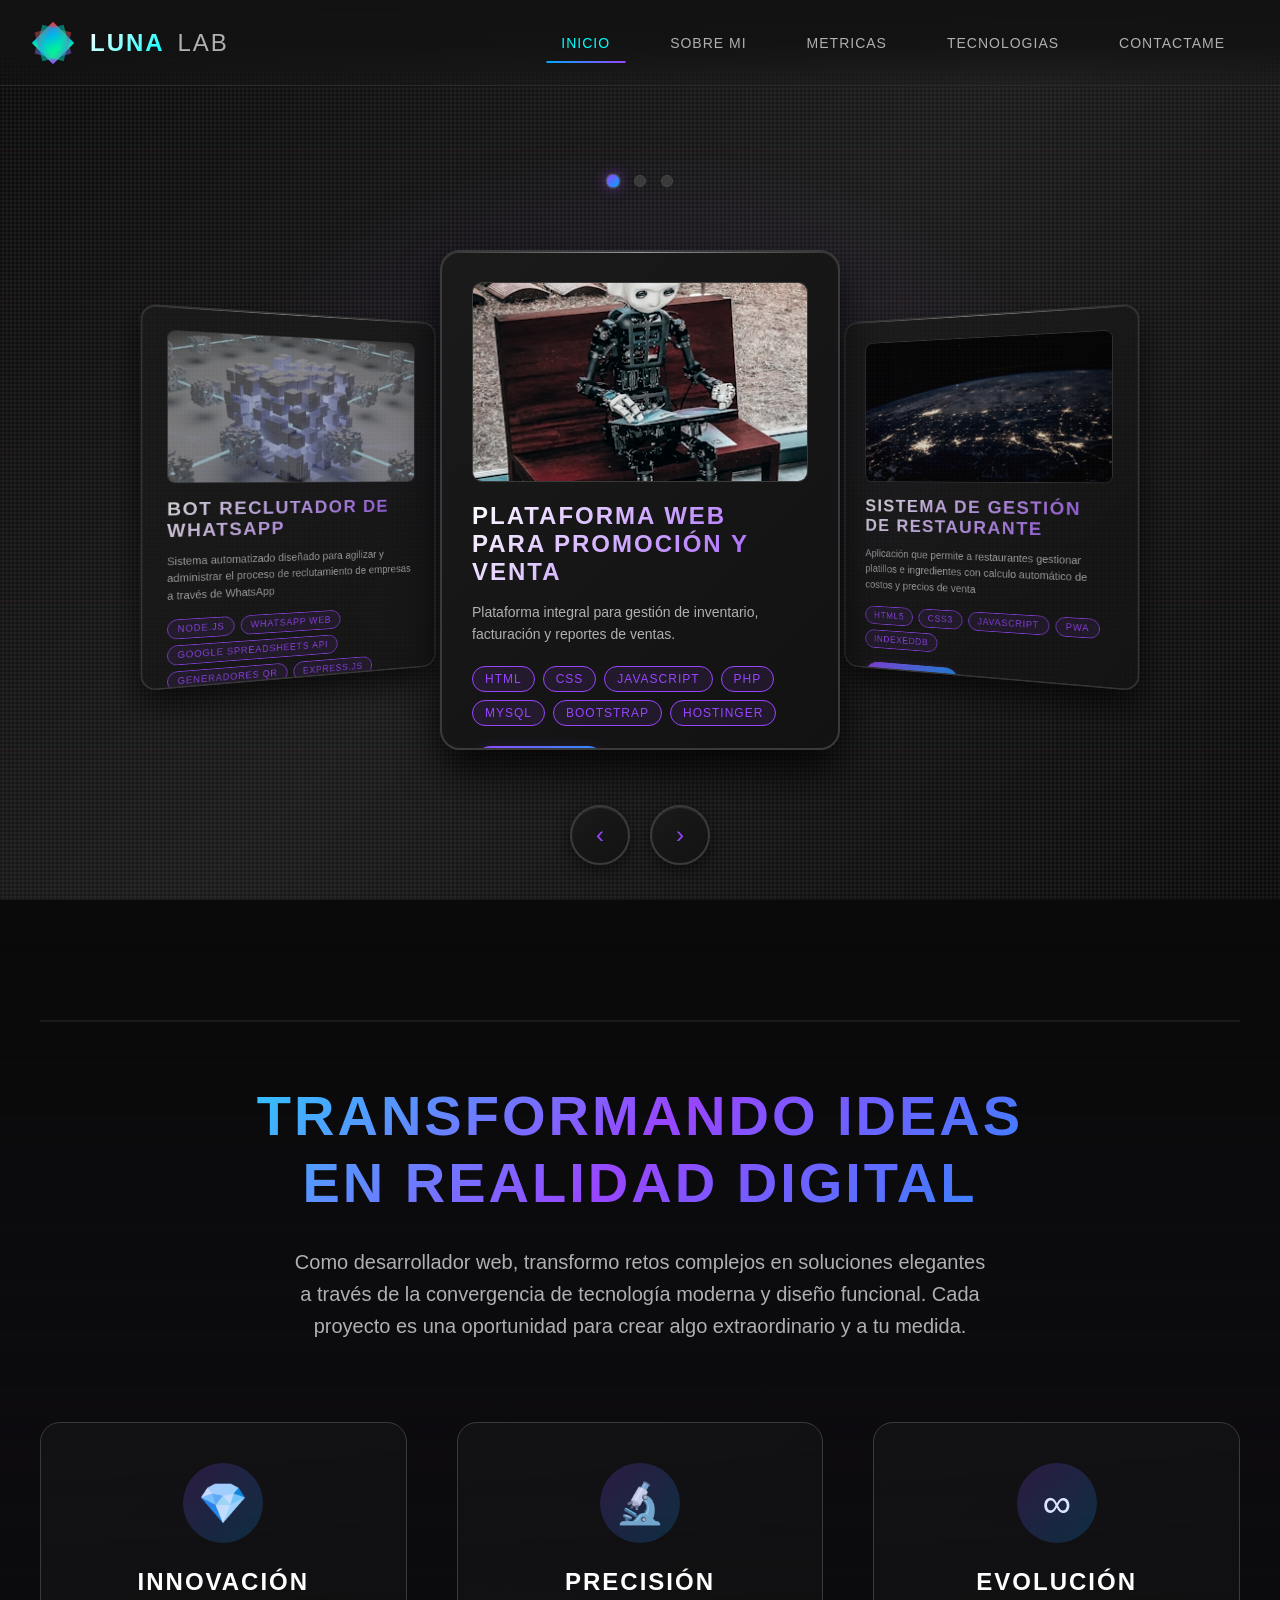
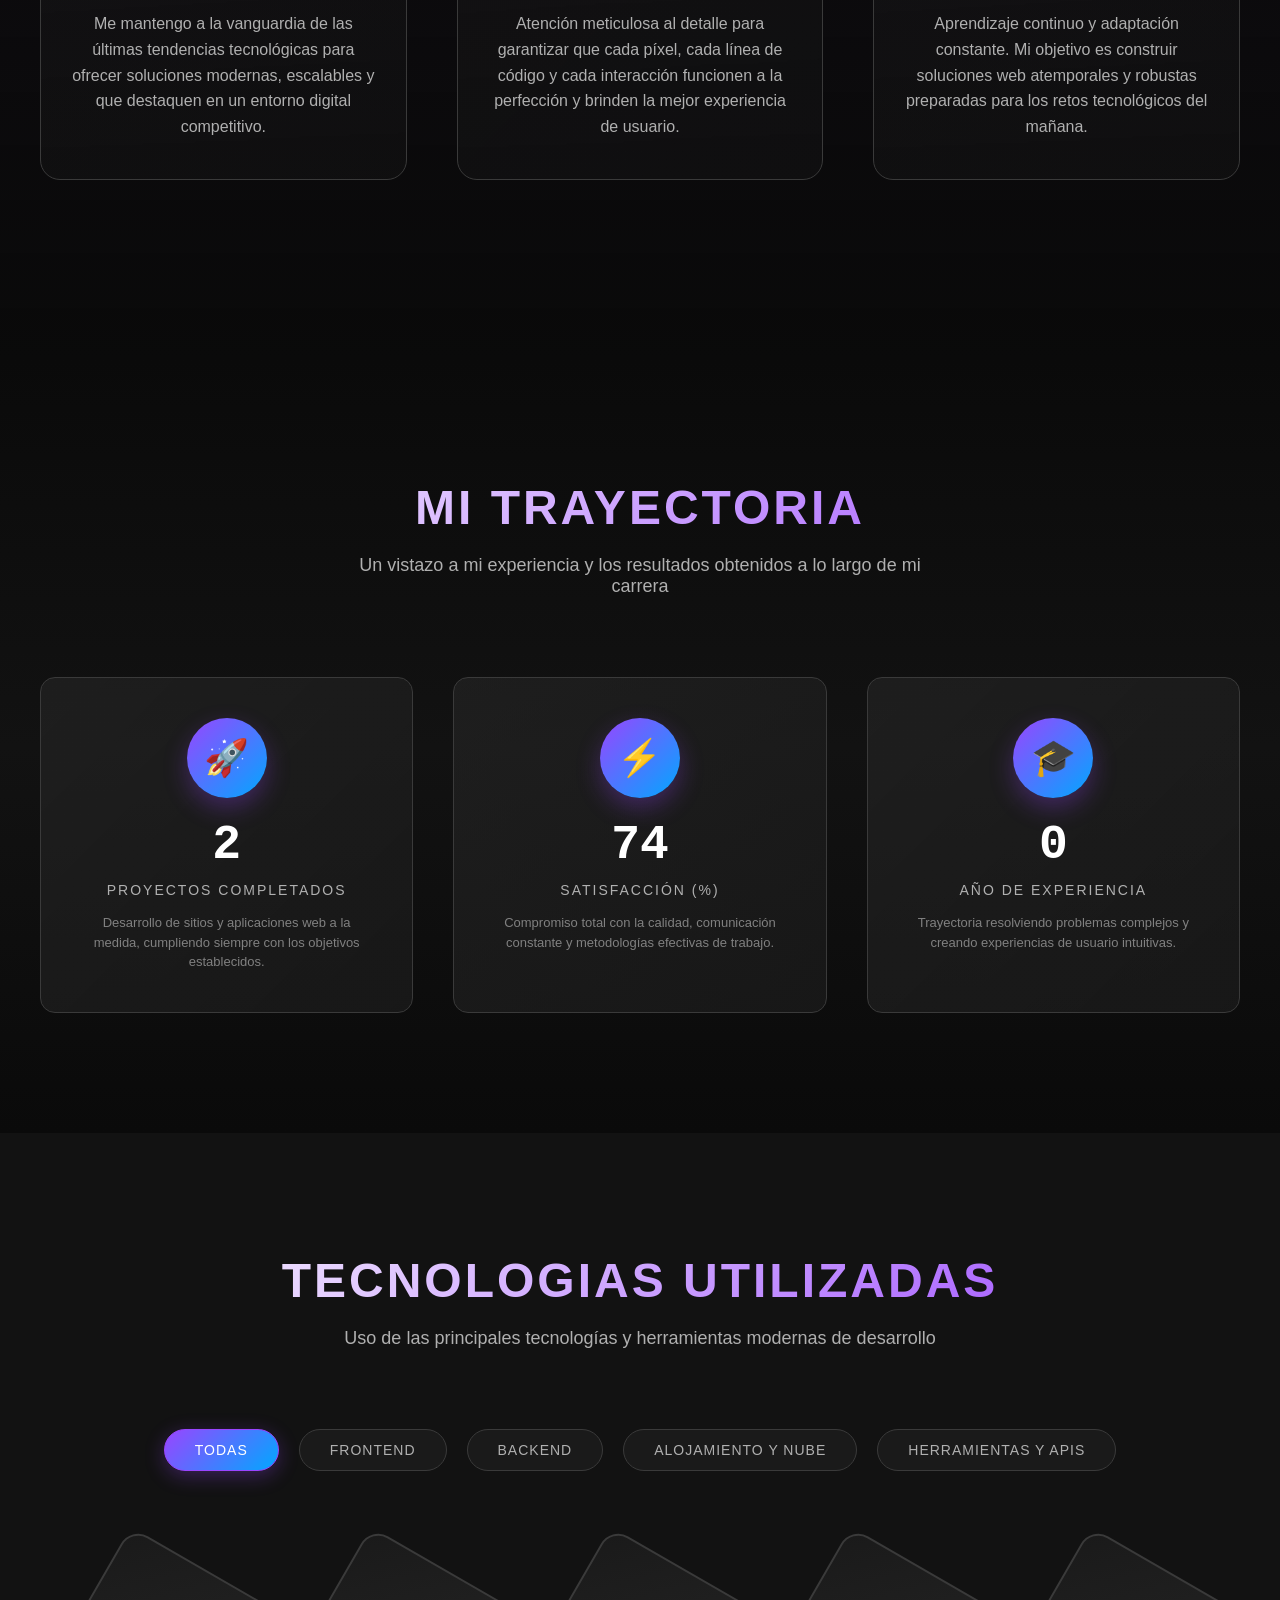
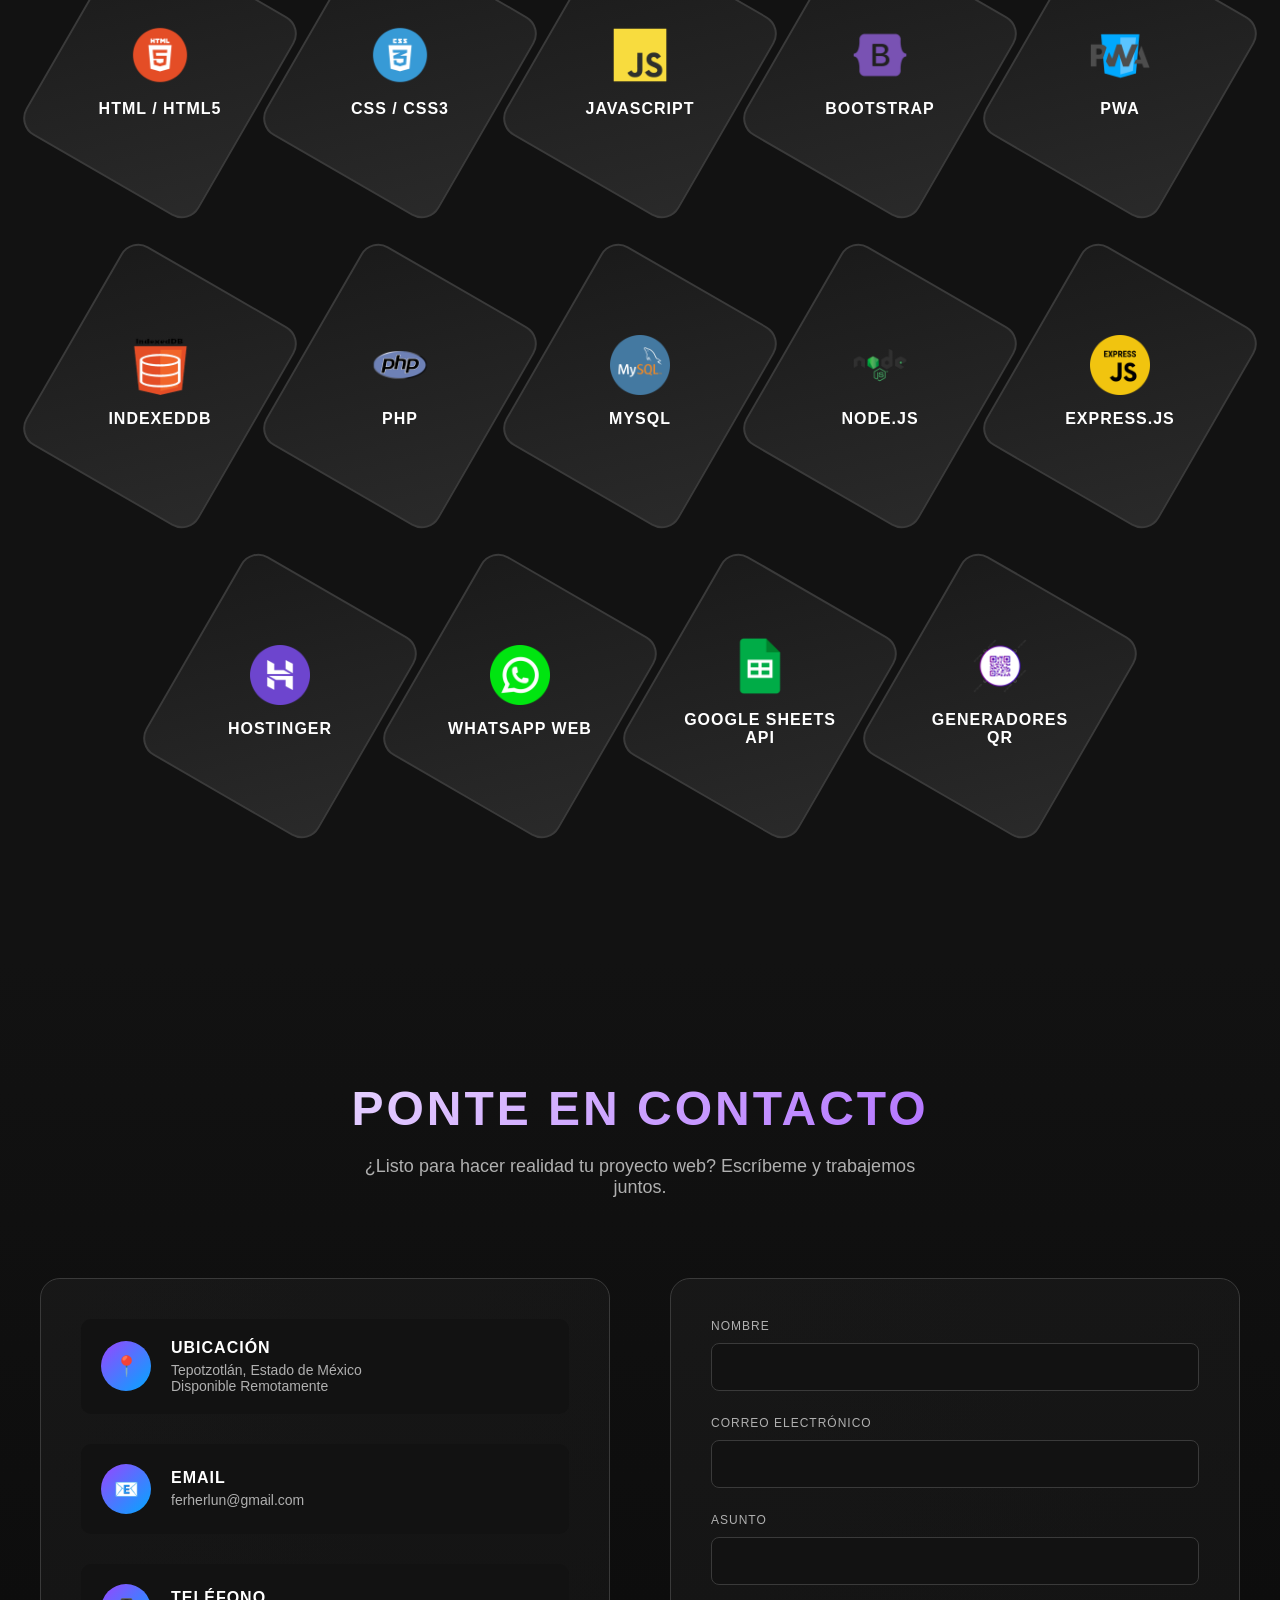
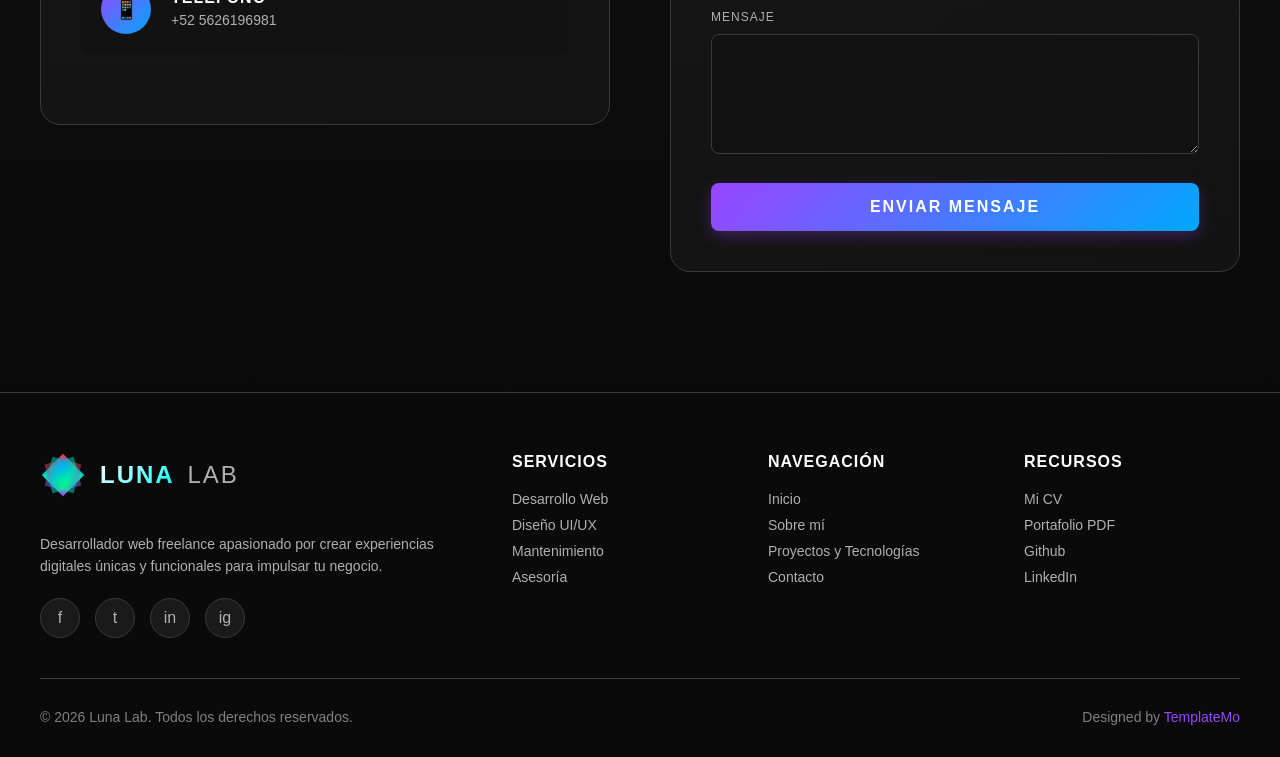
==== index.html @ 279f89ea "subida de iconos" ====
<!DOCTYPE html>
<html lang="en">

<head>
    <meta charset="UTF-8">
    <meta name="viewport" content="width=device-width, initial-scale=1.0">
    <title>Luna Lab - Desarrollo web</title>
    <link rel="stylesheet" href="templatemo-prism-flux.css?v=3">
    <!-- 

TemplateMo 600 Prism Flux

https://templatemo.com/tm-600-prism-flux

-->
</head>

<body>
    <!-- Loading Screen -->
    <div class="loader" id="loader">
        <div class="loader-content">
            <div class="loader-prism">
                <div class="prism-face"></div>
                <div class="prism-face"></div>
                <div class="prism-face"></div>
            </div>
            <div style="color: var(--accent-purple); font-size: 18px; text-transform: uppercase; letter-spacing: 3px;">
                Cargando para ti...</div>
        </div>
    </div>

    <!-- Navigation Header -->
    <header class="header" id="header">
        <nav class="nav-container">
            <a href="#home" class="logo">
                <div class="logo-icon">
                    <div class="logo-prism">
                        <div class="prism-shape"></div>
                    </div>
                </div>
                <span class="logo-text">
                    <span class="prism">LUNA</span>
                    <span class="flux">LAB</span>
                </span>
            </a>

            <ul class="nav-menu" id="navMenu">
                <li><a href="#home" class="nav-link active">Inicio</a></li>
                <li><a href="#about" class="nav-link">Sobre mi</a></li>
                <li><a href="#stats" class="nav-link">Metricas</a></li>
                <li><a href="#skills" class="nav-link">Tecnologias</a></li>
                <li><a href="#contact" class="nav-link">Contactame</a></li>
            </ul>

            <div class="menu-toggle" id="menuToggle">
                <span></span>
                <span></span>
                <span></span>
            </div>
        </nav>
    </header>

    <!-- Hero Section with 3D Carousel -->
    <section class="hero" id="home">
        <div class="carousel-container">
            <div class="carousel" id="carousel">
                <!-- Carousel items will be generated by JavaScript -->
            </div>

            <div class="carousel-controls">
                <button class="carousel-btn" id="prevBtn">‹</button>
                <button class="carousel-btn" id="nextBtn">›</button>
            </div>

            <div class="carousel-indicators" id="indicators">
                <!-- Indicators will be generated by JavaScript -->
            </div>
        </div>
    </section>

    <!-- NEW: Prism Philosophy Section (About) -->
    <section class="philosophy-section" id="about">
        <div class="philosophy-container">
            <div class="prism-line"></div>

            <h2 class="philosophy-headline">
                Transformando ideas<br>en realidad digital
            </h2>

            <p class="philosophy-subheading">
                Como desarrollador web, transformo retos complejos en soluciones elegantes a través de la convergencia
                de
                tecnología moderna y diseño funcional. Cada proyecto es una oportunidad para
                crear algo extraordinario y a tu medida.
            </p>

            <div class="philosophy-pillars">
                <div class="pillar">
                    <div class="pillar-icon">💎</div>
                    <h3 class="pillar-title">Innovación</h3>
                    <p class="pillar-description">
                        Me mantengo a la vanguardia de las últimas tendencias tecnológicas para ofrecer soluciones
                        modernas, escalables y que destaquen en un entorno digital competitivo.
                    </p>
                </div>

                <div class="pillar">
                    <div class="pillar-icon">🔬</div>
                    <h3 class="pillar-title">Precisión</h3>
                    <p class="pillar-description">
                        Atención meticulosa al detalle para garantizar que cada píxel, cada línea de código y cada
                        interacción funcionen a la perfección y brinden la mejor experiencia de usuario.
                    </p>
                </div>

                <div class="pillar">
                    <div class="pillar-icon">∞</div>
                    <h3 class="pillar-title">Evolución</h3>
                    <p class="pillar-description">
                        Aprendizaje continuo y adaptación constante. Mi objetivo es construir soluciones web atemporales
                        y robustas preparadas para los retos tecnológicos del mañana.
                    </p>
                </div>
            </div>

            <div class="philosophy-particles" id="particles">
                <!-- Particles will be generated by JavaScript -->
            </div>
        </div>
    </section>

    <!-- Stats Section with Content -->
    <section class="stats-section" id="stats">
        <div class="section-header">
            <h2 class="section-title">Mi Trayectoria</h2>
            <p class="section-subtitle">Un vistazo a mi experiencia y los resultados obtenidos a lo largo de mi carrera
            </p>
        </div>

        <div class="stats-grid">
            <div class="stat-card">
                <div class="stat-icon">🚀</div>
                <div class="stat-number" data-target="3">0</div>
                <div class="stat-label">Proyectos Completados</div>
                <p class="stat-description">Desarrollo de sitios y aplicaciones web a la medida, cumpliendo siempre con
                    los objetivos establecidos.</p>
            </div>

            <div class="stat-card">
                <div class="stat-icon">⚡</div>
                <div class="stat-number" data-target="100">0</div>
                <div class="stat-label">Satisfacción (%)</div>
                <p class="stat-description">Compromiso total con la calidad, comunicación constante y metodologías
                    efectivas de trabajo.</p>
            </div>

            <div class="stat-card">
                <div class="stat-icon">🎓</div>
                <div class="stat-number" data-target="1">1</div>
                <div class="stat-label">Año de Experiencia</div>
                <p class="stat-description">Trayectoria resolviendo problemas complejos y creando experiencias de
                    usuario intuitivas.</p>
            </div>
        </div>
    </section>

    <!-- Enhanced Skills Section - Technical Arsenal -->
    <section class="skills-section" id="skills">
        <div class="skills-container">
            <div class="section-header">
                <h2 class="section-title">Tecnologias utilizadas</h2>
                <p class="section-subtitle">Uso de las principales tecnologías y herramientas modernas de desarrollo
                </p>
            </div>

            <div class="skill-categories">
                <div class="category-tab active" data-category="all">Todas</div>
                <div class="category-tab" data-category="frontend">Frontend</div>
                <div class="category-tab" data-category="backend">Backend</div>
                <div class="category-tab" data-category="nube">Alojamiento y Nube</div>
                <div class="category-tab" data-category="herramientas">Herramientas y APIs</div>
            </div>

            <div class="skills-hexagon-grid" id="skillsGrid">
                <!-- Hexagonal skill items will be generated by JavaScript -->
            </div>
        </div>
    </section>

    <!-- Contact Section -->
    <section class="contact-section" id="contact">
        <div class="section-header">
            <h2 class="section-title">Ponte en Contacto</h2>
            <p class="section-subtitle">¿Listo para hacer realidad tu proyecto web? Escríbeme y trabajemos juntos.</p>
        </div>

        <div class="contact-container">
            <div class="contact-info">
                <a href="javascript:void(0)" class="info-item">
                    <div class="info-icon">📍</div>
                    <div class="info-text">
                        <h4>Ubicación</h4>
                        <p>Tepotzotlán, Estado de México</p>
                        <p>Disponible Remotamente</p>
                    </div>
                </a>

                <a href="mailto:ferherlun@gmail.com" class="info-item">
                    <div class="info-icon">📧</div>
                    <div class="info-text">
                        <h4>Email</h4>
                        <p>ferherlun@gmail.com</p>
                    </div>
                </a>

                <a href="tel:+521234567890" class="info-item">
                    <div class="info-icon">📱</div>
                    <div class="info-text">
                        <h4>Teléfono</h4>
                        <p>+52 5626196981</p>
                    </div>
                </a>
            </div>

            <form class="contact-form" id="contactForm">
                <div class="form-group">
                    <label for="name">Nombre</label>
                    <input type="text" id="name" name="name" required>
                </div>

                <div class="form-group">
                    <label for="email">Correo Electrónico</label>
                    <input type="email" id="email" name="email" required>
                </div>

                <div class="form-group">
                    <label for="subject">Asunto</label>
                    <input type="text" id="subject" name="subject" required>
                </div>

                <div class="form-group">
                    <label for="message">Mensaje</label>
                    <textarea id="message" name="message" required></textarea>
                </div>

                <button type="submit" class="submit-btn">Enviar Mensaje</button>
            </form>
        </div>
    </section>

    <!-- Footer -->
    <footer class="footer">
        <div class="footer-content">
            <div class="footer-brand">
                <div class="footer-logo">
                    <div class="logo-icon">
                        <div class="logo-prism">
                            <div class="prism-shape"></div>
                        </div>
                    </div>
                    <span class="logo-text">
                        <span class="prism">LUNA</span>
                        <span class="flux">LAB</span>
                    </span>
                </div>
                <p class="footer-description">
                    Desarrollador web freelance apasionado por crear experiencias digitales únicas y funcionales para
                    impulsar tu negocio.
                </p>
                <div class="footer-social">
                    <a href="#" class="social-icon">f</a>
                    <a href="#" class="social-icon">t</a>
                    <a href="#" class="social-icon">in</a>
                    <a href="#" class="social-icon">ig</a>
                </div>
            </div>

            <div class="footer-section">
                <h4>Servicios</h4>
                <div class="footer-links">
                    <a href="#">Desarrollo Web</a>
                    <a href="#">Diseño UI/UX</a>
                    <a href="#">Mantenimiento</a>
                    <a href="#">Asesoría</a>
                </div>
            </div>

            <div class="footer-section">
                <h4>Navegación</h4>
                <div class="footer-links">
                    <a href="#home">Inicio</a>
                    <a href="#about">Sobre mí</a>
                    <a href="#skills">Proyectos y Tecnologías</a>
                    <a href="#contact">Contacto</a>
                </div>
            </div>

            <div class="footer-section">
                <h4>Recursos</h4>
                <div class="footer-links">
                    <a href="#">Mi CV</a>
                    <a href="#">Portafolio PDF</a>
                    <a href="#">Github</a>
                    <a href="#">LinkedIn</a>
                </div>
            </div>
        </div>

        <div class="footer-bottom">
            <div class="copyright">
                © 2026 Luna Lab. Todos los derechos reservados.
            </div>
            <div class="footer-credits">
                Designed by <a href="https://templatemo.com" rel="nofollow" target="_blank">TemplateMo</a>
            </div>
        </div>
    </footer>
    <script src="templatemo-prism-scripts.js?v=3"></script>
</body>

</html>
---- templatemo-prism-flux.css ----
@charset "utf-8";
/* CSS Document */

/*

TemplateMo 600 Prism Flux

https://templatemo.com/tm-600-prism-flux

*/

* {
	margin: 0;
	padding: 0;
	box-sizing: border-box;
}

:root {
	--primary-black: #0a0a0a;
	--carbon-dark: #121212;
	--carbon-medium: #1a1a1a;
	--carbon-light: #2a2a2a;
	--metal-dark: #3a3a3a;
	--metal-light: #4a4a4a;
	--accent-red: #ff3333;
	--accent-blue: #00a8ff;
	--accent-green: #00ff88;
	--accent-purple: #9945ff;
	--accent-cyan: #00ffff;
	--text-primary: #ffffff;
	--text-secondary: #b0b0b0;
	--text-dim: #808080;
}

html {
	scroll-behavior: smooth;
	overflow-x: hidden;
	width: 100%;
}

body {
	font-family: 'Orbitron', 'Rajdhani', sans-serif;
	background: var(--primary-black);
	color: var(--text-primary);
	overflow-x: hidden;
	width: 100%;
	position: relative;
}

/* Carbon Fiber Background Pattern */
body::before {
	content: '';
	position: fixed;
	top: 0;
	left: 0;
	width: 100%;
	height: 100%;
	background:
		repeating-linear-gradient(0deg,
			transparent,
			transparent 2px,
			rgba(255, 255, 255, 0.03) 2px,
			rgba(255, 255, 255, 0.03) 4px),
		repeating-linear-gradient(90deg,
			transparent,
			transparent 2px,
			rgba(255, 255, 255, 0.03) 2px,
			rgba(255, 255, 255, 0.03) 4px),
		linear-gradient(135deg,
			var(--primary-black) 0%,
			var(--carbon-dark) 25%,
			var(--carbon-medium) 50%,
			var(--carbon-dark) 75%,
			var(--primary-black) 100%);
	z-index: -2;
}

/* Animated Grid Overlay */
body::after {
	content: '';
	position: fixed;
	top: 0;
	left: 0;
	width: 100%;
	height: 100%;
	background-image:
		linear-gradient(rgba(255, 51, 51, 0.05) 2px, transparent 2px),
		linear-gradient(90deg, rgba(255, 51, 51, 0.05) 2px, transparent 2px);
	background-size: 150px 150px;
	animation: gridMove 20s linear infinite;
	z-index: -1;
	opacity: 0.5;
}

@keyframes gridMove {
	0% {
		transform: translate(0, 0);
	}

	100% {
		transform: translate(150px, 150px);
	}
}

/* Loading Screen */
.loader {
	position: fixed;
	top: 0;
	left: 0;
	width: 100vw;
	height: 100vh;
	background: var(--primary-black);
	display: flex;
	justify-content: center;
	align-items: center;
	z-index: 10000;
	transition: opacity 0.5s, visibility 0.5s;
}

.loader.hidden {
	opacity: 0;
	visibility: hidden;
}

.loader-content {
	text-align: center;
}

.loader-prism {
	width: 100px;
	height: 100px;
	position: relative;
	margin: 0 auto 30px;
}

.prism-face {
	position: absolute;
	width: 100%;
	height: 100%;
	border: 2px solid transparent;
	transform-origin: center;
	animation: prismRotate 3s linear infinite;
}

.prism-face:nth-child(1) {
	border-image: linear-gradient(45deg, var(--accent-red), var(--accent-blue)) 1;
	animation-delay: 0s;
}

.prism-face:nth-child(2) {
	border-image: linear-gradient(45deg, var(--accent-blue), var(--accent-green)) 1;
	transform: rotate(60deg);
	animation-delay: 0.2s;
}

.prism-face:nth-child(3) {
	border-image: linear-gradient(45deg, var(--accent-green), var(--accent-purple)) 1;
	transform: rotate(120deg);
	animation-delay: 0.4s;
}

@keyframes prismRotate {
	0% {
		transform: rotate(0deg) scale(1);
	}

	50% {
		transform: rotate(180deg) scale(1.2);
	}

	100% {
		transform: rotate(360deg) scale(1);
	}
}

/* Navigation Header */
.header {
	position: fixed;
	top: 0;
	width: 100%;
	background: linear-gradient(180deg,
			rgba(18, 18, 18, 0.98) 0%,
			rgba(18, 18, 18, 0.9) 50%,
			rgba(18, 18, 18, 0) 100%);
	backdrop-filter: blur(20px);
	border-bottom: 1px solid rgba(255, 255, 255, 0.1);
	z-index: 1000;
	transition: all 0.3s ease;
}

.header.scrolled {
	background: rgba(18, 18, 18, 0.98);
	backdrop-filter: blur(30px);
	box-shadow: 0 10px 30px rgba(0, 0, 0, 0.8);
}

.nav-container {
	max-width: 1400px;
	margin: 0 auto;
	display: flex;
	justify-content: space-between;
	align-items: center;
	padding: 20px 30px;
}

.logo {
	display: flex;
	align-items: center;
	text-decoration: none;
	position: relative;
}

.logo-icon {
	width: 45px;
	height: 45px;
	margin-right: 15px;
	position: relative;
}

/* Prism-inspired logo */
.logo-prism {
	width: 100%;
	height: 100%;
	position: relative;
	display: flex;
	align-items: center;
	justify-content: center;
}

.prism-shape {
	width: 30px;
	height: 30px;
	position: relative;
	transform: rotate(45deg);
	background: linear-gradient(135deg,
			var(--accent-red) 0%,
			var(--accent-blue) 33%,
			var(--accent-green) 66%,
			var(--accent-purple) 100%);
	animation: prismShine 3s ease-in-out infinite;
}

@keyframes prismShine {

	0%,
	100% {
		filter: brightness(1) hue-rotate(0deg);
		transform: rotate(45deg) scale(1);
	}

	50% {
		filter: brightness(1.5) hue-rotate(10deg);
		transform: rotate(45deg) scale(1.1);
	}
}

.prism-shape::before,
.prism-shape::after {
	content: '';
	position: absolute;
	width: 100%;
	height: 100%;
	background: inherit;
	opacity: 0.5;
}

.prism-shape::before {
	transform: rotate(60deg);
}

.prism-shape::after {
	transform: rotate(-60deg);
}

.logo-text {
	font-size: 24px;
	font-weight: 900;
	letter-spacing: 2px;
	text-transform: uppercase;
}

.logo-text .prism {
	background: linear-gradient(135deg, var(--text-primary), var(--accent-cyan));
	-webkit-background-clip: text;
	-webkit-text-fill-color: transparent;
	background-clip: text;
}

.logo-text .flux {
	color: var(--text-secondary);
	font-weight: 300;
	margin-left: 5px;
}

.nav-menu {
	display: flex;
	list-style: none;
	gap: 10px;
	align-items: center;
}

.nav-menu a {
	color: var(--text-secondary);
	text-decoration: none;
	padding: 12px 25px;
	transition: all 0.3s ease;
	position: relative;
	text-transform: uppercase;
	font-weight: 500;
	letter-spacing: 1px;
	font-size: 14px;
}

.nav-menu a::before {
	content: '';
	position: absolute;
	bottom: 0;
	left: 50%;
	transform: translateX(-50%);
	width: 0;
	height: 2px;
	background: linear-gradient(90deg, var(--accent-blue), var(--accent-purple));
	transition: width 0.3s ease;
}

.nav-menu a:hover {
	color: var(--text-primary);
}

.nav-menu a:hover::before,
.nav-menu a.active::before {
	width: 80%;
}

.nav-menu a.active {
	color: var(--accent-cyan);
}

.menu-toggle {
	display: none;
	flex-direction: column;
	cursor: pointer;
	padding: 5px;
}

.menu-toggle span {
	width: 30px;
	height: 3px;
	background: linear-gradient(90deg, var(--accent-blue), var(--accent-purple));
	margin: 3px 0;
	transition: 0.3s;
	border-radius: 2px;
}

.menu-toggle.active span:nth-child(1) {
	transform: rotate(-45deg) translate(-5px, 6px);
}

.menu-toggle.active span:nth-child(2) {
	opacity: 0;
}

.menu-toggle.active span:nth-child(3) {
	transform: rotate(45deg) translate(-5px, -6px);
}

/* Hero Section with 3D Carousel */
.hero {
	min-height: 100vh;
	display: flex;
	align-items: center;
	justify-content: center;
	position: relative;
	padding: 120px 20px 80px;
	background: radial-gradient(ellipse at center,
			rgba(153, 69, 255, 0.1) 0%,
			transparent 50%);
	overflow: hidden;
}

.carousel-container {
	width: 100%;
	max-width: 1600px;
	height: 650px;
	perspective: 1200px;
	position: relative;
	padding-top: 60px;
}

.carousel {
	width: 100%;
	height: 100%;
	position: relative;
	transform-style: preserve-3d;
}

.carousel-item {
	position: absolute;
	width: 400px;
	height: 500px;
	left: 50%;
	top: 50%;
	transform-style: preserve-3d;
	transition: all 0.8s cubic-bezier(0.4, 0.0, 0.2, 1);
	cursor: pointer;
	transform-origin: center center;
}

.carousel-item .card {
	width: 100%;
	height: 100%;
	background: linear-gradient(135deg, var(--carbon-medium), var(--carbon-dark));
	border: 2px solid var(--metal-dark);
	border-radius: 20px;
	padding: 30px;
	position: relative;
	overflow: hidden;
	box-shadow:
		0 20px 40px rgba(0, 0, 0, 0.8),
		inset 0 1px 0 rgba(255, 255, 255, 0.1);
}

.carousel-item .card::before {
	content: '';
	position: absolute;
	top: 0;
	left: 0;
	right: 0;
	height: 1px;
	background: linear-gradient(90deg,
			transparent,
			rgba(255, 255, 255, 0.5),
			transparent);
	animation: scanline 3s linear infinite;
}

@keyframes scanline {
	0% {
		transform: translateY(0);
	}

	100% {
		transform: translateY(500px);
	}
}

.card-number {
	position: absolute;
	top: 20px;
	right: 30px;
	font-size: 72px;
	font-weight: 900;
	color: rgba(153, 69, 255, 0.1);
	font-family: 'Orbitron', monospace;
}

.card-image {
	width: 100%;
	height: 200px;
	background: var(--carbon-dark);
	border-radius: 10px;
	margin-bottom: 20px;
	overflow: hidden;
	position: relative;
	border: 1px solid var(--metal-dark);
}

.card-image img {
	width: 100%;
	height: 100%;
	object-fit: cover;
	filter: grayscale(50%) contrast(1.2);
	transition: all 0.5s ease;
}

.carousel-item:hover .card-image img {
	filter: grayscale(0%) contrast(1.3);
	transform: scale(1.1);
}

.card-title {
	font-size: 24px;
	font-weight: 700;
	margin-bottom: 15px;
	text-transform: uppercase;
	letter-spacing: 2px;
	background: linear-gradient(135deg, var(--text-primary), var(--accent-purple));
	-webkit-background-clip: text;
	-webkit-text-fill-color: transparent;
	background-clip: text;
}

.card-description {
	color: var(--text-secondary);
	line-height: 1.6;
	margin-bottom: 20px;
	font-size: 14px;
}

.card-tech {
	display: flex;
	flex-wrap: wrap;
	gap: 8px;
	margin-bottom: 20px;
}

.tech-badge {
	padding: 5px 12px;
	background: rgba(153, 69, 255, 0.1);
	border: 1px solid var(--accent-purple);
	border-radius: 20px;
	font-size: 12px;
	color: var(--accent-purple);
	text-transform: uppercase;
	letter-spacing: 1px;
}

.card-cta {
	padding: 12px 30px;
	background: linear-gradient(135deg, var(--accent-purple), var(--accent-blue));
	border: none;
	border-radius: 30px;
	color: var(--text-primary);
	font-weight: 700;
	text-transform: uppercase;
	letter-spacing: 2px;
	cursor: pointer;
	transition: all 0.3s ease;
	box-shadow: 0 5px 15px rgba(153, 69, 255, 0.3);
}

.card-cta:hover {
	transform: translateY(-2px);
	box-shadow: 0 8px 25px rgba(153, 69, 255, 0.5);
}

/* Carousel Controls */
.carousel-controls {
	position: absolute;
	bottom: -70px;
	left: 50%;
	transform: translateX(-50%);
	display: flex;
	gap: 20px;
	z-index: 100;
}

.carousel-btn {
	width: 60px;
	height: 60px;
	background: linear-gradient(135deg, var(--carbon-medium), var(--carbon-dark));
	border: 2px solid var(--metal-dark);
	border-radius: 50%;
	color: var(--accent-purple);
	font-size: 24px;
	cursor: pointer;
	transition: all 0.3s ease;
	display: flex;
	align-items: center;
	justify-content: center;
	box-shadow:
		0 5px 15px rgba(0, 0, 0, 0.5),
		inset 0 1px 0 rgba(255, 255, 255, 0.1);
}

.carousel-btn:hover {
	border-color: var(--accent-purple);
	box-shadow:
		0 8px 25px rgba(153, 69, 255, 0.3),
		inset 0 1px 0 rgba(255, 255, 255, 0.2);
	transform: scale(1.1);
}

.carousel-indicators {
	position: absolute;
	top: 30px;
	left: 50%;
	transform: translateX(-50%);
	display: flex;
	gap: 15px;
	z-index: 100;
}

.indicator {
	width: 12px;
	height: 12px;
	background: var(--metal-dark);
	border: 1px solid var(--metal-light);
	border-radius: 50%;
	cursor: pointer;
	transition: all 0.3s ease;
}

.indicator.active {
	background: linear-gradient(135deg, var(--accent-purple), var(--accent-blue));
	box-shadow: 0 0 10px rgba(153, 69, 255, 0.5);
	transform: scale(1.3);
}

/* NEW: Prism Philosophy Section */
.philosophy-section {
	padding: 120px 30px;
	background: linear-gradient(180deg,
			var(--primary-black) 0%,
			rgba(153, 69, 255, 0.02) 50%,
			var(--primary-black) 100%);
	position: relative;
	overflow: hidden;
}

.philosophy-container {
	max-width: 1200px;
	margin: 0 auto;
	text-align: center;
}

/* Animated Prism Line */
.prism-line {
	width: 100%;
	height: 2px;
	margin: 0 auto 60px;
	position: relative;
	overflow: hidden;
	background: var(--carbon-medium);
}

.prism-line::before {
	content: '';
	position: absolute;
	top: 0;
	left: -100%;
	width: 100%;
	height: 100%;
	background: linear-gradient(90deg,
			transparent,
			var(--accent-red) 20%,
			var(--accent-blue) 40%,
			var(--accent-green) 60%,
			var(--accent-purple) 80%,
			transparent);

	animation: prismSweep 4s ease-in-out infinite;
}

@keyframes prismSweep {
	0% {
		left: -100%;
	}

	100% {
		left: 100%;
	}
}

.philosophy-headline {
	font-size: 56px;
	font-weight: 900;
	text-transform: uppercase;
	letter-spacing: 3px;
	margin-bottom: 30px;
	line-height: 1.2;
	background: linear-gradient(135deg,
			var(--accent-cyan) 0%,
			var(--accent-purple) 25%,
			var(--accent-blue) 50%,
			var(--accent-green) 75%,
			var(--accent-cyan) 100%);
	-webkit-background-clip: text;
	-webkit-text-fill-color: transparent;
	background-clip: text;
	background-size: 200% 200%;
	animation: gradientFlow 5s ease infinite;
}

@keyframes gradientFlow {
	0% {
		background-position: 0% 50%;
	}

	50% {
		background-position: 100% 50%;
	}

	100% {
		background-position: 0% 50%;
	}
}

.philosophy-subheading {
	font-size: 20px;
	color: var(--text-secondary);
	max-width: 700px;
	margin: 0 auto 80px;
	line-height: 1.6;
	font-weight: 300;
}

.philosophy-pillars {
	display: grid;
	grid-template-columns: repeat(auto-fit, minmax(300px, 1fr));
	gap: 50px;
	margin-bottom: 60px;
}

.pillar {
	position: relative;
	padding: 40px 30px;
	background: linear-gradient(135deg,
			rgba(42, 42, 42, 0.2),
			rgba(26, 26, 26, 0.3));
	border: 1px solid var(--metal-dark);
	border-radius: 20px;
	transition: all 0.4s ease;
	overflow: hidden;
}

.pillar::before {
	content: '';
	position: absolute;
	top: 0;
	left: 0;
	width: 100%;
	height: 2px;
	background: linear-gradient(90deg,
			var(--accent-purple),
			var(--accent-blue),
			var(--accent-green));
	transform: scaleX(0);
	transition: transform 0.4s ease;
}

.pillar:hover::before {
	transform: scaleX(1);
}

.pillar:hover {
	transform: translateY(-10px);
	border-color: var(--accent-purple);
	box-shadow: 0 20px 40px rgba(153, 69, 255, 0.2);
	background: linear-gradient(135deg,
			rgba(153, 69, 255, 0.05),
			rgba(26, 26, 26, 0.3));
}

.pillar-icon {
	width: 80px;
	height: 80px;
	margin: 0 auto 25px;
	display: flex;
	align-items: center;
	justify-content: center;
	font-size: 40px;
	position: relative;
}

.pillar-icon::before {
	content: '';
	position: absolute;
	width: 100%;
	height: 100%;
	background: linear-gradient(135deg, var(--accent-purple), var(--accent-blue));
	border-radius: 50%;
	opacity: 0.2;
	animation: pulse 3s ease-in-out infinite;
}

@keyframes pulse {

	0%,
	100% {
		transform: scale(1);
		opacity: 0.2;
	}

	50% {
		transform: scale(1.2);
		opacity: 0.1;
	}
}

.pillar-title {
	font-size: 24px;
	font-weight: 700;
	text-transform: uppercase;
	letter-spacing: 2px;
	margin-bottom: 15px;
	color: var(--text-primary);
}

.pillar-description {
	font-size: 16px;
	color: var(--text-secondary);
	line-height: 1.6;
}

.pillar-description a {
	color: var(--accent-cyan);
	text-decoration: none;
	transition: all 0.3s ease;
	position: relative;
}

.pillar-description a::after {
	content: '';
	position: absolute;
	bottom: -2px;
	left: 0;
	width: 0;
	height: 1px;
	background: var(--accent-cyan);
	transition: width 0.3s ease;
}

.pillar-description a:hover {
	color: var(--accent-purple);
}

.pillar-description a:hover::after {
	width: 100%;
}

/* Particle Effect Background */
.philosophy-particles {
	position: absolute;
	width: 100%;
	height: 100%;
	top: 0;
	left: 0;
	overflow: hidden;
	pointer-events: none;
}

.particle {
	position: absolute;
	width: 4px;
	height: 4px;
	background: linear-gradient(135deg, var(--accent-cyan), var(--accent-purple));
	border-radius: 50%;
	opacity: 0;
	animation: float-particle 20s infinite linear;
}

@keyframes float-particle {
	0% {
		transform: translateY(0) rotate(0deg);
		opacity: 0;
	}

	5% {
		opacity: 1;
	}

	95% {
		opacity: 1;
	}

	100% {
		transform: translateY(-100vh) rotate(720deg);
		opacity: 0;
	}
}

/* Stats Section with Content */
.stats-section {
	padding: 120px 30px;
	background: linear-gradient(180deg,
			var(--primary-black) 0%,
			var(--carbon-dark) 50%,
			var(--primary-black) 100%);
	position: relative;
}

.stats-grid {
	max-width: 1200px;
	margin: 0 auto;
	display: grid;
	grid-template-columns: repeat(auto-fit, minmax(250px, 1fr));
	gap: 40px;
}

.stat-card {
	background: linear-gradient(135deg,
			rgba(42, 42, 42, 0.5),
			rgba(26, 26, 26, 0.8));
	border: 1px solid var(--metal-dark);
	border-radius: 15px;
	padding: 40px 30px;
	text-align: center;
	position: relative;
	overflow: hidden;
	transition: all 0.3s ease;
}

.stat-card::before {
	content: '';
	position: absolute;
	top: 0;
	left: -100%;
	width: 100%;
	height: 2px;
	background: linear-gradient(90deg,
			transparent,
			var(--accent-purple),
			transparent);
	animation: none;
}

.stat-card:hover::before {
	animation: slideRight 0.5s ease forwards;
}

@keyframes slideRight {
	0% {
		left: -100%;
	}

	100% {
		left: 100%;
	}
}

.stat-card:hover {
	transform: translateY(-5px);
	border-color: var(--accent-purple);
	box-shadow: 0 15px 35px rgba(153, 69, 255, 0.2);
}

.stat-icon {
	width: 80px;
	height: 80px;
	background: linear-gradient(135deg, var(--accent-purple), var(--accent-blue));
	border-radius: 50%;
	display: flex;
	align-items: center;
	justify-content: center;
	margin: 0 auto 20px;
	font-size: 36px;
	color: var(--text-primary);
	box-shadow: 0 10px 25px rgba(153, 69, 255, 0.3);
}

.stat-number {
	font-size: 48px;
	font-weight: 900;
	color: var(--text-primary);
	margin-bottom: 10px;
	font-family: 'Orbitron', monospace;
}

.stat-label {
	font-size: 14px;
	color: var(--text-secondary);
	text-transform: uppercase;
	letter-spacing: 2px;
	margin-bottom: 15px;
}

.stat-description {
	font-size: 13px;
	color: var(--text-dim);
	line-height: 1.5;
	padding: 0 10px;
}

/* Enhanced Skills Section - Technical Arsenal */
.skills-section {
	padding: 120px 30px;
	background: var(--carbon-dark);
	position: relative;
	overflow: hidden;
}

.skills-container {
	max-width: 1200px;
	margin: 0 auto;
}

.section-header {
	text-align: center;
	margin-bottom: 80px;
}

.section-title {
	font-size: 48px;
	font-weight: 900;
	text-transform: uppercase;
	letter-spacing: 3px;
	margin-bottom: 20px;
	background: linear-gradient(135deg, var(--text-primary), var(--accent-purple));
	-webkit-background-clip: text;
	-webkit-text-fill-color: transparent;
	background-clip: text;
}

.section-subtitle {
	color: var(--text-secondary);
	font-size: 18px;
	max-width: 600px;
	margin: 0 auto;
}

/* Hexagonal Skills Grid */
.skills-hexagon-grid {
	display: flex;
	flex-wrap: wrap;
	justify-content: center;
	gap: 20px;
	margin-top: 60px;
}

.skill-hexagon {
	width: 200px;
	height: 230px;
	position: relative;
	margin: 30px 10px;
	cursor: pointer;
	transition: all 0.3s ease;
}

.skill-hexagon:hover {
	transform: translateY(-10px);
}

.hexagon-inner {
	width: 100%;
	height: 100%;
	position: relative;
	transform: rotate(30deg);
	overflow: hidden;
	border-radius: 20px;
	background: linear-gradient(135deg, var(--carbon-medium), var(--carbon-light));
	border: 2px solid var(--metal-dark);
}

.skill-hexagon:hover .hexagon-inner {
	border-color: var(--accent-purple);
	box-shadow: 0 0 30px rgba(153, 69, 255, 0.5);
}

.hexagon-content {
	position: absolute;
	width: 100%;
	height: 100%;
	top: 0;
	left: 0;
	transform: rotate(-30deg);
	display: flex;
	flex-direction: column;
	align-items: center;
	justify-content: center;
	padding: 20px;
}

.skill-icon-hex {
	font-size: 48px;
	margin-bottom: 15px;
	color: var(--accent-purple);
	animation: float 3s ease-in-out infinite;
	display: flex;
	justify-content: center;
	align-items: center;
}

.skill-icon-hex img {
	width: 60px;
	height: 60px;
	object-fit: contain;
}

@keyframes float {

	0%,
	100% {
		transform: translateY(0);
	}

	50% {
		transform: translateY(-10px);
	}
}

.skill-name-hex {
	font-size: 16px;
	font-weight: 700;
	text-transform: uppercase;
	letter-spacing: 1px;
	color: var(--text-primary);
	margin-bottom: 10px;
	text-align: center;
}

.skill-level {
	width: 100%;
	height: 4px;
	background: var(--carbon-dark);
	border-radius: 2px;
	overflow: hidden;
	position: relative;
}

.skill-level-fill {
	height: 100%;
	background: linear-gradient(90deg, var(--accent-blue), var(--accent-purple));
	border-radius: 2px;
	position: relative;
	animation: fillLevel 2s ease-out;
}

@keyframes fillLevel {
	0% {
		width: 0;
	}
}

.skill-percentage-hex {
	font-size: 14px;
	color: var(--text-secondary);
	margin-top: 8px;
	font-weight: 600;
}

/* Skill Categories Tabs */
.skill-categories {
	display: flex;
	justify-content: center;
	gap: 20px;
	margin-bottom: 40px;
	flex-wrap: wrap;
}

.category-tab {
	padding: 12px 30px;
	background: var(--carbon-medium);
	border: 1px solid var(--metal-dark);
	border-radius: 30px;
	color: var(--text-secondary);
	cursor: pointer;
	transition: all 0.3s ease;
	text-transform: uppercase;
	font-size: 14px;
	letter-spacing: 1px;
}

.category-tab:hover {
	background: rgba(153, 69, 255, 0.1);
	border-color: var(--accent-purple);
	color: var(--text-primary);
}

.category-tab.active {
	background: linear-gradient(135deg, var(--accent-purple), var(--accent-blue));
	border-color: var(--accent-purple);
	color: var(--text-primary);
	box-shadow: 0 5px 20px rgba(153, 69, 255, 0.3);
}

/* Contact Section */
.contact-section {
	padding: 120px 30px;
	background: linear-gradient(180deg,
			var(--carbon-dark) 0%,
			var(--primary-black) 100%);
	position: relative;
}

.contact-container {
	max-width: 1200px;
	margin: 0 auto;
	display: grid;
	grid-template-columns: 1fr 1fr;
	gap: 60px;
	align-items: start;
}

.contact-info {
	padding: 40px;
	background: linear-gradient(135deg,
			rgba(42, 42, 42, 0.3),
			rgba(26, 26, 26, 0.5));
	border: 1px solid var(--metal-dark);
	border-radius: 20px;
}

.info-item {
	display: flex;
	align-items: center;
	margin-bottom: 30px;
	padding: 20px;
	background: var(--carbon-dark);
	border-radius: 10px;
	transition: all 0.3s ease;
	text-decoration: none;
	cursor: pointer;
	position: relative;
	overflow: hidden;
}

.info-item::before {
	content: '';
	position: absolute;
	top: 0;
	left: -100%;
	width: 100%;
	height: 100%;
	background: linear-gradient(90deg,
			transparent,
			rgba(153, 69, 255, 0.1),
			transparent);
	transition: left 0.5s ease;
}

.info-item:hover::before {
	left: 100%;
}

.info-item:hover {
	transform: translateX(10px);
	background: rgba(153, 69, 255, 0.1);
	box-shadow: 0 5px 20px rgba(153, 69, 255, 0.2);
}

a.info-item {
	color: inherit;
	text-decoration: none;
}

.info-icon {
	width: 50px;
	height: 50px;
	background: linear-gradient(135deg, var(--accent-purple), var(--accent-blue));
	border-radius: 50%;
	display: flex;
	align-items: center;
	justify-content: center;
	margin-right: 20px;
	color: var(--text-primary);
	font-size: 20px;
	flex-shrink: 0;
	transition: all 0.3s ease;
}

.info-item:hover .info-icon {
	transform: scale(1.1) rotate(10deg);
	box-shadow: 0 8px 25px rgba(153, 69, 255, 0.4);
}

.info-text h4 {
	color: var(--text-primary);
	margin-bottom: 5px;
	font-size: 16px;
	text-transform: uppercase;
	letter-spacing: 1px;
	transition: all 0.3s ease;
}

.info-item:hover .info-text h4 {
	color: var(--accent-cyan);
}

.info-text p {
	color: var(--text-secondary);
	font-size: 14px;
	transition: all 0.3s ease;
}

.info-item:hover .info-text p {
	color: var(--text-primary);
}

/* Add external link indicator for clickable items */
.info-item[target="_blank"] .info-text p::after {
	content: ' ↗';
	font-size: 12px;
	opacity: 0;
	transition: opacity 0.3s ease;
}

.info-item[target="_blank"]:hover .info-text p::after {
	opacity: 1;
}

.contact-form {
	padding: 40px;
	background: linear-gradient(135deg,
			rgba(42, 42, 42, 0.3),
			rgba(26, 26, 26, 0.5));
	border: 1px solid var(--metal-dark);
	border-radius: 20px;
}

.form-group {
	margin-bottom: 25px;
}

.form-group label {
	display: block;
	color: var(--text-secondary);
	margin-bottom: 10px;
	text-transform: uppercase;
	font-size: 12px;
	letter-spacing: 1px;
}

.form-group input,
.form-group textarea {
	width: 100%;
	padding: 15px;
	background: var(--carbon-dark);
	border: 1px solid var(--metal-dark);
	border-radius: 8px;
	color: var(--text-primary);
	font-size: 14px;
	transition: all 0.3s ease;
}

.form-group input:focus,
.form-group textarea:focus {
	outline: none;
	border-color: var(--accent-purple);
	box-shadow: 0 0 10px rgba(153, 69, 255, 0.2);
}

.form-group textarea {
	resize: vertical;
	min-height: 120px;
}

.submit-btn {
	width: 100%;
	padding: 15px;
	background: linear-gradient(135deg, var(--accent-purple), var(--accent-blue));
	border: none;
	border-radius: 8px;
	color: var(--text-primary);
	font-size: 16px;
	font-weight: 700;
	text-transform: uppercase;
	letter-spacing: 2px;
	cursor: pointer;
	transition: all 0.3s ease;
	box-shadow: 0 5px 15px rgba(153, 69, 255, 0.3);
}

.submit-btn:hover {
	transform: translateY(-3px);
	box-shadow: 0 8px 25px rgba(153, 69, 255, 0.5);
}

/* Footer */
.footer {
	padding: 60px 30px 30px;
	background: var(--primary-black);
	border-top: 1px solid var(--metal-dark);
	position: relative;
}

.footer-content {
	max-width: 1200px;
	margin: 0 auto;
	display: grid;
	grid-template-columns: 2fr 1fr 1fr 1fr;
	gap: 40px;
	margin-bottom: 40px;
}

.footer-brand {
	display: flex;
	flex-direction: column;
	gap: 20px;
}

.footer-logo {
	display: flex;
	align-items: center;
	margin-bottom: 15px;
}

.footer-description {
	color: var(--text-secondary);
	line-height: 1.6;
	font-size: 14px;
}

.footer-social {
	display: flex;
	gap: 15px;
}

.social-icon {
	width: 40px;
	height: 40px;
	background: var(--carbon-medium);
	border: 1px solid var(--metal-dark);
	border-radius: 50%;
	display: flex;
	align-items: center;
	justify-content: center;
	color: var(--text-secondary);
	text-decoration: none;
	transition: all 0.3s ease;
}

.social-icon:hover {
	background: linear-gradient(135deg, var(--accent-purple), var(--accent-blue));
	border-color: var(--accent-purple);
	color: var(--text-primary);
	transform: translateY(-3px);
	box-shadow: 0 5px 15px rgba(153, 69, 255, 0.3);
}

.footer-section h4 {
	color: var(--text-primary);
	margin-bottom: 20px;
	text-transform: uppercase;
	letter-spacing: 1px;
	font-size: 16px;
}

.footer-links {
	display: flex;
	flex-direction: column;
	gap: 10px;
}

.footer-links a {
	color: var(--text-secondary);
	text-decoration: none;
	transition: all 0.3s ease;
	font-size: 14px;
}

.footer-links a:hover {
	color: var(--accent-purple);
	padding-left: 10px;
}

.footer-bottom {
	padding-top: 30px;
	border-top: 1px solid var(--metal-dark);
	display: flex;
	justify-content: space-between;
	align-items: center;
	max-width: 1200px;
	margin: 0 auto;
}

.copyright {
	color: var(--text-dim);
	font-size: 14px;
}

.footer-credits {
	color: var(--text-dim);
	font-size: 14px;
}

.footer-credits a {
	color: var(--accent-purple);
	text-decoration: none;
}

.footer-credits a:hover {
	text-decoration: underline;
}

/* Responsive Design */
@media (max-width: 1024px) {
	.carousel-item {
		width: 350px;
		height: 480px;
	}

	.carousel-controls {
		bottom: -60px;
	}

	.card-image {
		height: 170px;
	}

	.card-title {
		font-size: 22px;
	}

	.card-description {
		font-size: 13px;
	}

	.philosophy-pillars {
		grid-template-columns: 1fr;
	}

	.contact-container {
		grid-template-columns: 1fr;
	}

	.footer-content {
		grid-template-columns: repeat(2, 1fr);
	}
}

@media (max-width: 768px) {
	.menu-toggle {
		display: flex;
	}

	.nav-menu {
		position: fixed;
		left: -100%;
		top: 85px;
		flex-direction: column;
		background: rgba(18, 18, 18, 0.98);
		width: 100%;
		text-align: center;
		transition: 0.3s;
		padding: 40px 0;
		border-bottom: 1px solid var(--metal-dark);
		gap: 0;
	}

	.nav-menu li {
		margin: 15px 0;
	}

	.nav-menu a {
		display: block;
		padding: 15px 30px;
		font-size: 16px;
	}

	.nav-menu.active {
		left: 0;
	}

	.carousel-item {
		width: 300px;
		height: 460px;
	}

	.carousel-item .card {
		padding: 20px;
	}

	.card-image {
		height: 150px;
		margin-bottom: 15px;
	}

	.card-title {
		font-size: 20px;
		margin-bottom: 12px;
	}

	.card-description {
		font-size: 13px;
		margin-bottom: 15px;
	}

	.card-tech {
		margin-bottom: 15px;
		gap: 6px;
	}

	.tech-badge {
		padding: 4px 10px;
		font-size: 11px;
	}

	.card-number {
		font-size: 50px;
		top: 15px;
		right: 20px;
	}

	.card-cta {
		padding: 10px 25px;
		font-size: 14px;
	}

	.carousel-controls {
		bottom: -60px;
		gap: 15px;
	}

	.carousel-btn {
		width: 50px;
		height: 50px;
		font-size: 20px;
	}

	.carousel-indicators {
		top: 20px;
		gap: 12px;
	}

	.indicator {
		width: 10px;
		height: 10px;
	}

	.philosophy-headline {
		font-size: 36px;
	}

	.section-title {
		font-size: 32px;
	}

	.stats-grid {
		grid-template-columns: 1fr;
	}

	.skill-hexagon {
		width: 150px;
		height: 170px;
		margin: 20px 5px;
	}

	.skill-icon-hex {
		font-size: 36px;
	}

	.skill-name-hex {
		font-size: 14px;
	}

	.footer-content {
		grid-template-columns: 1fr;
		text-align: center;
	}

	.footer-bottom {
		flex-direction: column;
		gap: 20px;
		text-align: center;
	}

	.philosophy-section,
	.stats-section,
	.skills-section,
	.contact-section {
		padding: 80px 20px;
	}
}

@media (max-width: 480px) {
	.nav-container {
		padding: 10px 15px;
	}

	.logo-text {
		font-size: 20px;
	}

	.hero {
		padding: 100px 15px 60px;
		min-height: auto;
	}

	.carousel-container {
		height: 550px;
	}

	.carousel-item {
		width: 260px;
		height: 420px;
	}

	.carousel-item .card {
		padding: 15px;
	}

	.card-image {
		height: 130px;
	}

	.card-title {
		font-size: 18px;
		margin-bottom: 8px;
	}

	.card-description {
		font-size: 12px;
		margin-bottom: 15px;
	}

	.card-number {
		font-size: 40px;
		top: 10px;
		right: 15px;
	}

	.philosophy-section,
	.stats-section,
	.skills-section,
	.contact-section {
		padding: 50px 15px;
	}

	.philosophy-headline {
		font-size: 28px;
		margin-bottom: 20px;
	}

	.section-title {
		font-size: 26px;
	}

	.pillar {
		padding: 30px 20px;
	}

	.stat-card {
		padding: 30px 20px;
	}

	.skill-categories {
		gap: 10px;
	}

	.category-tab {
		padding: 10px 15px;
		font-size: 12px;
	}

	.skill-hexagon {
		width: 130px;
		height: 150px;
		margin: 10px 5px;
	}

	.skill-icon-hex {
		font-size: 28px;
	}

	.contact-info,
	.contact-form {
		padding: 25px 15px;
	}

	.footer {
		padding: 40px 20px 20px;
	}
}
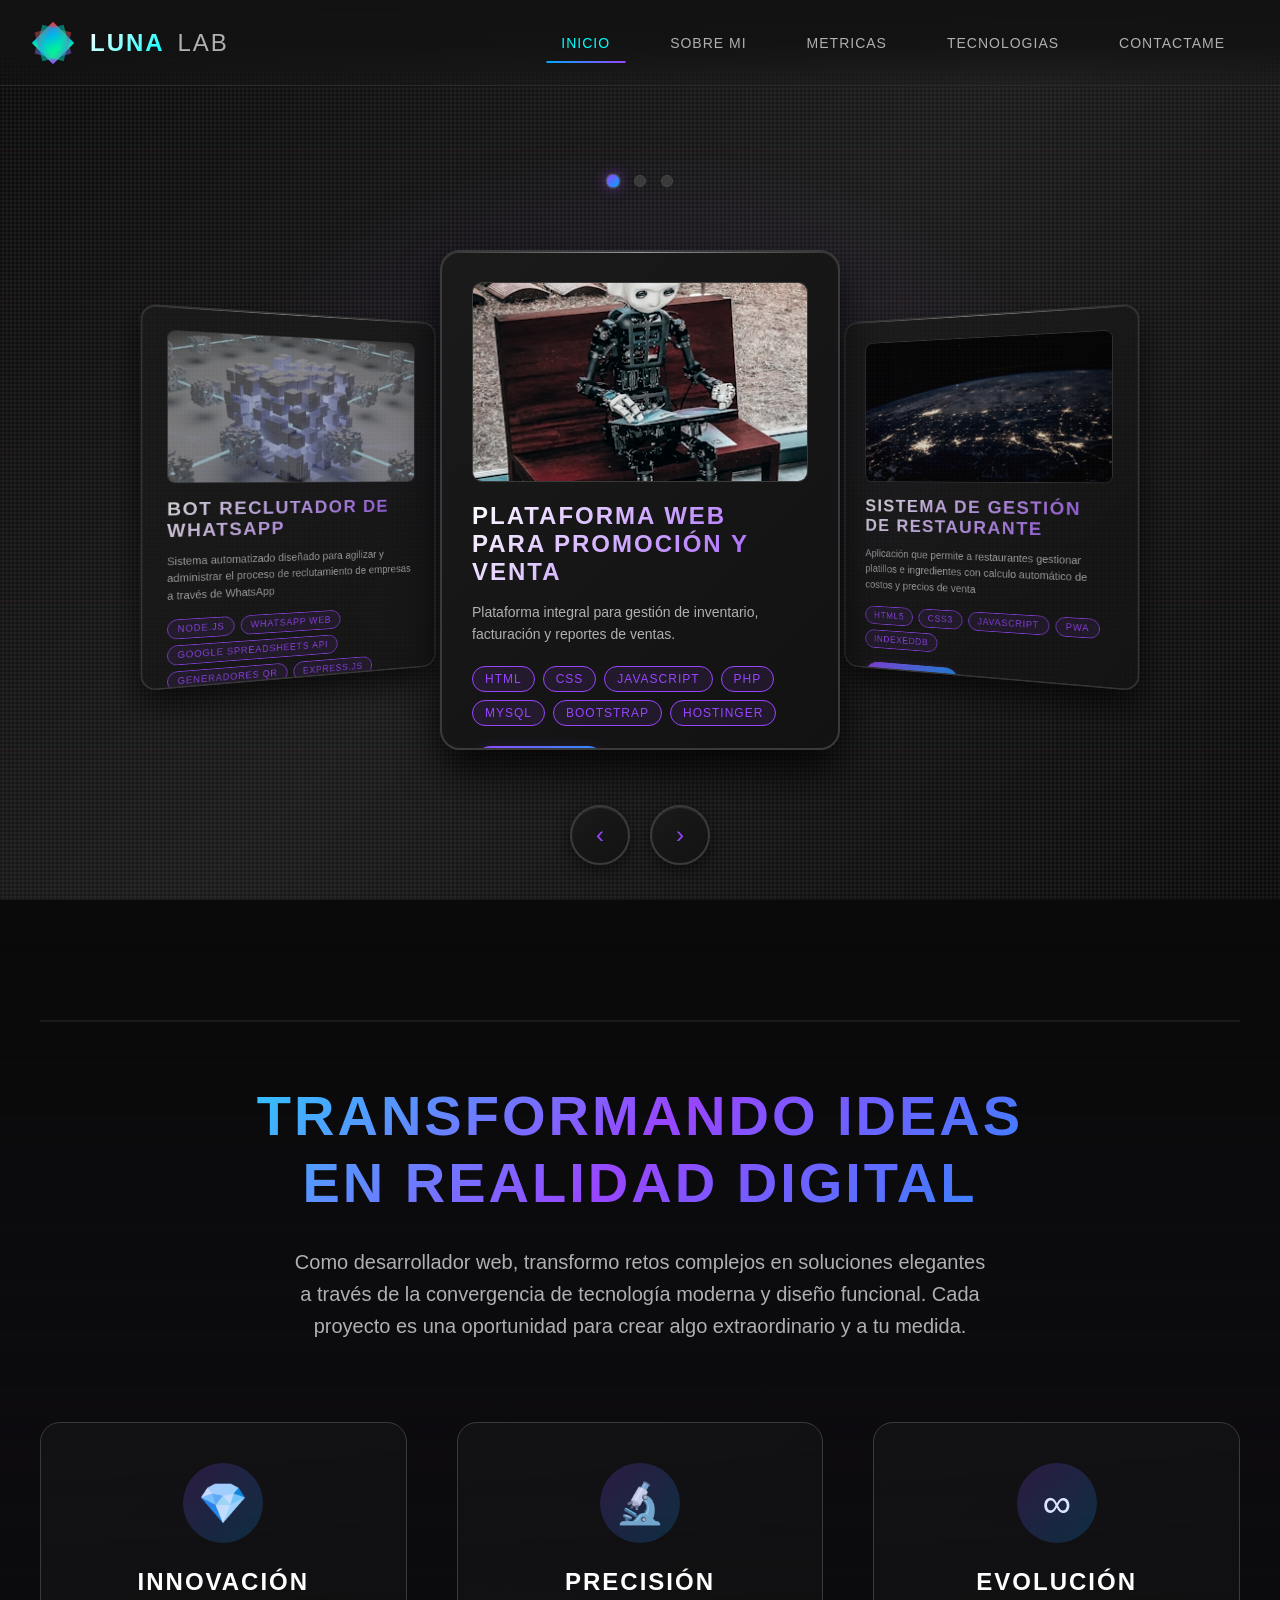
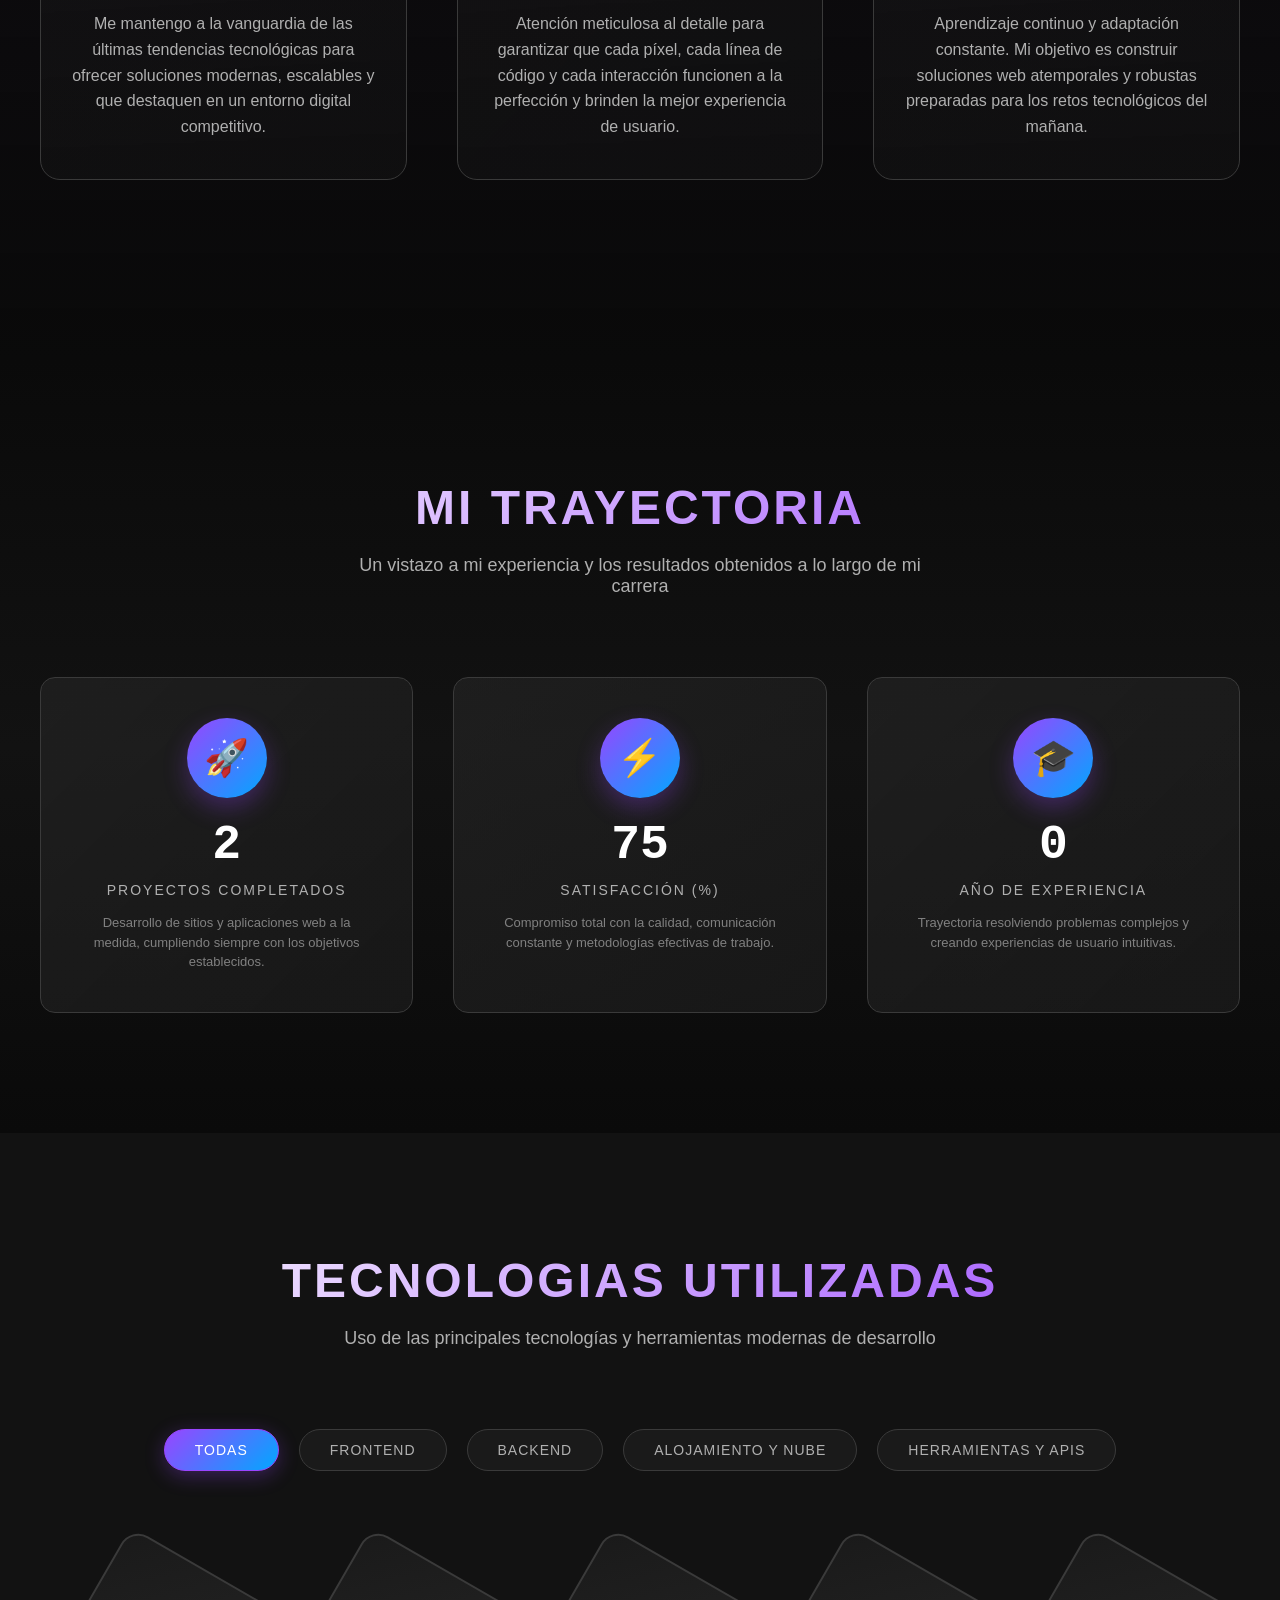
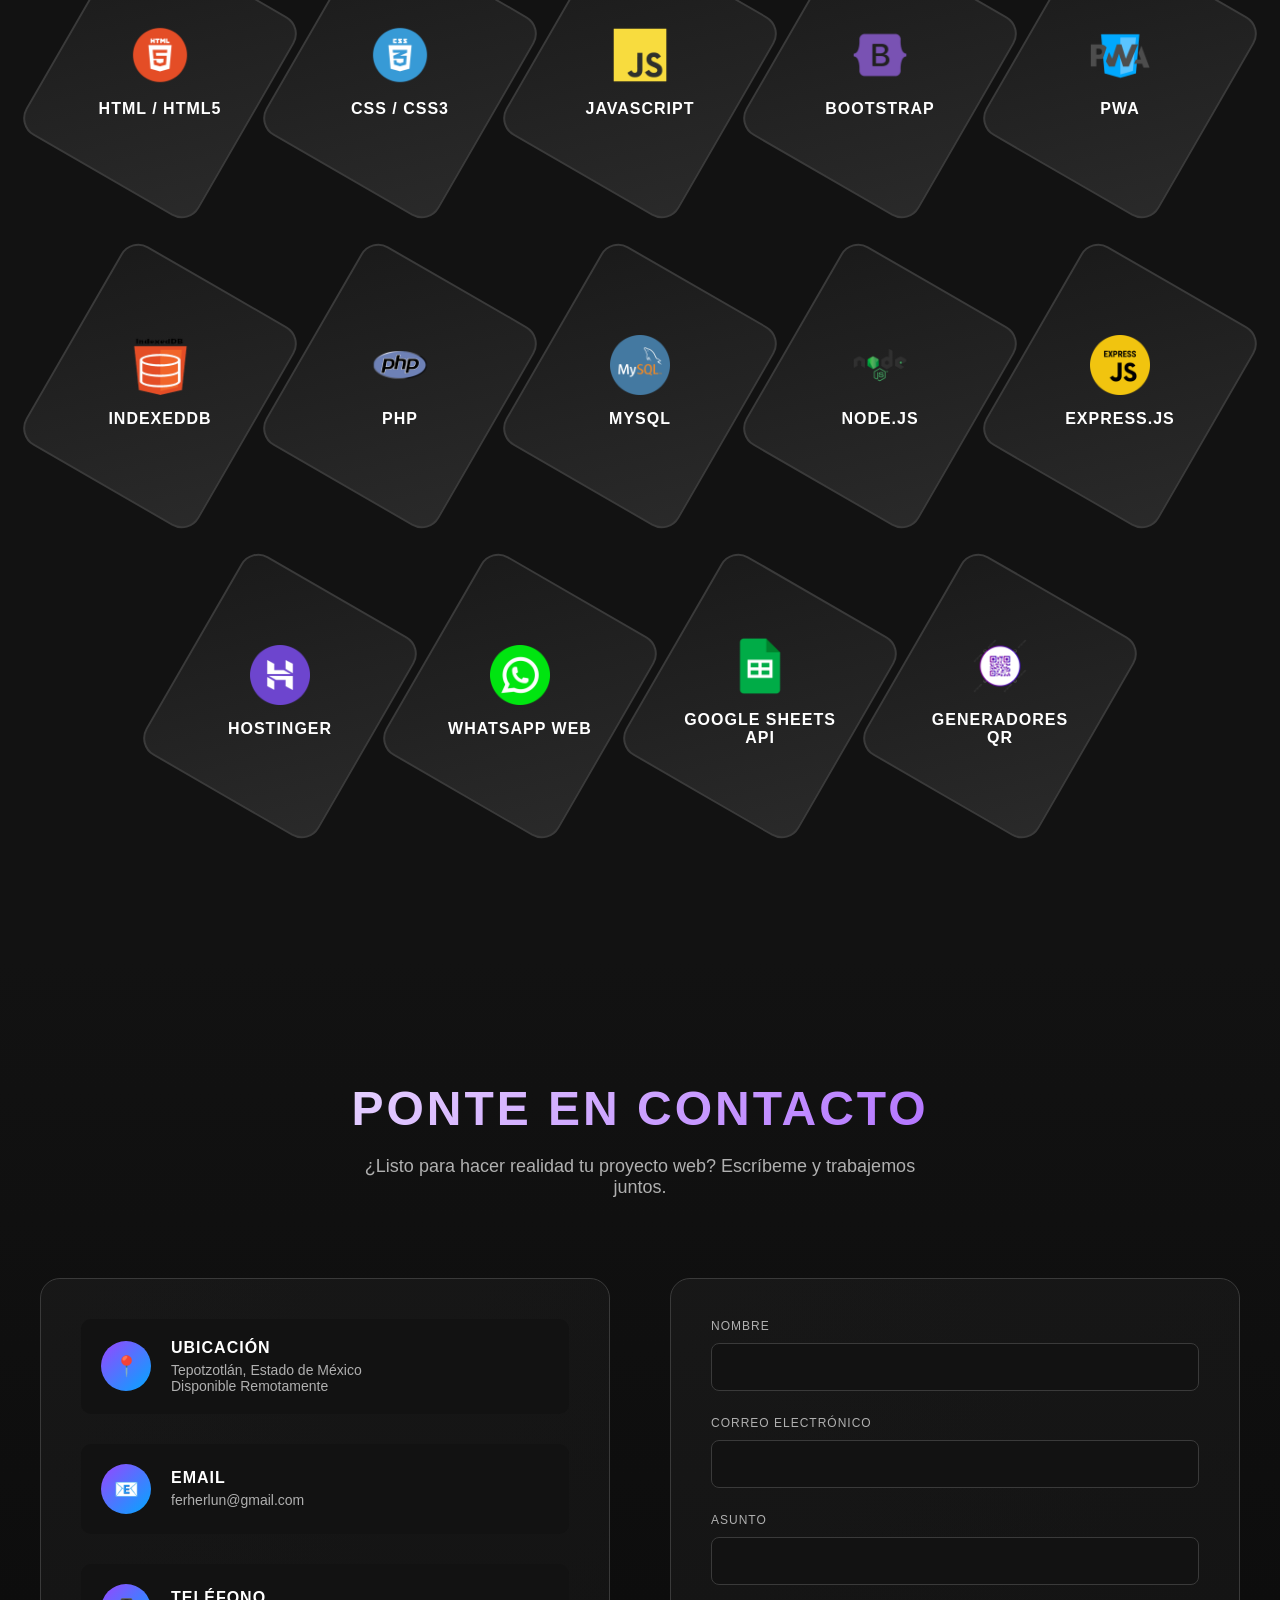
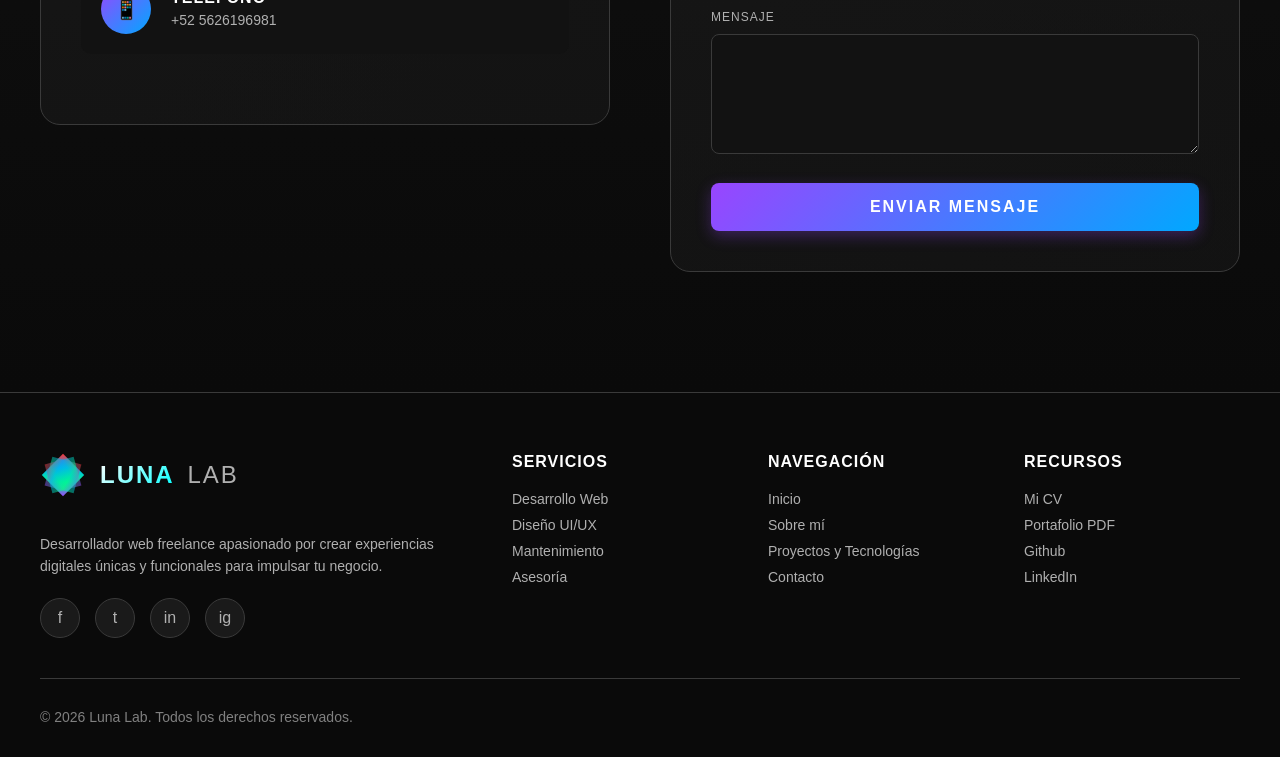
==== commit d26d2fc2: "formulario de correos" ====
--- a/index.html
+++ b/index.html
@@ -310,9 +310,6 @@
             <div class="copyright">
                 © 2026 Luna Lab. Todos los derechos reservados.
             </div>
-            <div class="footer-credits">
-                Designed by <a href="https://templatemo.com" rel="nofollow" target="_blank">TemplateMo</a>
-            </div>
         </div>
     </footer>
     <script src="templatemo-prism-scripts.js?v=3"></script>
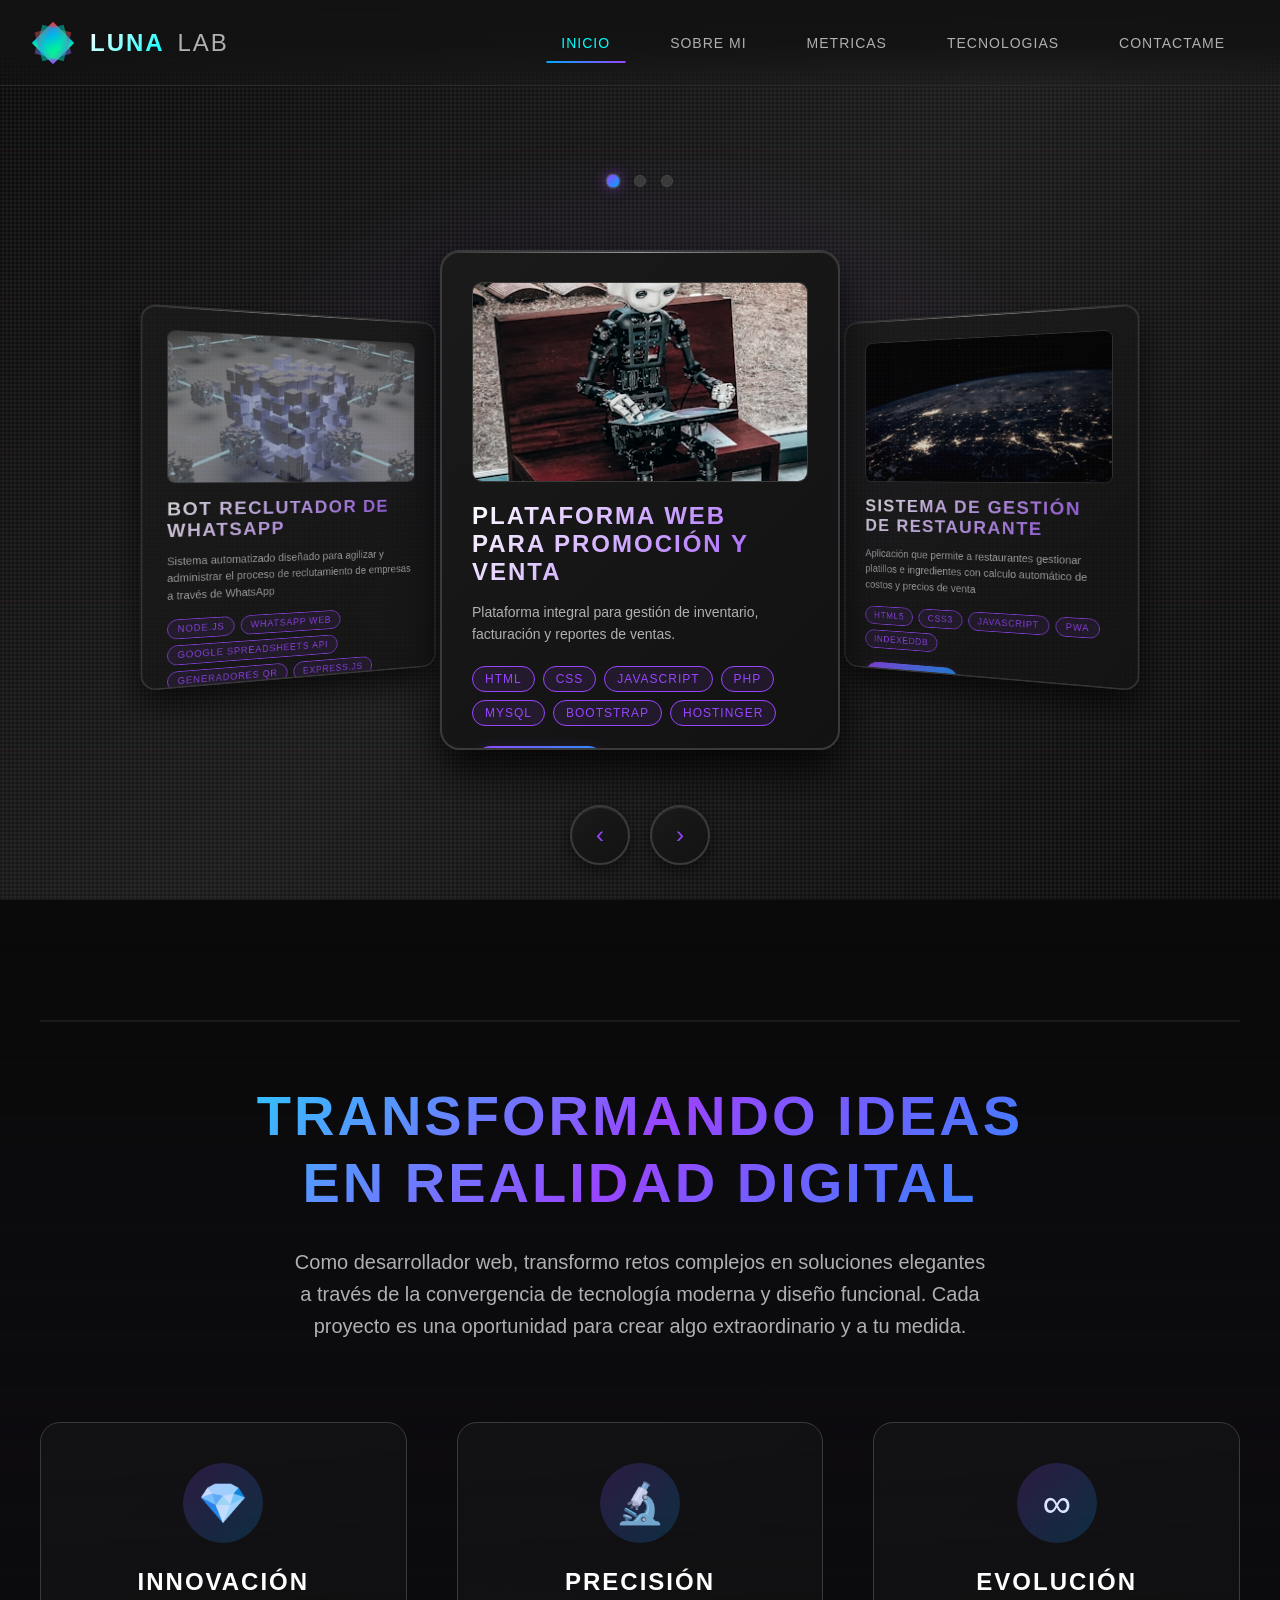
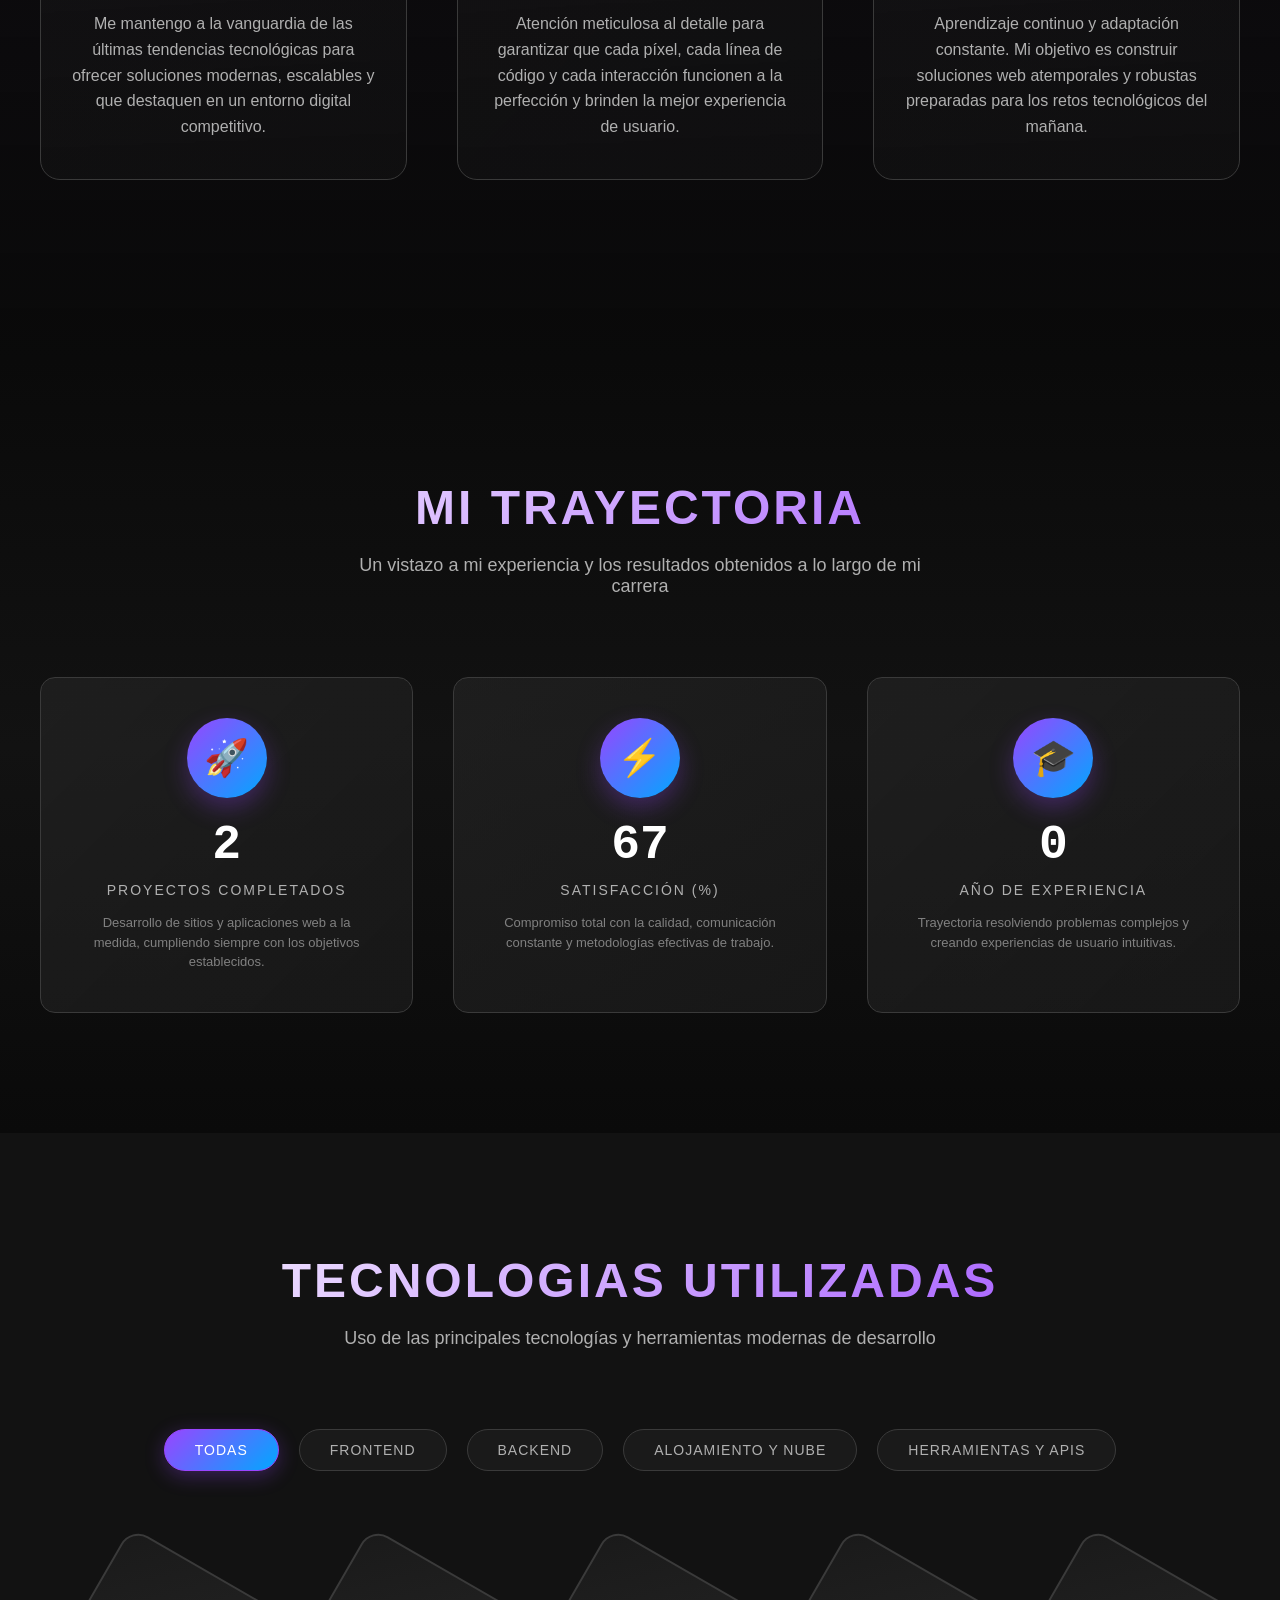
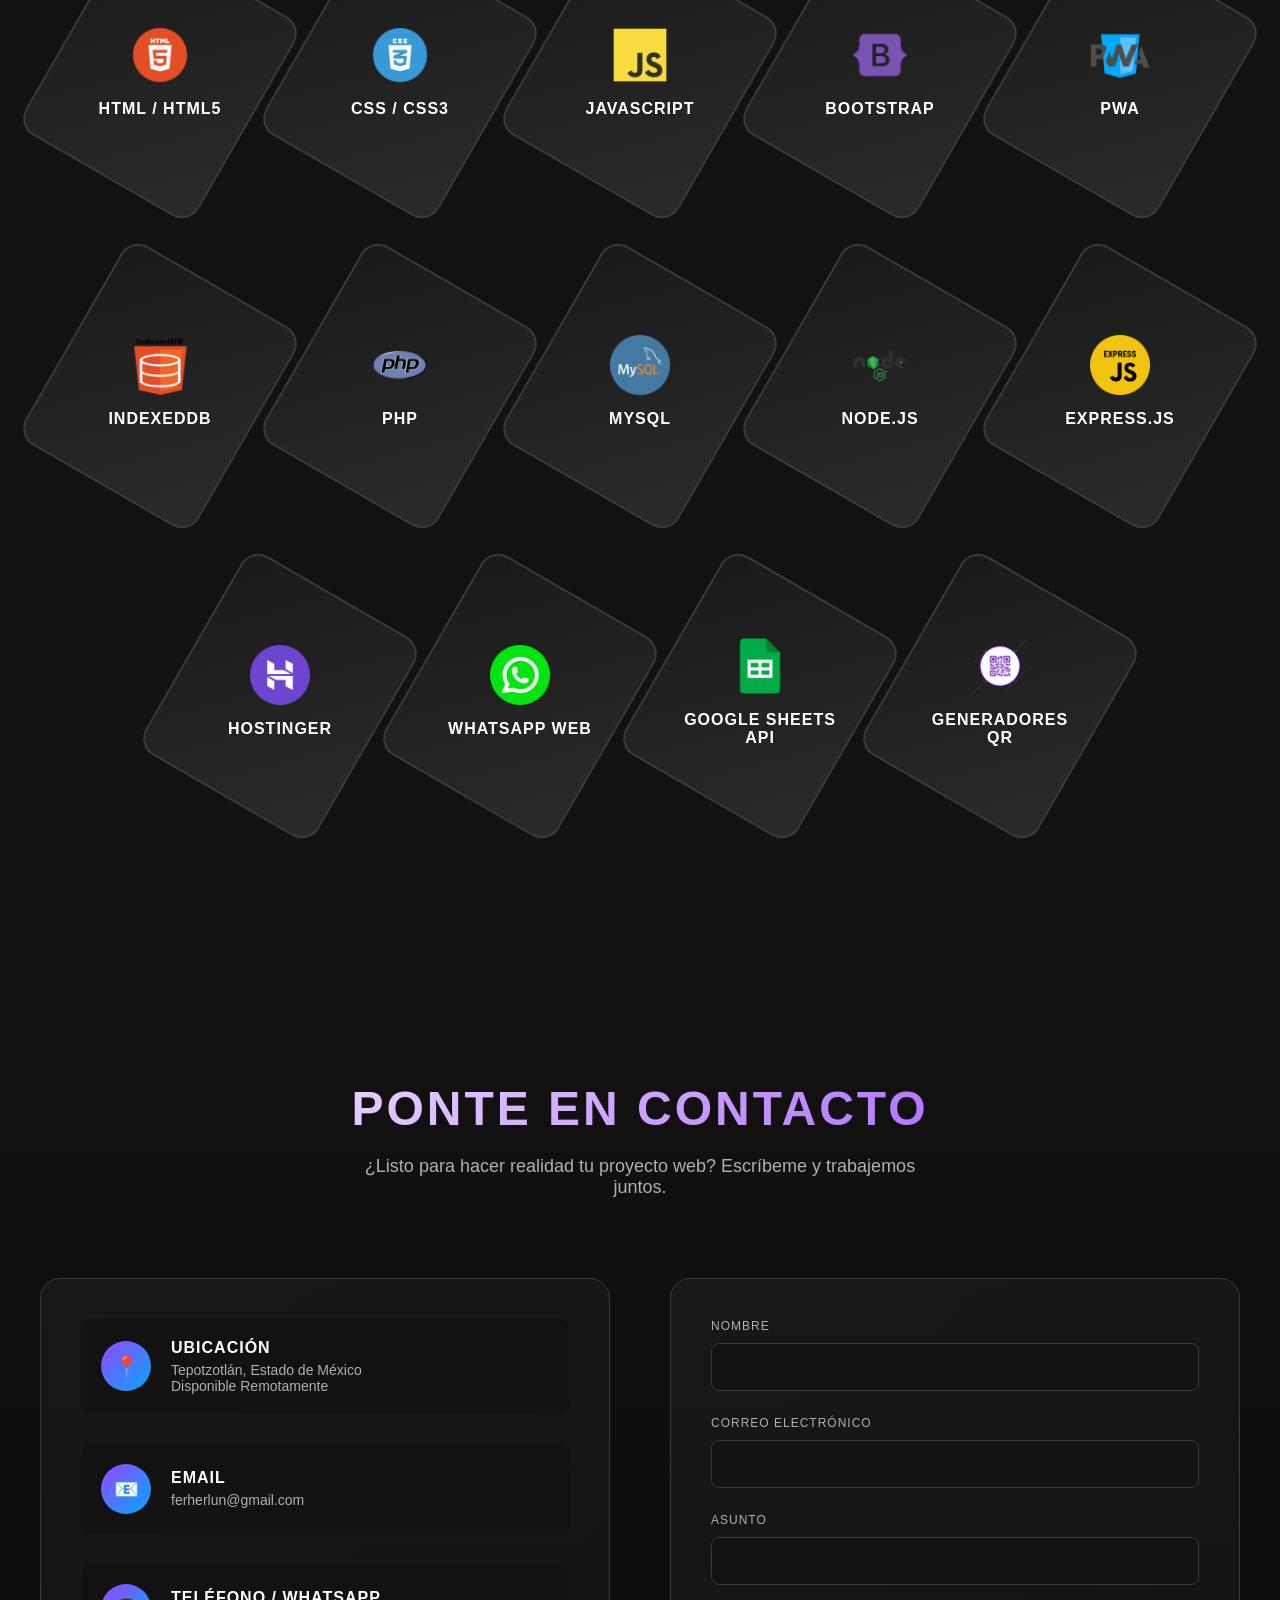
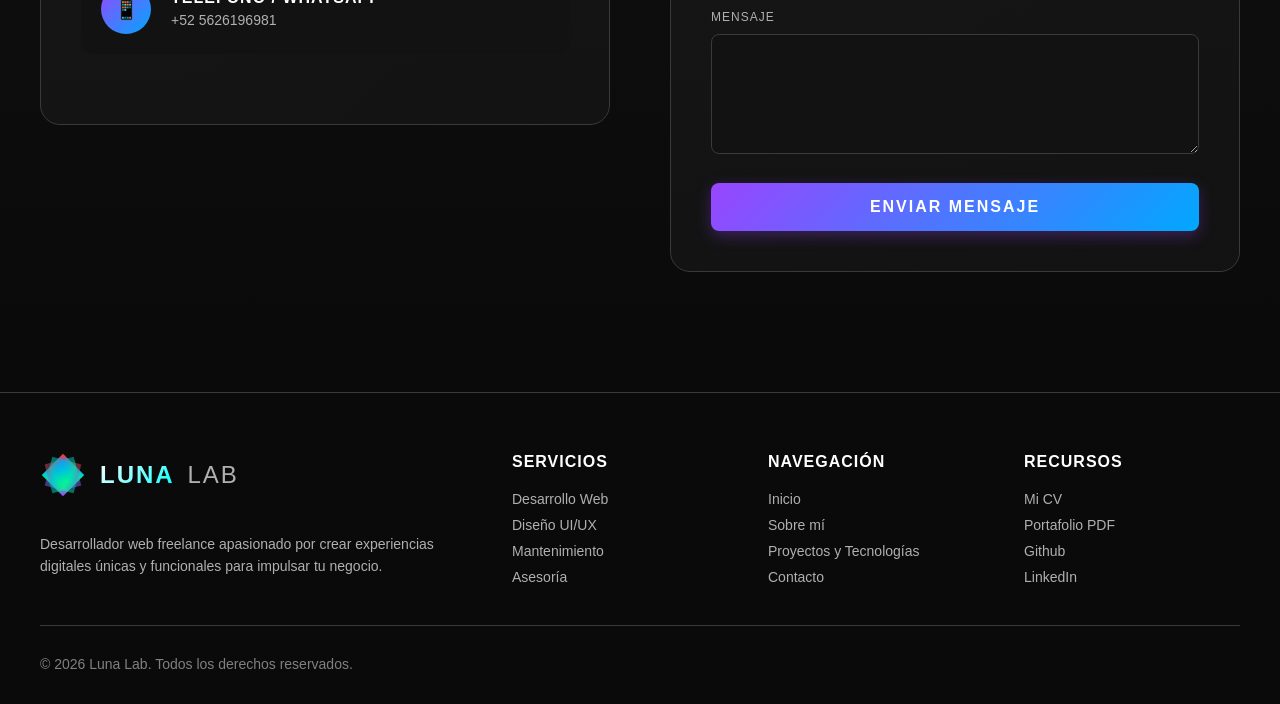
==== commit 1dc108f3: "whatsapp" ====
--- a/index.html
+++ b/index.html
@@ -213,10 +213,10 @@
                     </div>
                 </a>
 
-                <a href="tel:+521234567890" class="info-item">
+                <a href="https://wa.me/525626196981" target="_blank" rel="noopener noreferrer" class="info-item">
                     <div class="info-icon">📱</div>
                     <div class="info-text">
-                        <h4>Teléfono</h4>
+                        <h4>Teléfono / WhatsApp</h4>
                         <p>+52 5626196981</p>
                     </div>
                 </a>
@@ -267,12 +267,6 @@
                     Desarrollador web freelance apasionado por crear experiencias digitales únicas y funcionales para
                     impulsar tu negocio.
                 </p>
-                <div class="footer-social">
-                    <a href="#" class="social-icon">f</a>
-                    <a href="#" class="social-icon">t</a>
-                    <a href="#" class="social-icon">in</a>
-                    <a href="#" class="social-icon">ig</a>
-                </div>
             </div>
 
             <div class="footer-section">
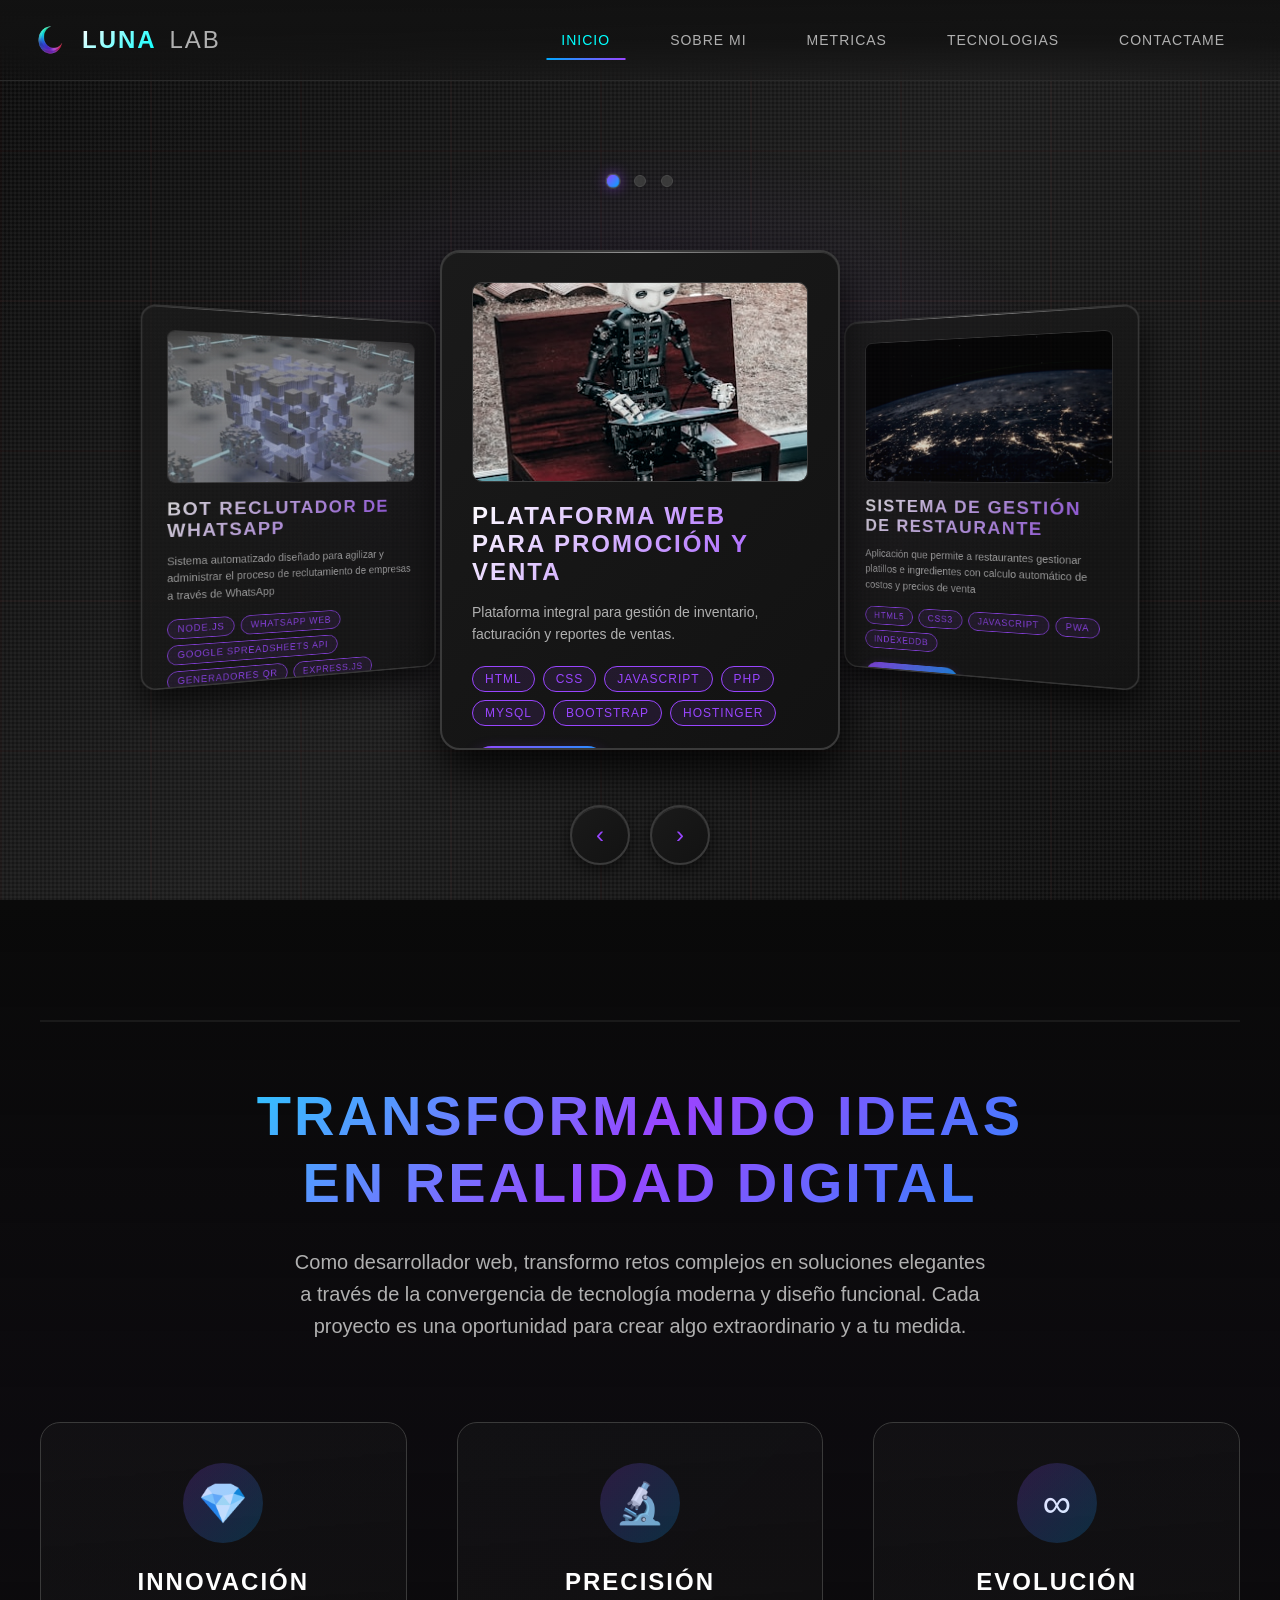
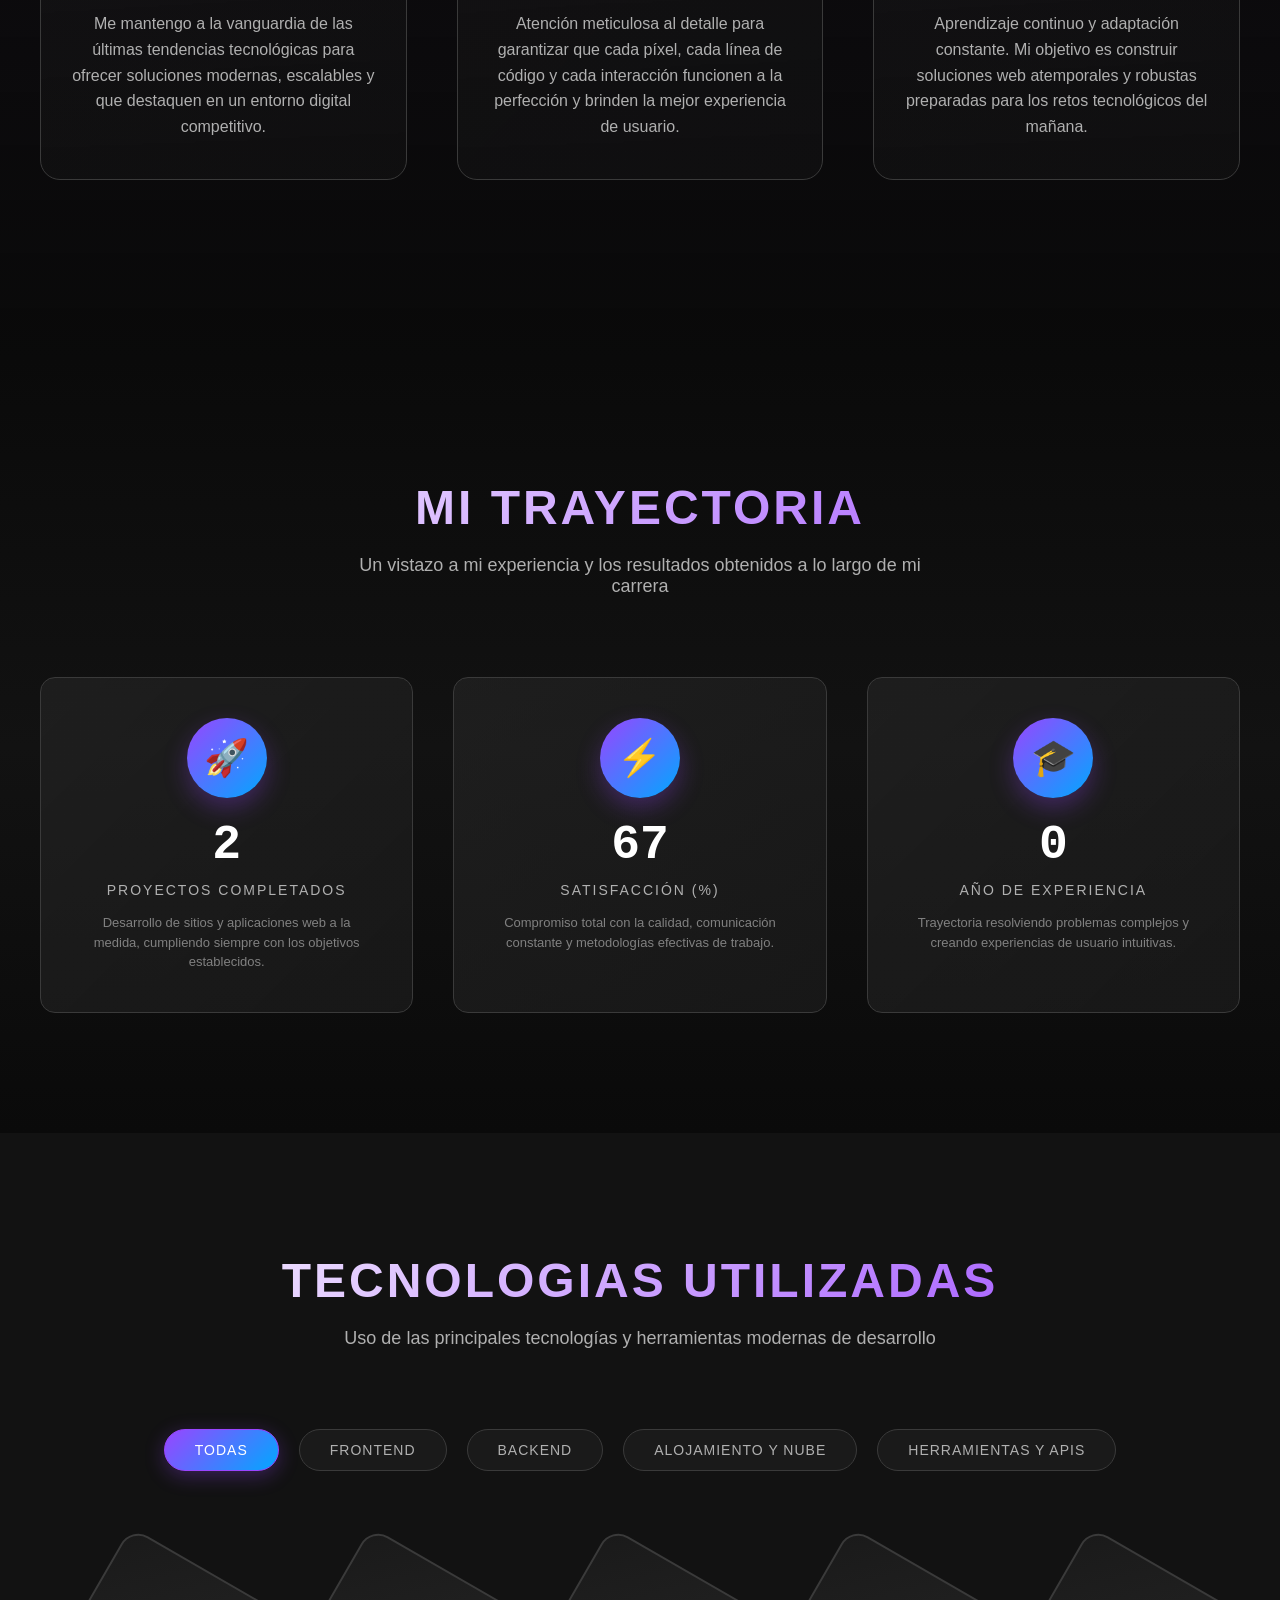
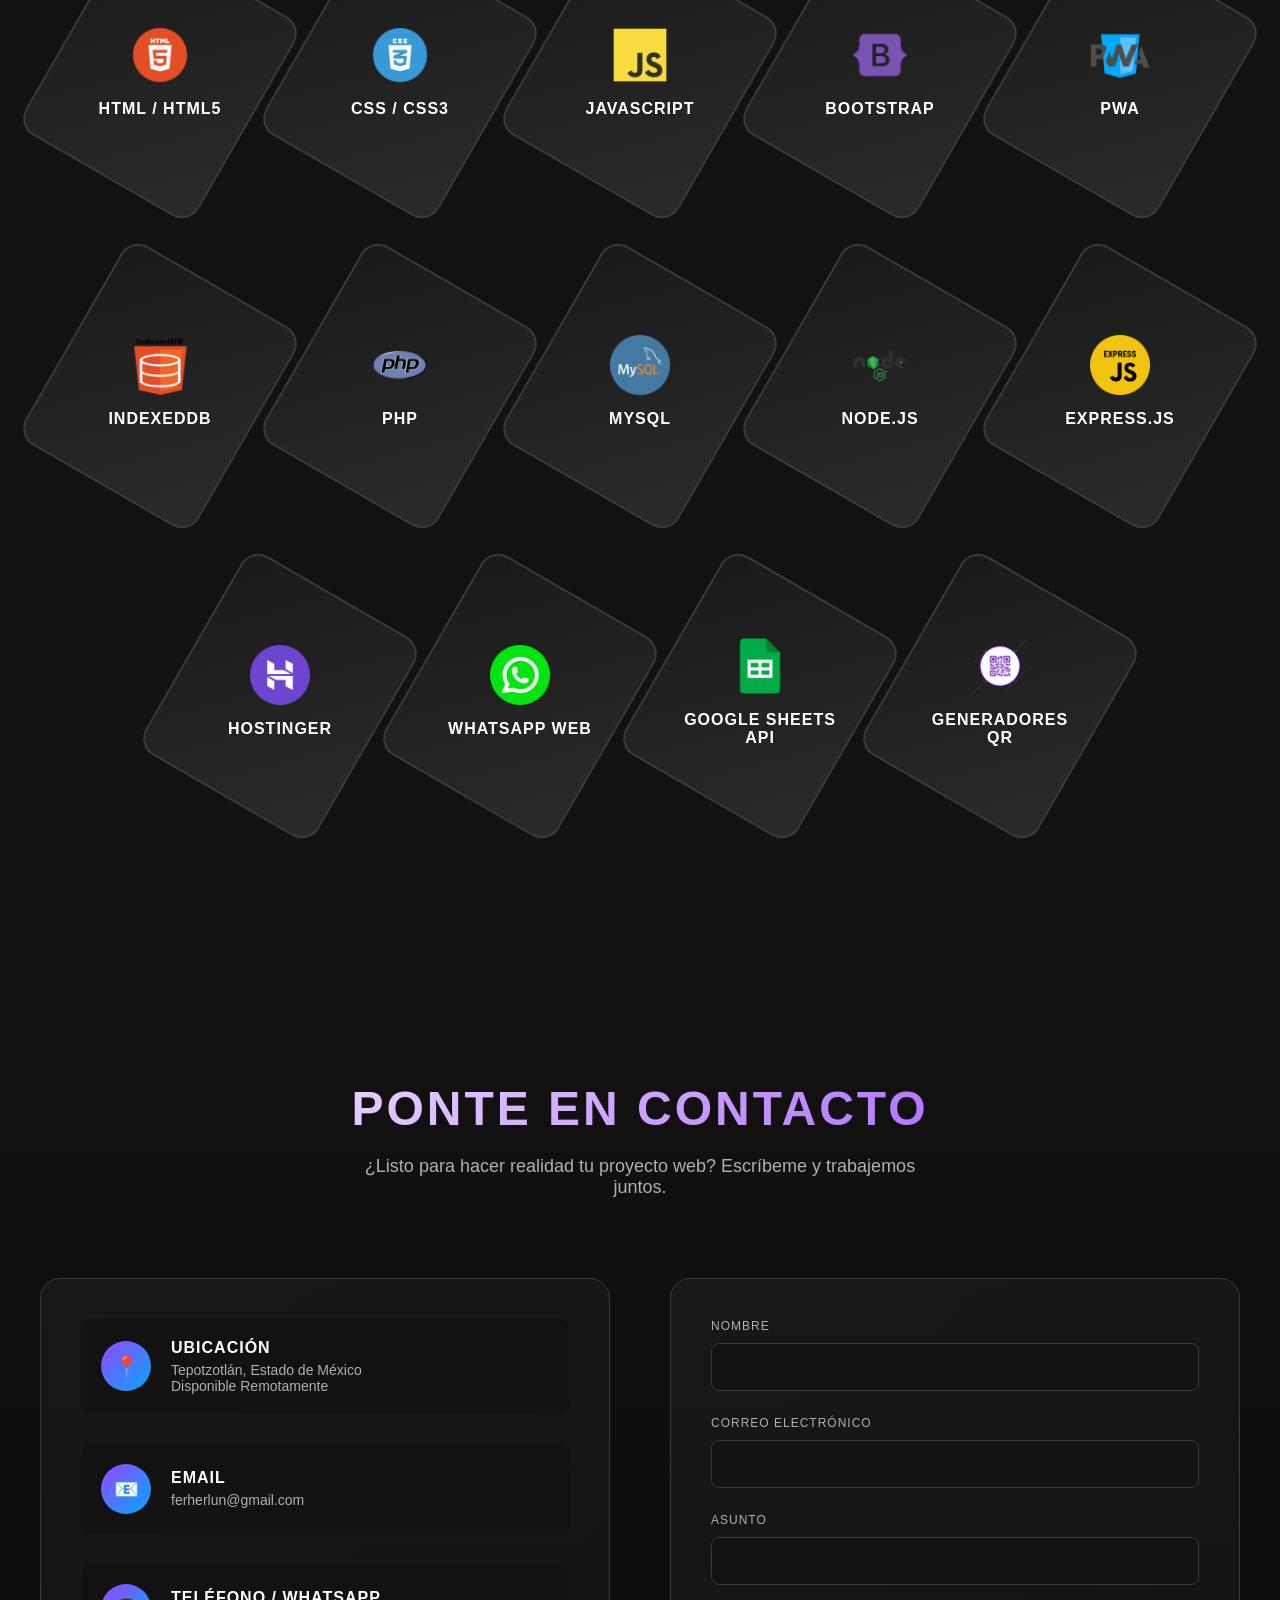
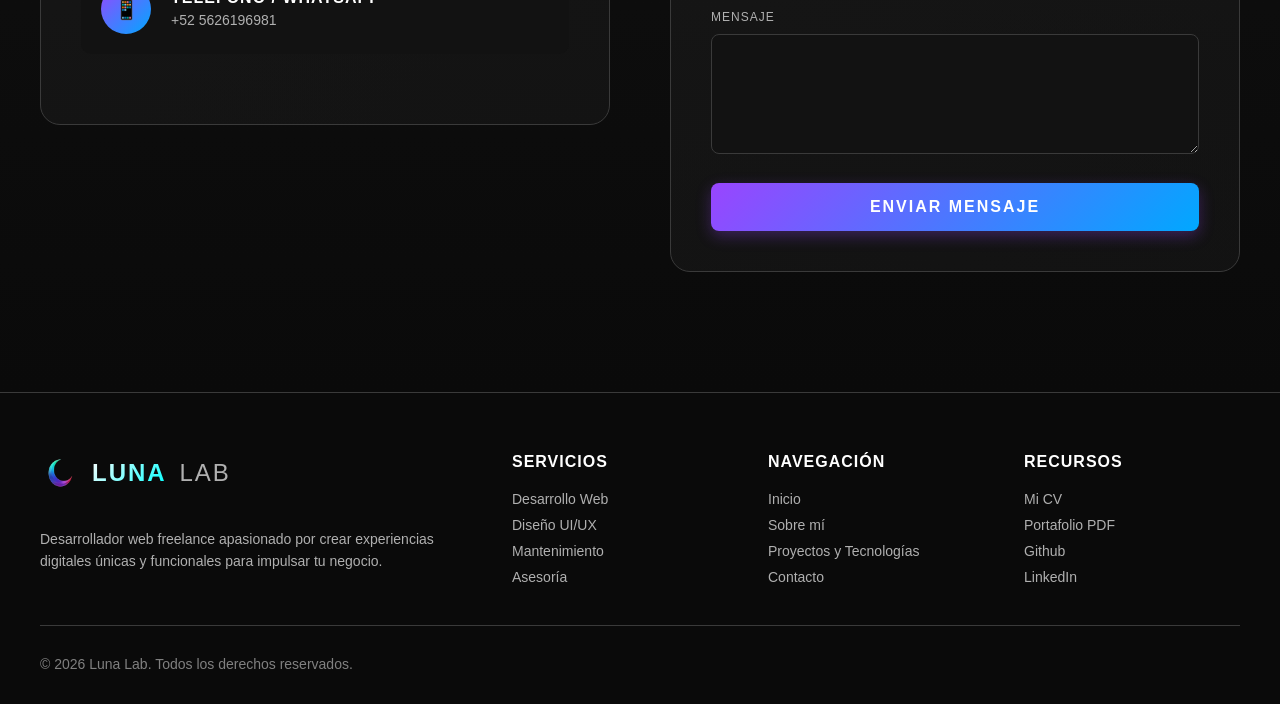
==== commit fd24a14a: "logo" ====
--- a/index.html
+++ b/index.html
@@ -5,6 +5,7 @@
     <meta charset="UTF-8">
     <meta name="viewport" content="width=device-width, initial-scale=1.0">
     <title>Luna Lab - Desarrollo web</title>
+    <link rel="icon" href="imagenes/logo.ico" type="image/x-icon">
     <link rel="stylesheet" href="templatemo-prism-flux.css?v=3">
     <!-- 
 
@@ -32,12 +33,8 @@
     <!-- Navigation Header -->
     <header class="header" id="header">
         <nav class="nav-container">
-            <a href="#home" class="logo">
-                <div class="logo-icon">
-                    <div class="logo-prism">
-                        <div class="prism-shape"></div>
-                    </div>
-                </div>
+            <a href="#" onclick="window.scrollTo({top: 0, behavior: 'smooth'}); return false;" class="logo" title="Volver al inicio">
+                <img src="imagenes/logo.ico" alt="Luna Lab Logo" style="height: 40px; margin-right: 12px; border-radius: 4px;">
                 <span class="logo-text">
                     <span class="prism">LUNA</span>
                     <span class="flux">LAB</span>
@@ -252,17 +249,13 @@
     <footer class="footer">
         <div class="footer-content">
             <div class="footer-brand">
-                <div class="footer-logo">
-                    <div class="logo-icon">
-                        <div class="logo-prism">
-                            <div class="prism-shape"></div>
-                        </div>
-                    </div>
+                <a href="#" onclick="window.scrollTo({top: 0, behavior: 'smooth'}); return false;" class="footer-logo" style="text-decoration: none; display: flex; align-items: center;" title="Volver al inicio">
+                    <img src="imagenes/logo.ico" alt="Luna Lab Logo" style="height: 40px; margin-right: 12px; border-radius: 4px;">
                     <span class="logo-text">
                         <span class="prism">LUNA</span>
                         <span class="flux">LAB</span>
                     </span>
-                </div>
+                </a>
                 <p class="footer-description">
                     Desarrollador web freelance apasionado por crear experiencias digitales únicas y funcionales para
                     impulsar tu negocio.
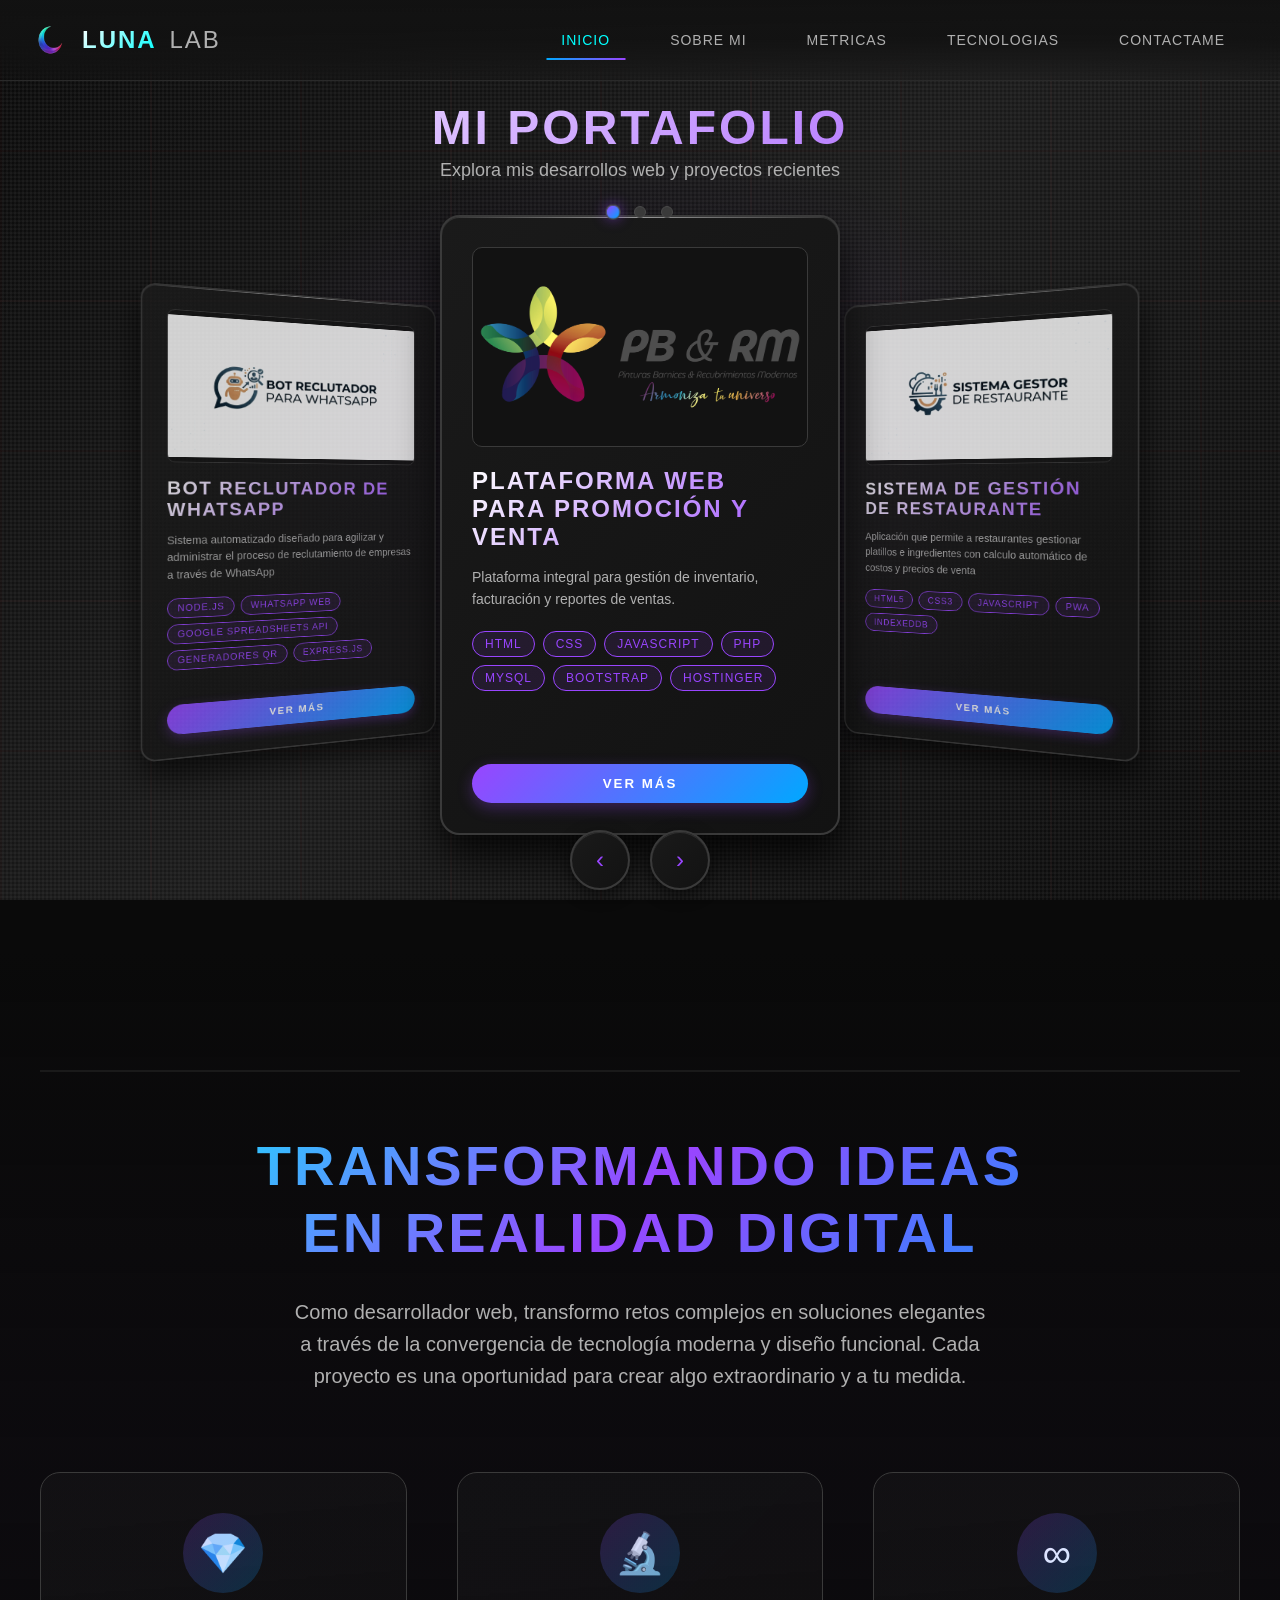
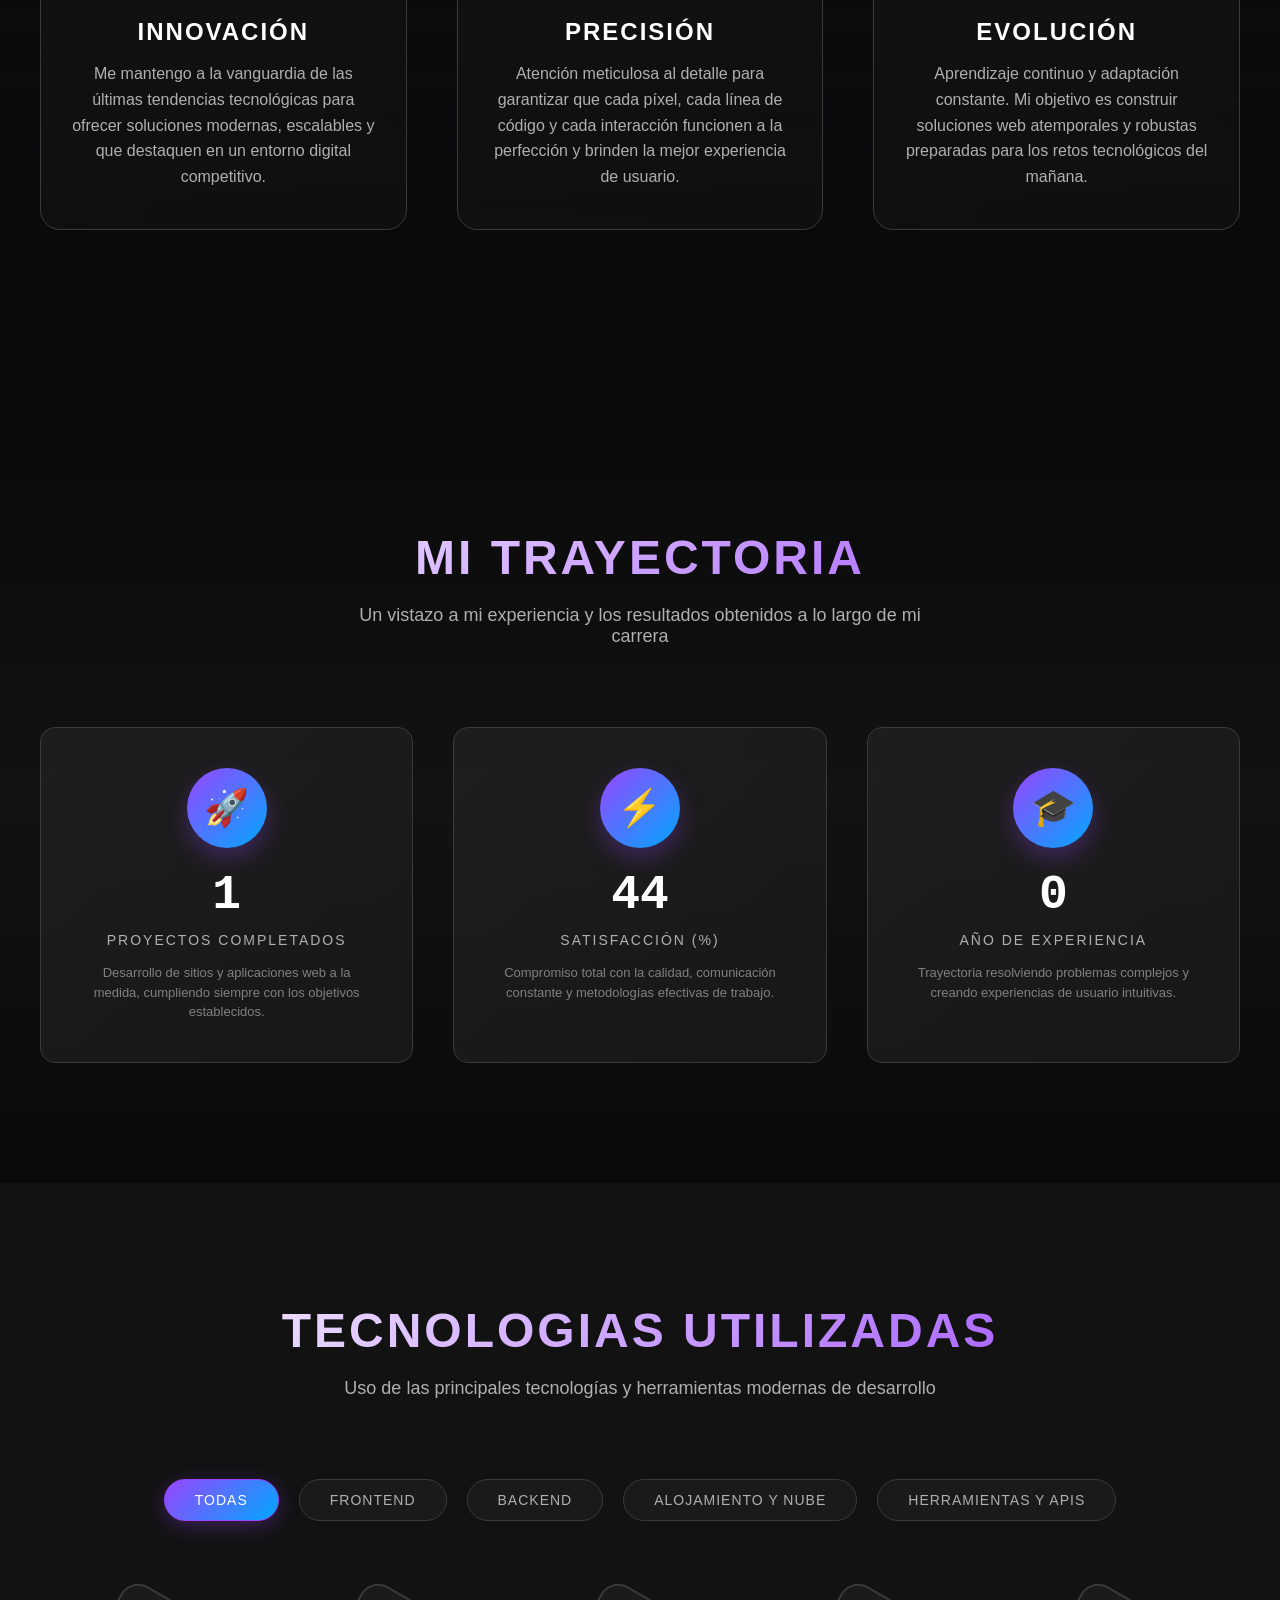
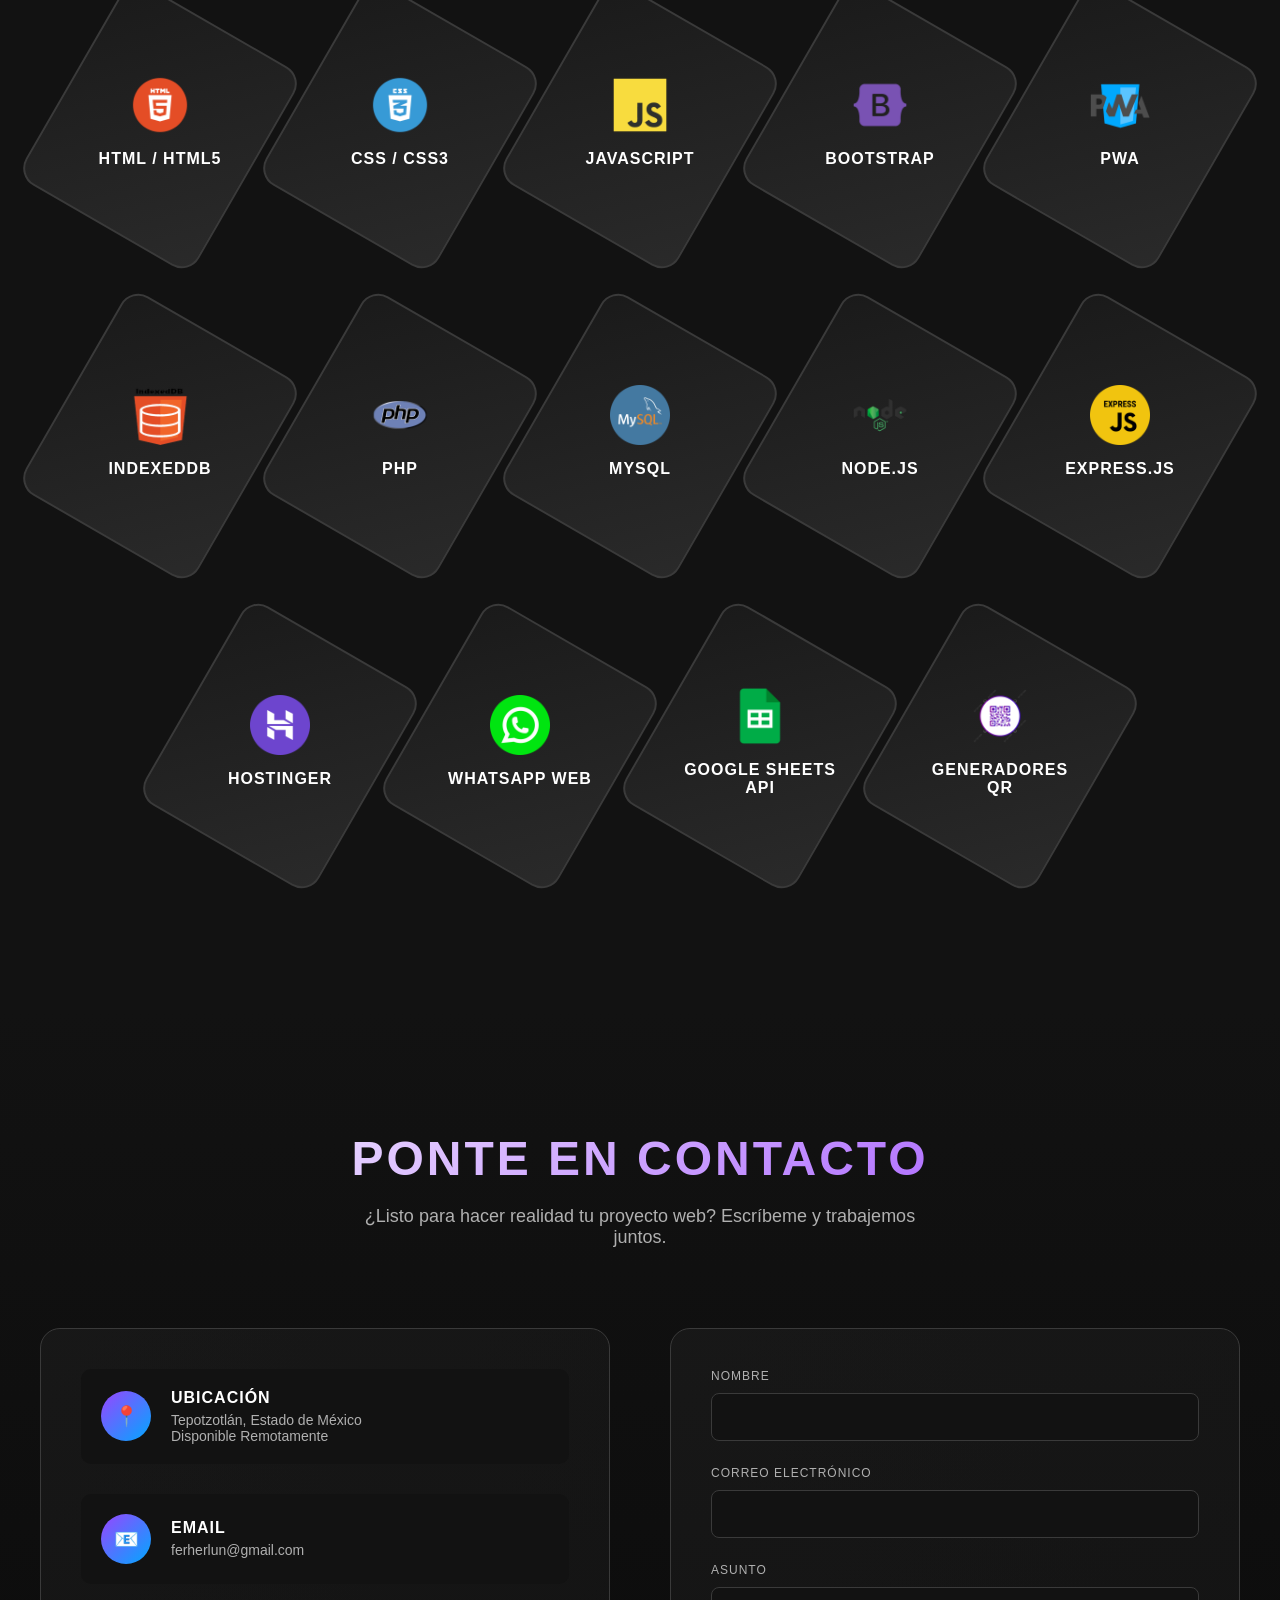
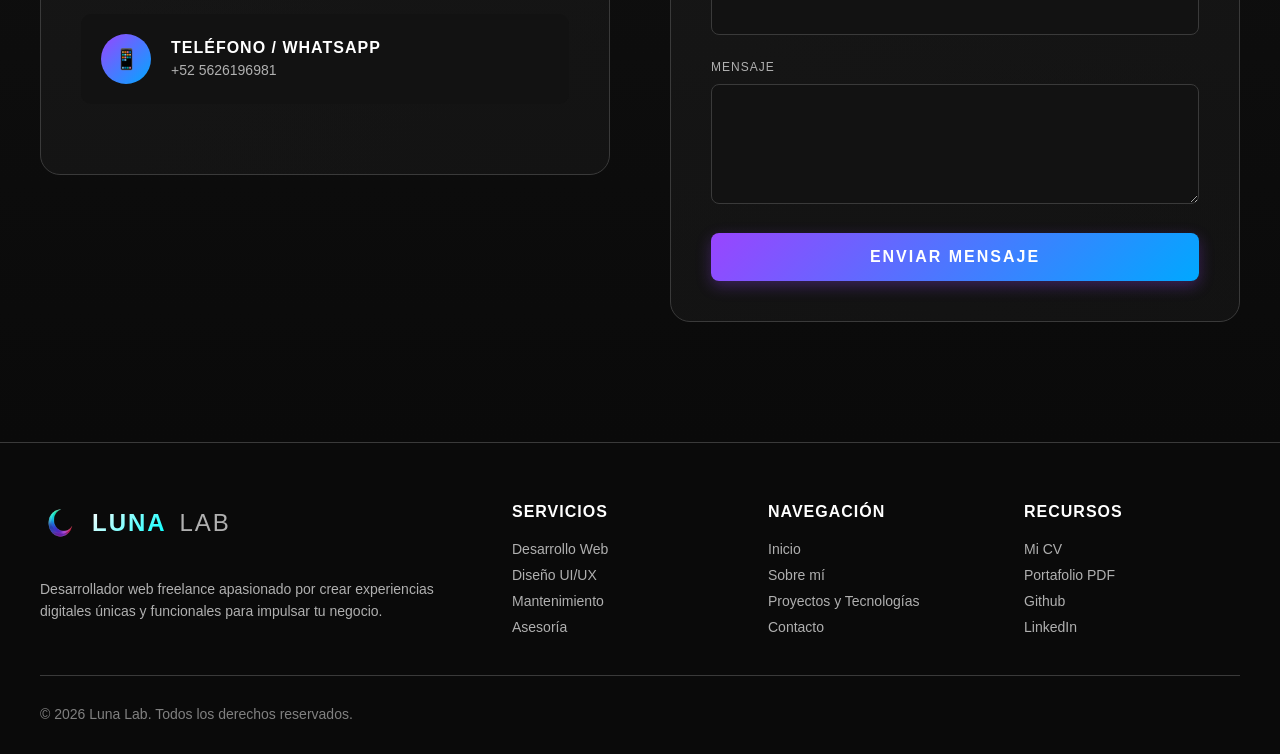
==== commit 31110f4d: "inclusion de secciones" ====
--- a/index.html
+++ b/index.html
@@ -6,7 +6,7 @@
     <meta name="viewport" content="width=device-width, initial-scale=1.0">
     <title>Luna Lab - Desarrollo web</title>
     <link rel="icon" href="imagenes/logo.ico" type="image/x-icon">
-    <link rel="stylesheet" href="templatemo-prism-flux.css?v=3">
+    <link rel="stylesheet" href="templatemo-prism-flux.css?v=9">
     <!-- 
 
 TemplateMo 600 Prism Flux
@@ -33,8 +33,10 @@
     <!-- Navigation Header -->
     <header class="header" id="header">
         <nav class="nav-container">
-            <a href="#" onclick="window.scrollTo({top: 0, behavior: 'smooth'}); return false;" class="logo" title="Volver al inicio">
-                <img src="imagenes/logo.ico" alt="Luna Lab Logo" style="height: 40px; margin-right: 12px; border-radius: 4px;">
+            <a href="#" onclick="window.scrollTo({top: 0, behavior: 'smooth'}); return false;" class="logo"
+                title="Volver al inicio">
+                <img src="imagenes/logo.ico" alt="Luna Lab Logo"
+                    style="height: 40px; margin-right: 12px; border-radius: 4px;">
                 <span class="logo-text">
                     <span class="prism">LUNA</span>
                     <span class="flux">LAB</span>
@@ -59,18 +61,22 @@
 
     <!-- Hero Section with 3D Carousel -->
     <section class="hero" id="home">
+        <div class="section-header" style="position: absolute; top: 100px; left: 0; width: 100%; z-index: 20;">
+            <h1 class="section-title" style="font-size: 3rem; margin-bottom: 5px;">Mi Portafolio</h1>
+            <p class="section-subtitle">Explora mis desarrollos web y proyectos recientes</p>
+            <div class="carousel-indicators" id="indicators"
+                style="position: relative; top: auto; left: auto; transform: none; justify-content: center; margin-top: 25px;">
+                <!-- Indicators will be generated by JavaScript -->
+            </div>
+        </div>
         <div class="carousel-container">
             <div class="carousel" id="carousel">
                 <!-- Carousel items will be generated by JavaScript -->
             </div>
 
-            <div class="carousel-controls">
+            <div class="carousel-controls" style="bottom: -20px;">
                 <button class="carousel-btn" id="prevBtn">‹</button>
                 <button class="carousel-btn" id="nextBtn">›</button>
-            </div>
-
-            <div class="carousel-indicators" id="indicators">
-                <!-- Indicators will be generated by JavaScript -->
             </div>
         </div>
     </section>
@@ -249,8 +255,10 @@
     <footer class="footer">
         <div class="footer-content">
             <div class="footer-brand">
-                <a href="#" onclick="window.scrollTo({top: 0, behavior: 'smooth'}); return false;" class="footer-logo" style="text-decoration: none; display: flex; align-items: center;" title="Volver al inicio">
-                    <img src="imagenes/logo.ico" alt="Luna Lab Logo" style="height: 40px; margin-right: 12px; border-radius: 4px;">
+                <a href="#" onclick="window.scrollTo({top: 0, behavior: 'smooth'}); return false;" class="footer-logo"
+                    style="text-decoration: none; display: flex; align-items: center;" title="Volver al inicio">
+                    <img src="imagenes/logo.ico" alt="Luna Lab Logo"
+                        style="height: 40px; margin-right: 12px; border-radius: 4px;">
                     <span class="logo-text">
                         <span class="prism">LUNA</span>
                         <span class="flux">LAB</span>
@@ -299,7 +307,7 @@
             </div>
         </div>
     </footer>
-    <script src="templatemo-prism-scripts.js?v=3"></script>
+    <script src="templatemo-prism-scripts.js?v=9"></script>
 </body>
 
 </html>
--- a/templatemo-prism-flux.css
+++ b/templatemo-prism-flux.css
@@ -381,7 +381,7 @@
 .carousel-container {
 	width: 100%;
 	max-width: 1600px;
-	height: 650px;
+	height: 750px;
 	perspective: 1200px;
 	position: relative;
 	padding-top: 60px;
@@ -397,7 +397,7 @@
 .carousel-item {
 	position: absolute;
 	width: 400px;
-	height: 500px;
+	height: 620px;
 	left: 50%;
 	top: 50%;
 	transform-style: preserve-3d;
@@ -415,6 +415,8 @@
 	padding: 30px;
 	position: relative;
 	overflow: hidden;
+	display: flex;
+	flex-direction: column;
 	box-shadow:
 		0 20px 40px rgba(0, 0, 0, 0.8),
 		inset 0 1px 0 rgba(255, 255, 255, 0.1);
@@ -468,7 +470,7 @@
 .card-image img {
 	width: 100%;
 	height: 100%;
-	object-fit: cover;
+	object-fit: contain;
 	filter: grayscale(50%) contrast(1.2);
 	transition: all 0.5s ease;
 }
@@ -527,6 +529,7 @@
 	cursor: pointer;
 	transition: all 0.3s ease;
 	box-shadow: 0 5px 15px rgba(153, 69, 255, 0.3);
+	margin-top: auto;
 }
 
 .card-cta:hover {
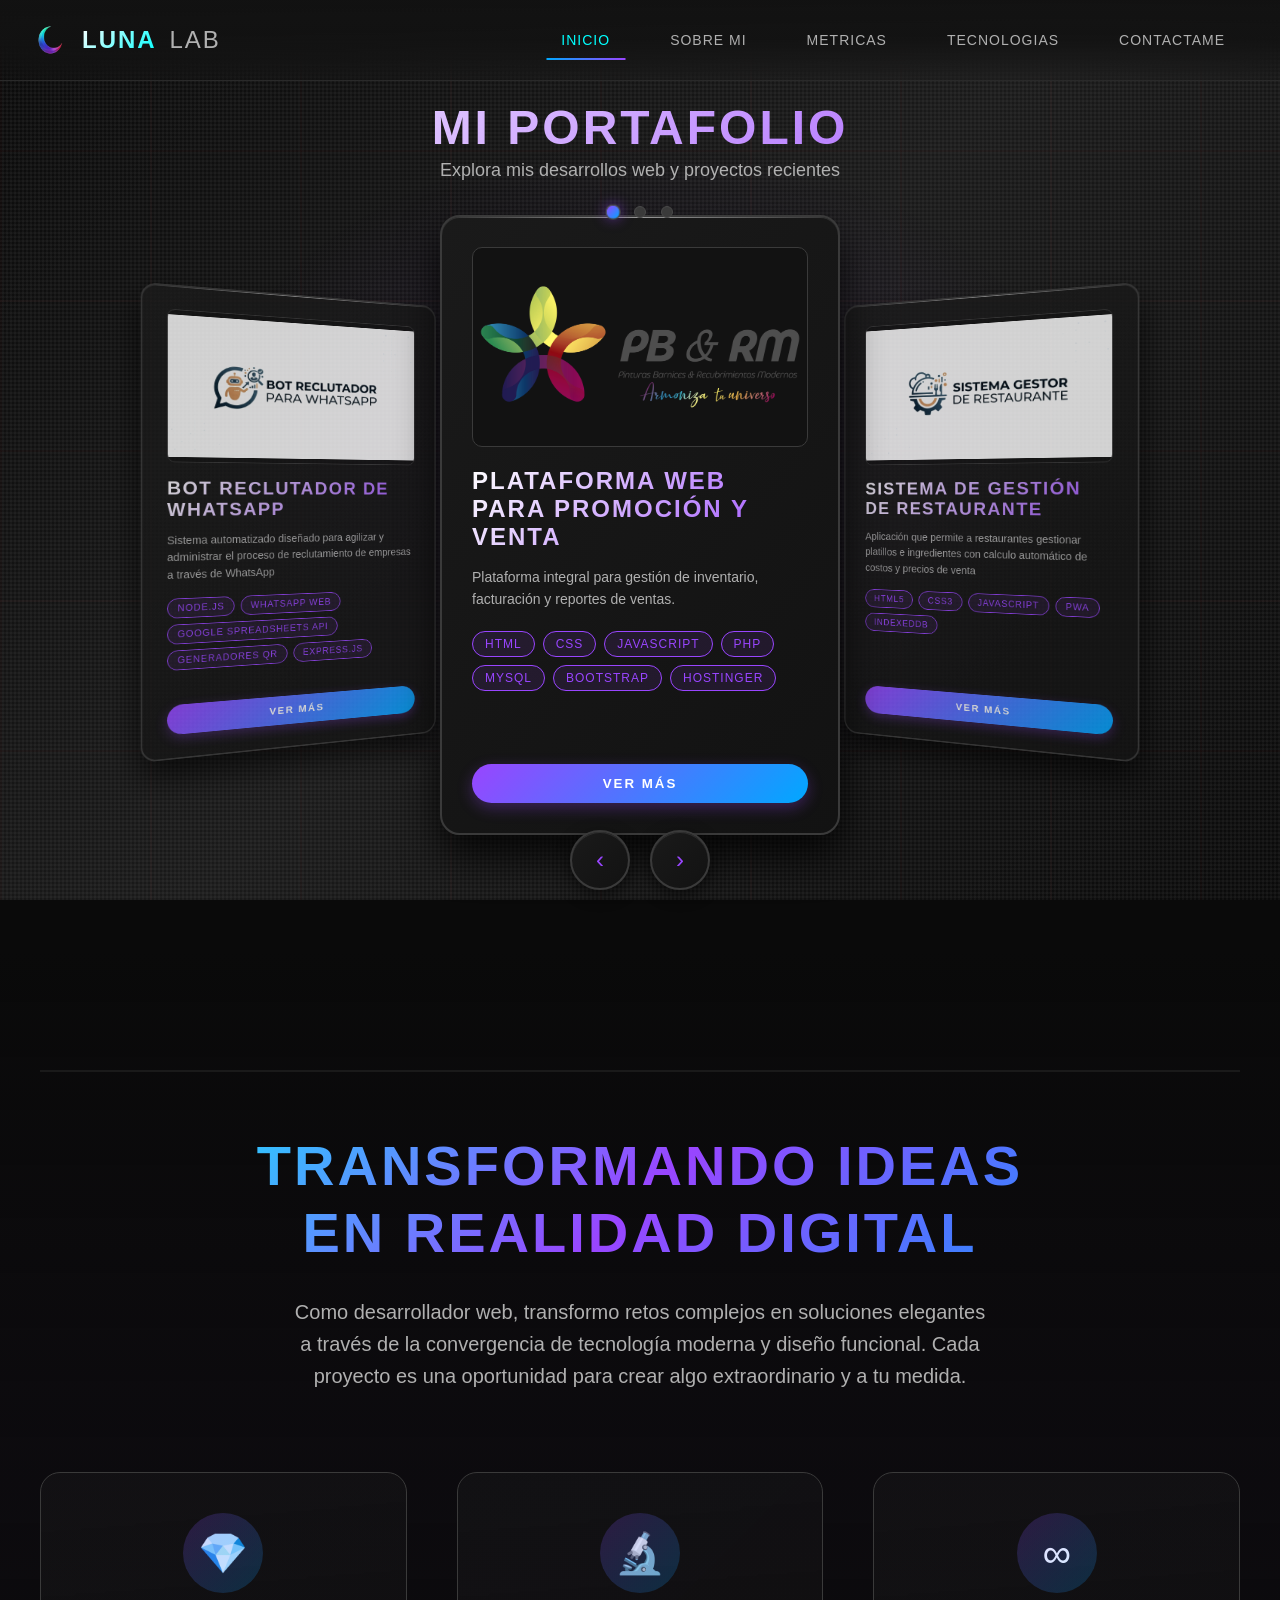
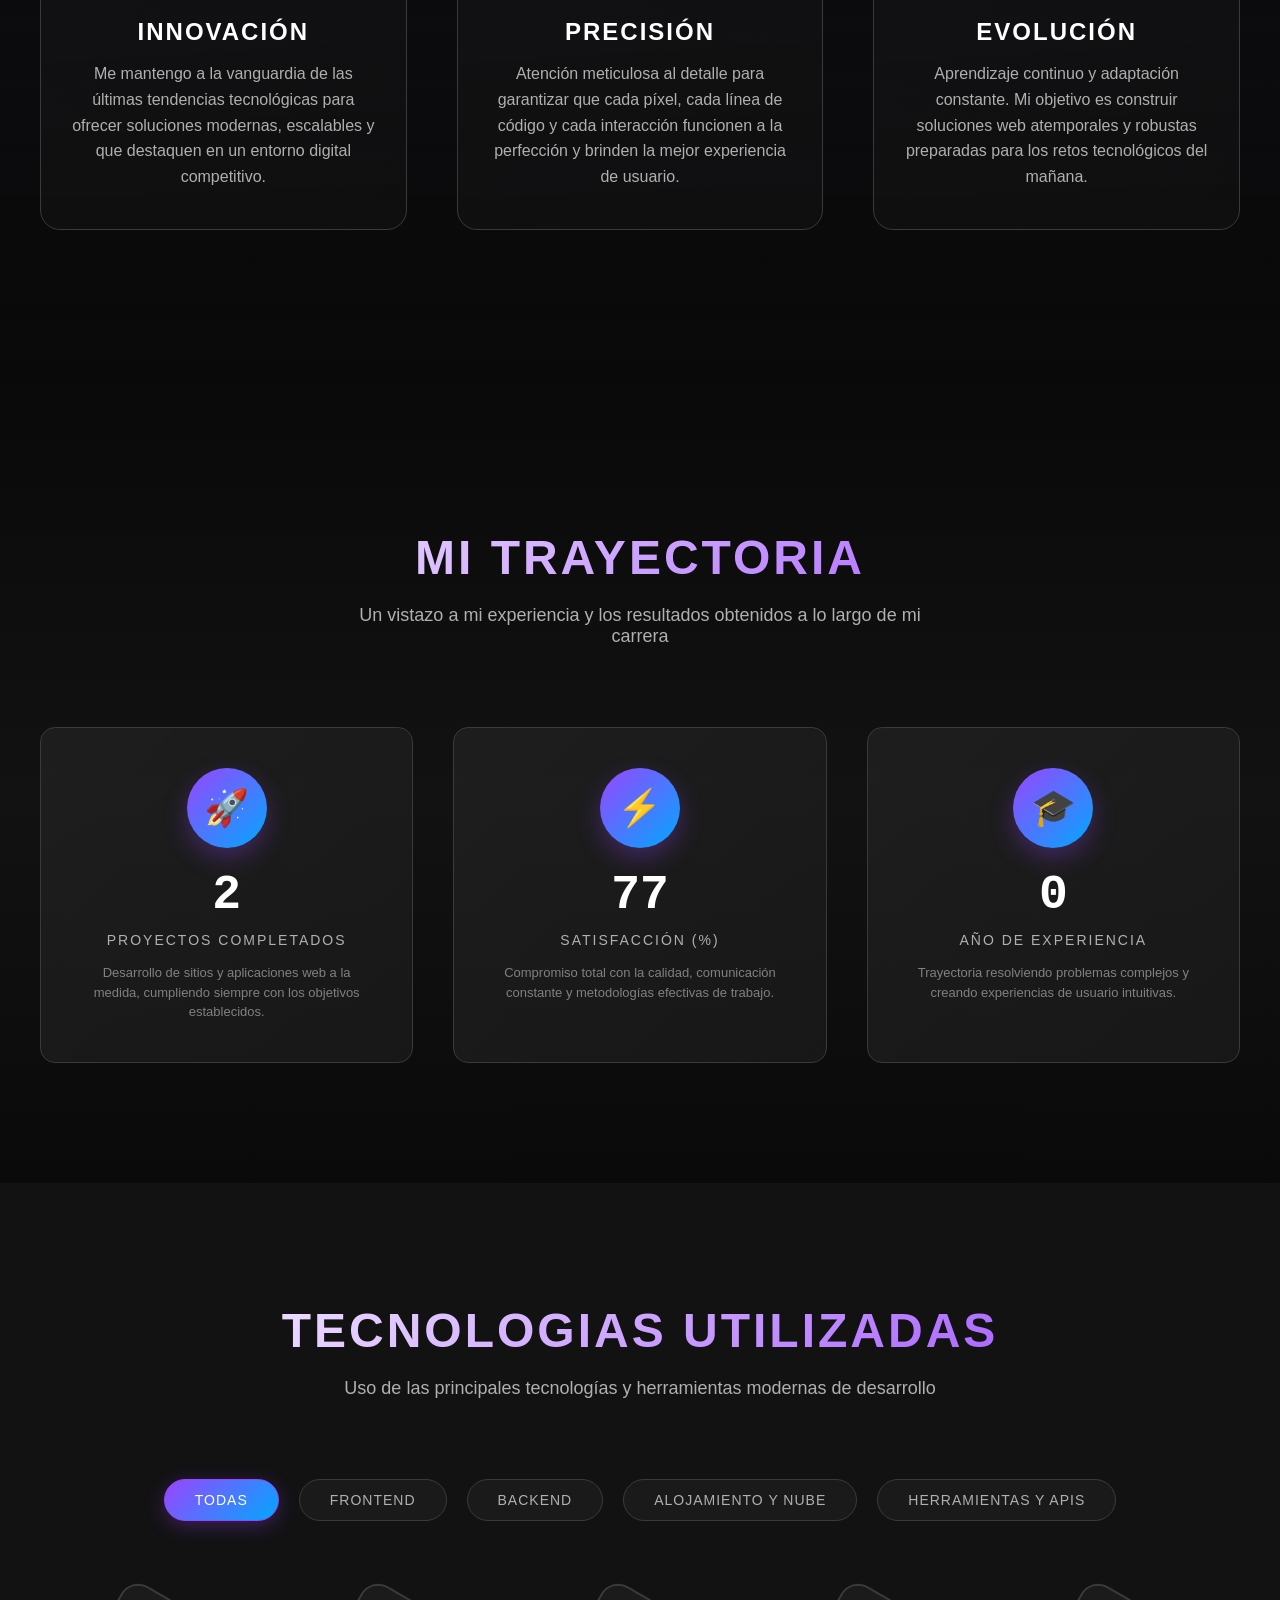
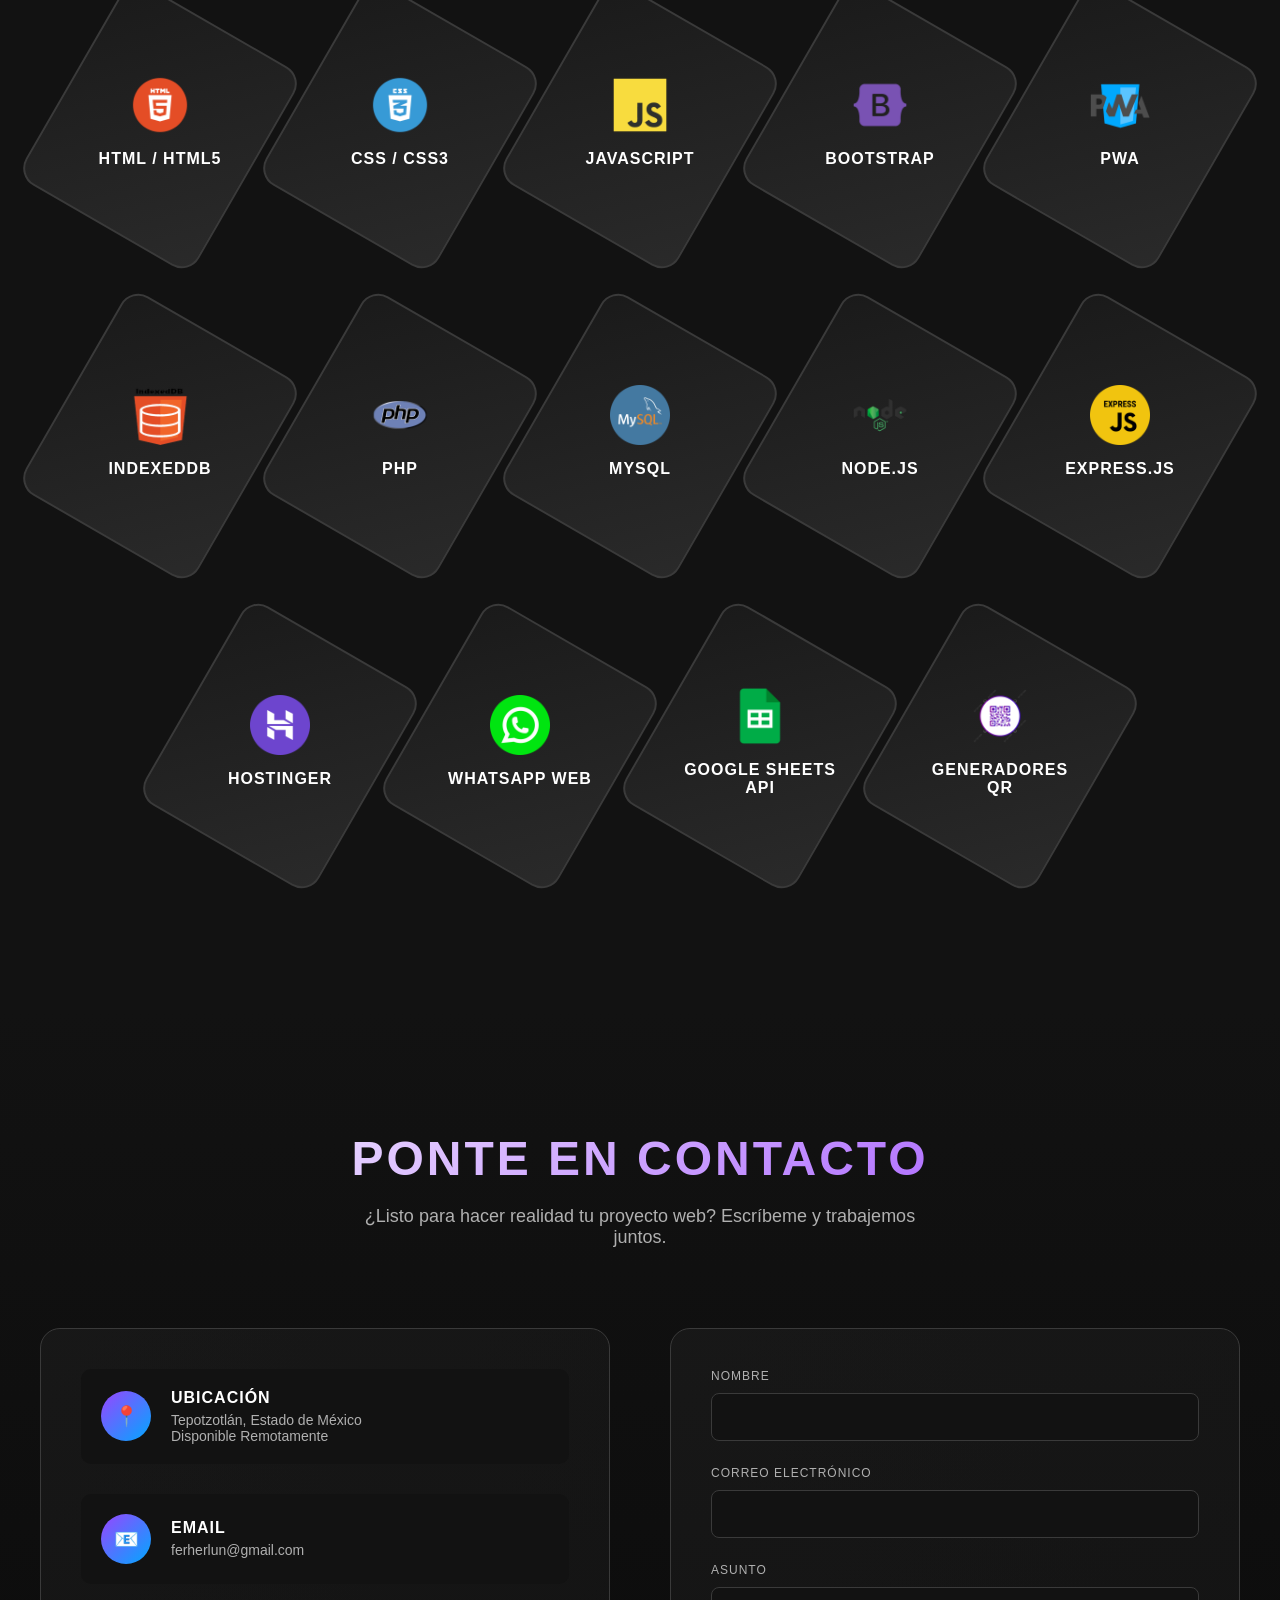
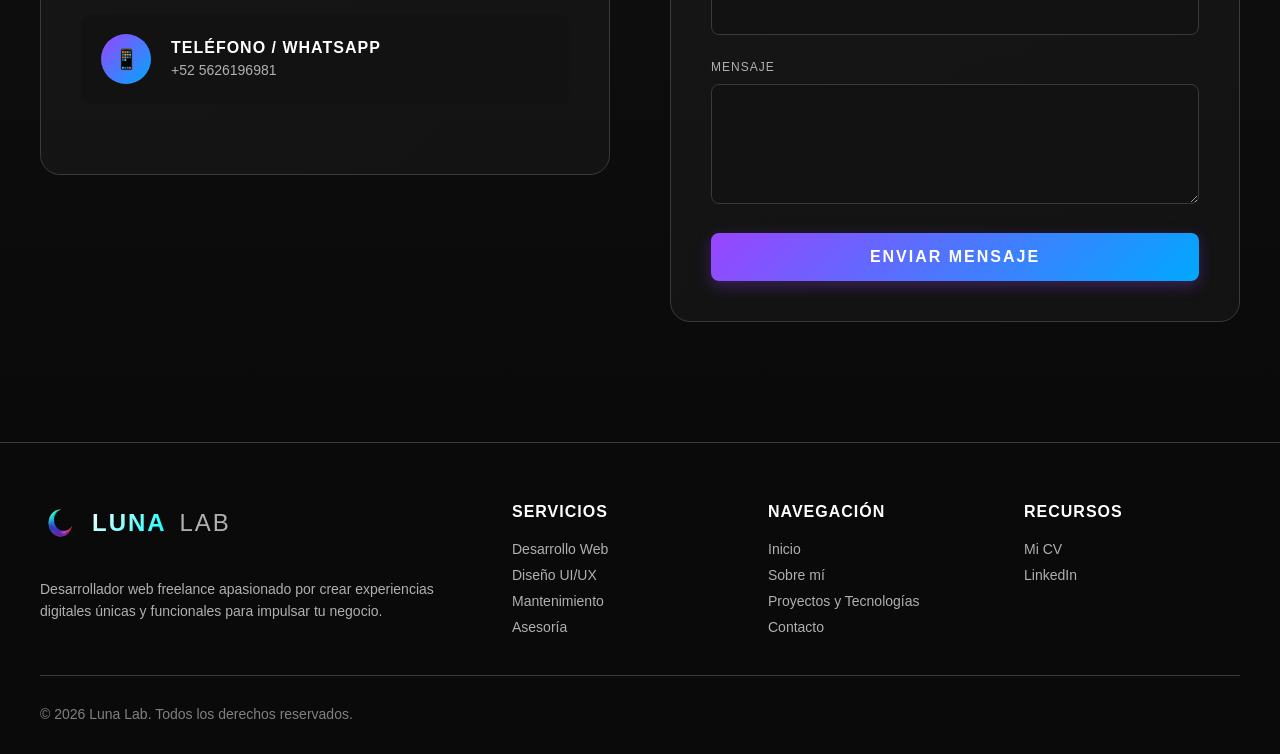
==== commit fd0ade66: "recursos footer" ====
--- a/index.html
+++ b/index.html
@@ -293,10 +293,8 @@
             <div class="footer-section">
                 <h4>Recursos</h4>
                 <div class="footer-links">
-                    <a href="#">Mi CV</a>
-                    <a href="#">Portafolio PDF</a>
-                    <a href="#">Github</a>
-                    <a href="#">LinkedIn</a>
+                    <a href="PDF/CV%20Hernandez%20Luna%20Fernando.pdf" target="_blank">Mi CV</a>
+                    <a href="https://www.linkedin.com/in/fernando-luna-4a950b345" target="_blank">LinkedIn</a>
                 </div>
             </div>
         </div>
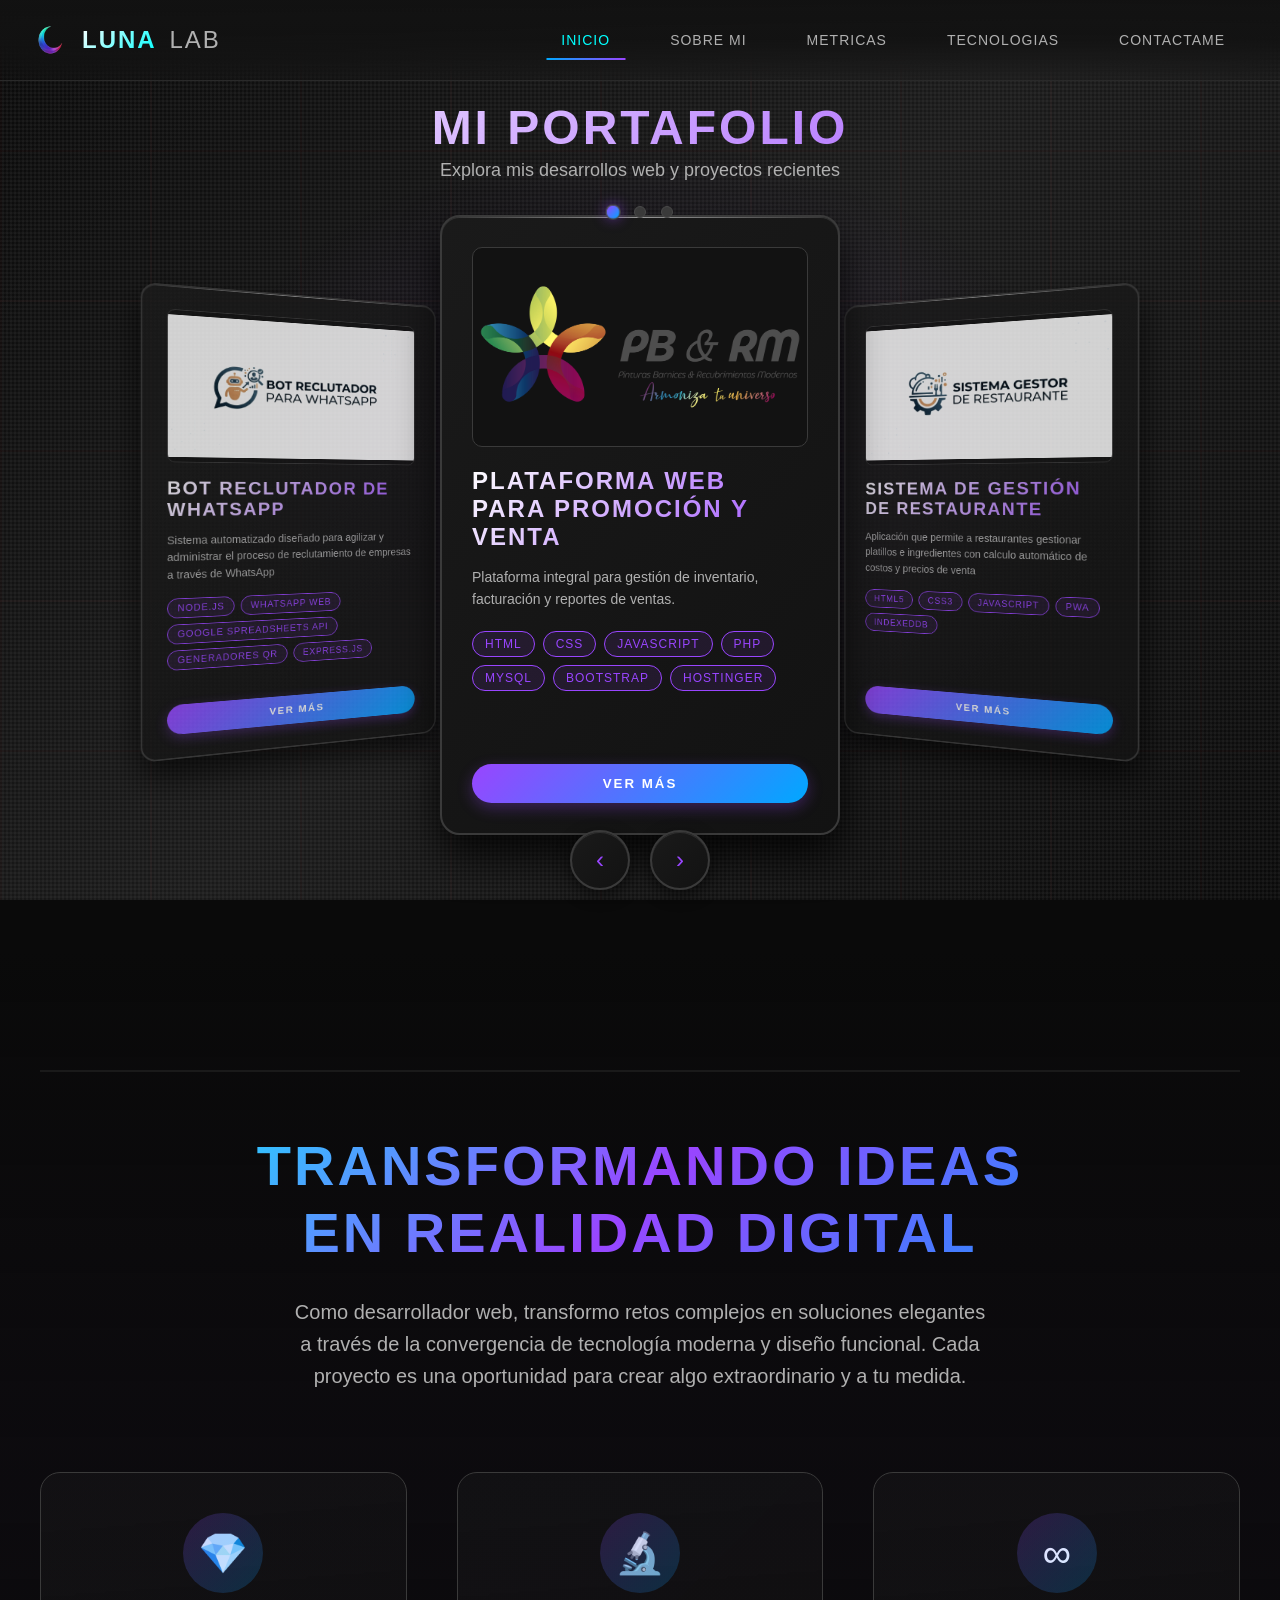
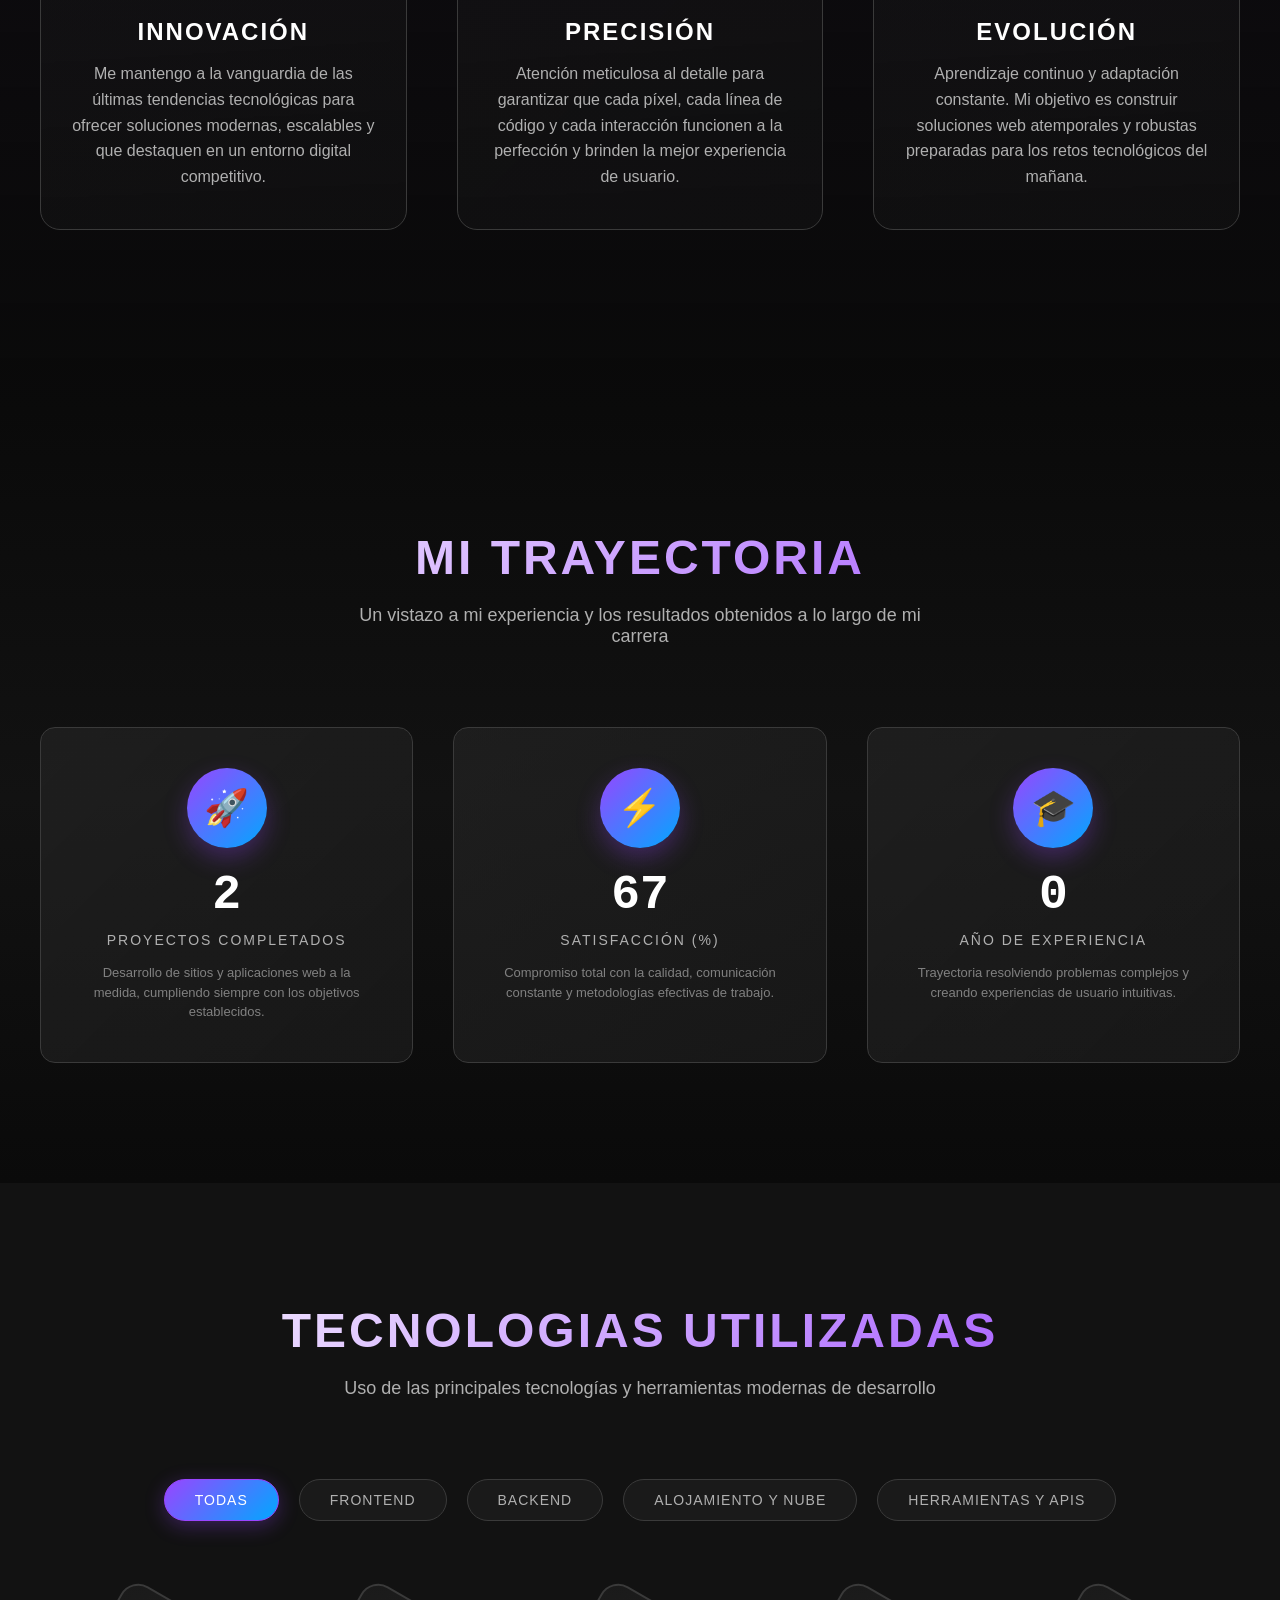
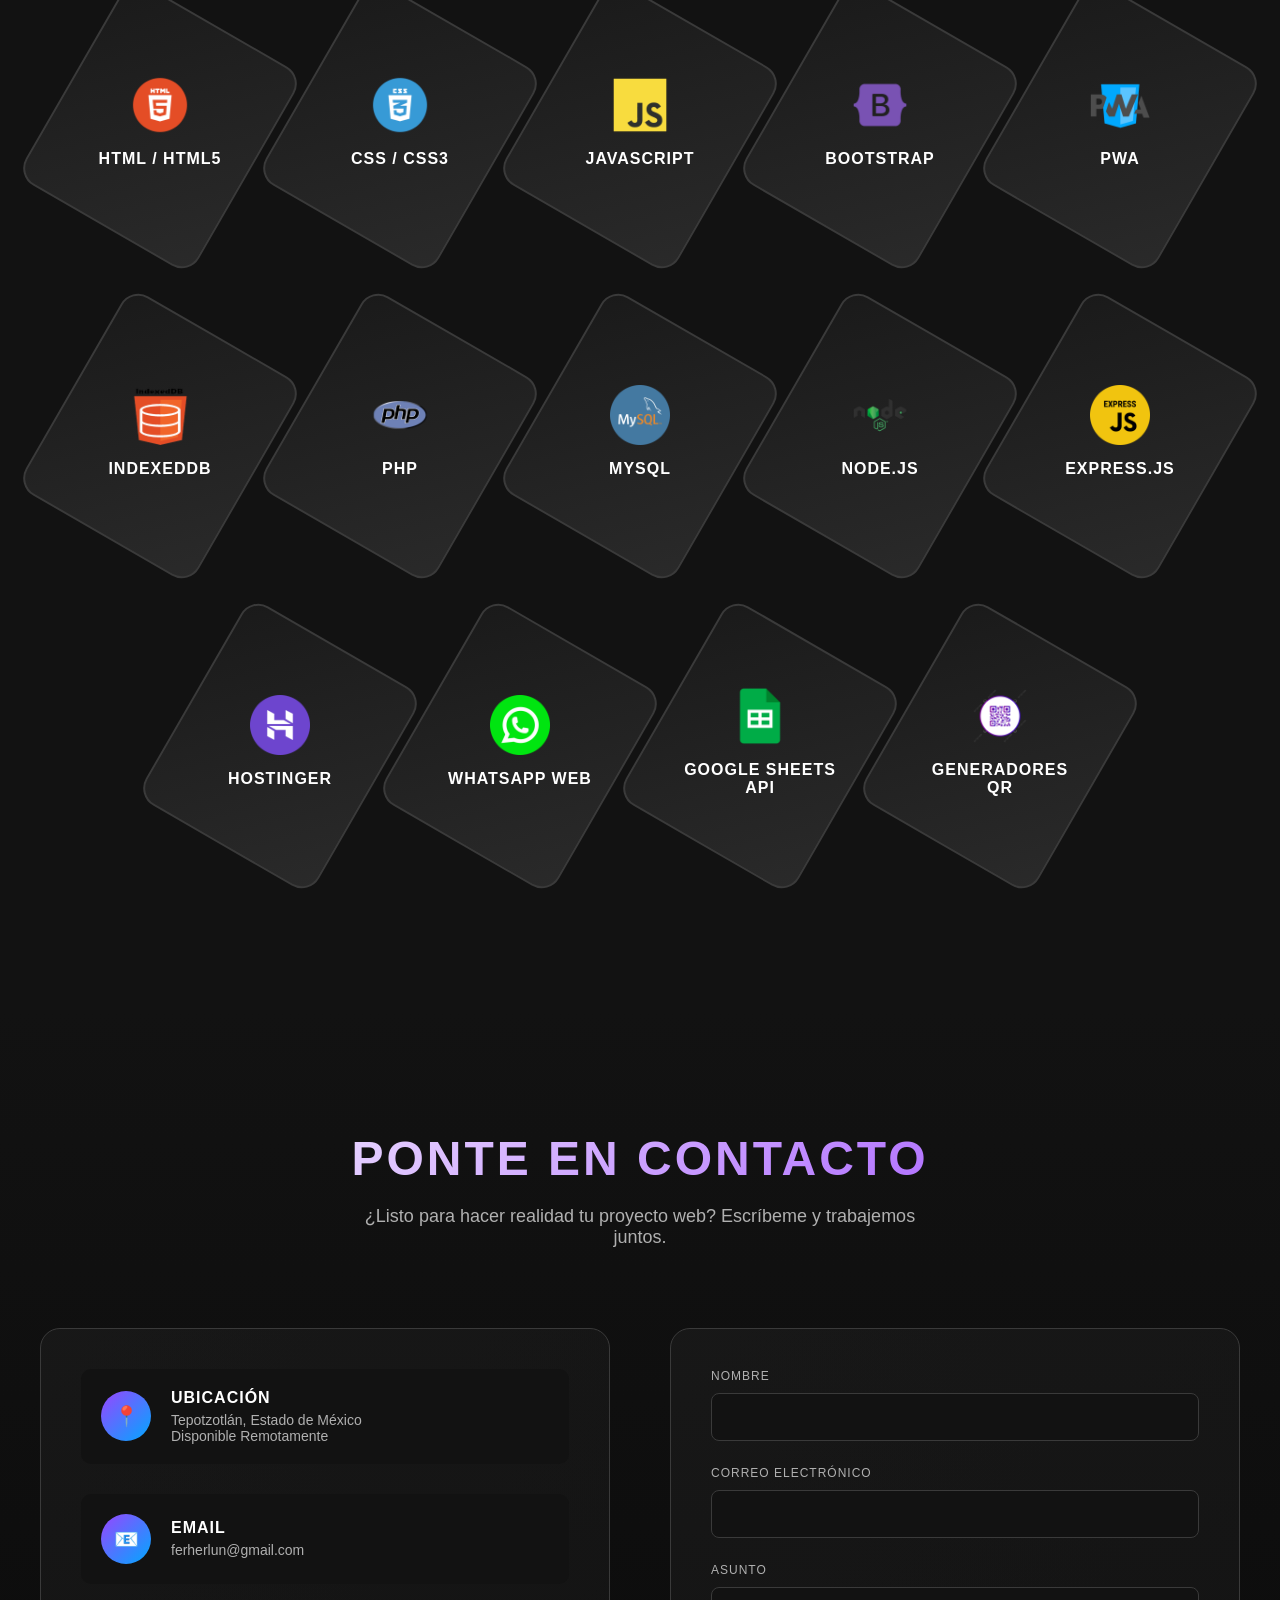
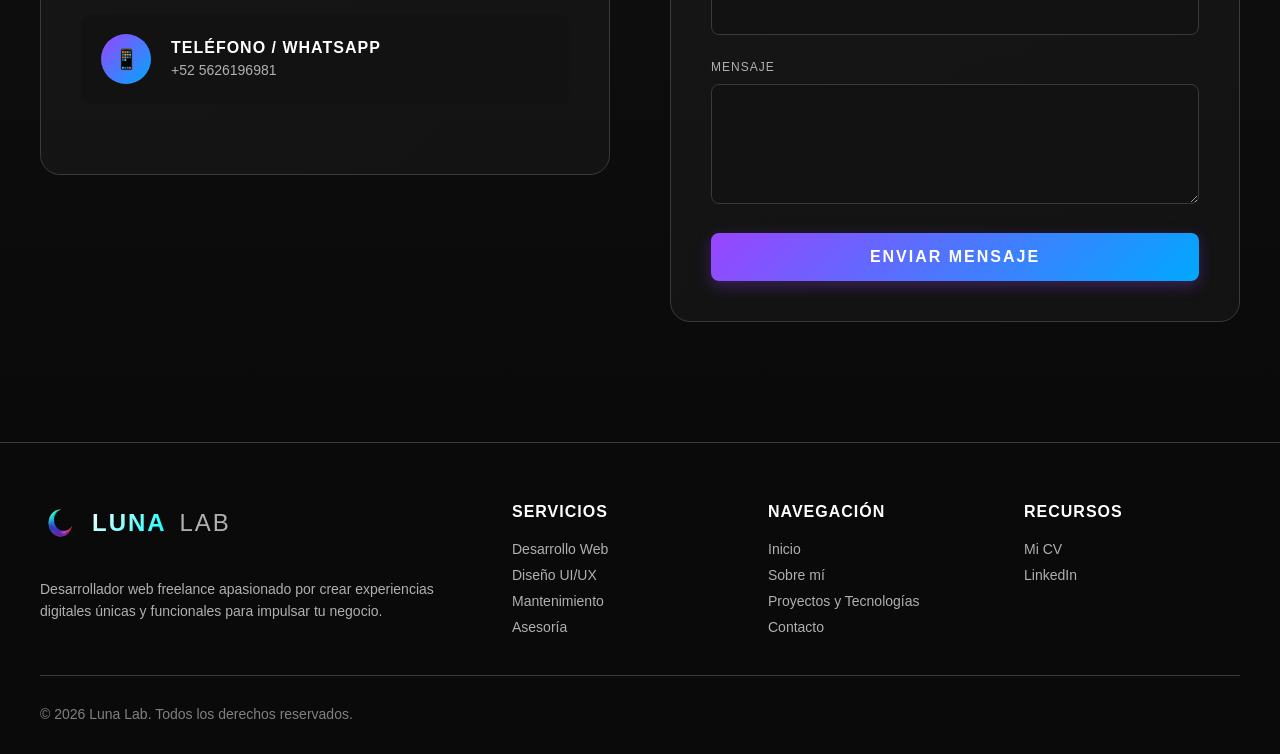
==== commit 55529283: "recursos footer2" ====
--- a/index.html
+++ b/index.html
@@ -17,7 +17,7 @@
 </head>
 
 <body>
-    <!-- Loading Screen -->
+    <!-- Pantalla de Carga -->
     <div class="loader" id="loader">
         <div class="loader-content">
             <div class="loader-prism">
@@ -30,7 +30,7 @@
         </div>
     </div>
 
-    <!-- Navigation Header -->
+    <!-- Encabezado de Navegación -->
     <header class="header" id="header">
         <nav class="nav-container">
             <a href="#" onclick="window.scrollTo({top: 0, behavior: 'smooth'}); return false;" class="logo"
@@ -59,19 +59,19 @@
         </nav>
     </header>
 
-    <!-- Hero Section with 3D Carousel -->
+    <!-- Sección Principal con Carrusel 3D -->
     <section class="hero" id="home">
         <div class="section-header" style="position: absolute; top: 100px; left: 0; width: 100%; z-index: 20;">
             <h1 class="section-title" style="font-size: 3rem; margin-bottom: 5px;">Mi Portafolio</h1>
             <p class="section-subtitle">Explora mis desarrollos web y proyectos recientes</p>
             <div class="carousel-indicators" id="indicators"
                 style="position: relative; top: auto; left: auto; transform: none; justify-content: center; margin-top: 25px;">
-                <!-- Indicators will be generated by JavaScript -->
+                <!-- Los indicadores serán generados por JavaScript -->
             </div>
         </div>
         <div class="carousel-container">
             <div class="carousel" id="carousel">
-                <!-- Carousel items will be generated by JavaScript -->
+                <!-- Los elementos del carrusel serán generados por JavaScript -->
             </div>
 
             <div class="carousel-controls" style="bottom: -20px;">
@@ -81,7 +81,7 @@
         </div>
     </section>
 
-    <!-- NEW: Prism Philosophy Section (About) -->
+    <!-- NUEVA: Sección de Filosofía (Acerca de) -->
     <section class="philosophy-section" id="about">
         <div class="philosophy-container">
             <div class="prism-line"></div>
@@ -127,12 +127,12 @@
             </div>
 
             <div class="philosophy-particles" id="particles">
-                <!-- Particles will be generated by JavaScript -->
-            </div>
-        </div>
-    </section>
-
-    <!-- Stats Section with Content -->
+                <!-- Las partículas serán generadas por JavaScript -->
+            </div>
+        </div>
+    </section>
+
+    <!-- Sección de Estadísticas -->
     <section class="stats-section" id="stats">
         <div class="section-header">
             <h2 class="section-title">Mi Trayectoria</h2>
@@ -167,7 +167,7 @@
         </div>
     </section>
 
-    <!-- Enhanced Skills Section - Technical Arsenal -->
+    <!-- Sección de Habilidades Mejorada - Arsenal Técnico -->
     <section class="skills-section" id="skills">
         <div class="skills-container">
             <div class="section-header">
@@ -185,12 +185,12 @@
             </div>
 
             <div class="skills-hexagon-grid" id="skillsGrid">
-                <!-- Hexagonal skill items will be generated by JavaScript -->
-            </div>
-        </div>
-    </section>
-
-    <!-- Contact Section -->
+                <!-- Los ítems hexagonales de habilidades serán generados por JavaScript -->
+            </div>
+        </div>
+    </section>
+
+    <!-- Sección de Contacto -->
     <section class="contact-section" id="contact">
         <div class="section-header">
             <h2 class="section-title">Ponte en Contacto</h2>
@@ -251,7 +251,7 @@
         </div>
     </section>
 
-    <!-- Footer -->
+    <!-- Pie de Página -->
     <footer class="footer">
         <div class="footer-content">
             <div class="footer-brand">
--- a/templatemo-prism-flux.css
+++ b/templatemo-prism-flux.css
@@ -47,7 +47,7 @@
 	position: relative;
 }
 
-/* Carbon Fiber Background Pattern */
+/* Patrón de Fondo de Fibra de Carbono */
 body::before {
 	content: '';
 	position: fixed;
@@ -75,7 +75,7 @@
 	z-index: -2;
 }
 
-/* Animated Grid Overlay */
+/* Superposición de Cuadrícula Animada */
 body::after {
 	content: '';
 	position: fixed;
@@ -102,7 +102,7 @@
 	}
 }
 
-/* Loading Screen */
+/* Pantalla de Carga */
 .loader {
 	position: fixed;
 	top: 0;
@@ -173,7 +173,7 @@
 	}
 }
 
-/* Navigation Header */
+/* Encabezado de Navegación */
 .header {
 	position: fixed;
 	top: 0;
@@ -217,7 +217,7 @@
 	position: relative;
 }
 
-/* Prism-inspired logo */
+/* Logo inspirado en prisma */
 .logo-prism {
 	width: 100%;
 	height: 100%;
@@ -364,7 +364,7 @@
 	transform: rotate(45deg) translate(-5px, -6px);
 }
 
-/* Hero Section with 3D Carousel */
+/* Sección Principal con Carrusel 3D */
 .hero {
 	min-height: 100vh;
 	display: flex;
@@ -537,7 +537,7 @@
 	box-shadow: 0 8px 25px rgba(153, 69, 255, 0.5);
 }
 
-/* Carousel Controls */
+/* Controles del Carrusel */
 .carousel-controls {
 	position: absolute;
 	bottom: -70px;
@@ -600,7 +600,7 @@
 	transform: scale(1.3);
 }
 
-/* NEW: Prism Philosophy Section */
+/* NUEVA: Sección de Filosofía del Prisma */
 .philosophy-section {
 	padding: 120px 30px;
 	background: linear-gradient(180deg,
@@ -617,7 +617,7 @@
 	text-align: center;
 }
 
-/* Animated Prism Line */
+/* Línea de Prisma Animada */
 .prism-line {
 	width: 100%;
 	height: 2px;
@@ -822,7 +822,7 @@
 	width: 100%;
 }
 
-/* Particle Effect Background */
+/* Fondo de Efecto de Partículas */
 .philosophy-particles {
 	position: absolute;
 	width: 100%;
@@ -863,7 +863,7 @@
 	}
 }
 
-/* Stats Section with Content */
+/* Sección de Estadísticas con Contenido */
 .stats-section {
 	padding: 120px 30px;
 	background: linear-gradient(180deg,
@@ -965,7 +965,7 @@
 	padding: 0 10px;
 }
 
-/* Enhanced Skills Section - Technical Arsenal */
+/* Sección de Habilidades Mejoradas - Arsenal Técnico */
 .skills-section {
 	padding: 120px 30px;
 	background: var(--carbon-dark);
@@ -1002,7 +1002,7 @@
 	margin: 0 auto;
 }
 
-/* Hexagonal Skills Grid */
+/* Cuadrícula Hexagonal de Habilidades */
 .skills-hexagon-grid {
 	display: flex;
 	flex-wrap: wrap;
@@ -1122,7 +1122,7 @@
 	font-weight: 600;
 }
 
-/* Skill Categories Tabs */
+/* Pestañas de Categorías de Habilidades */
 .skill-categories {
 	display: flex;
 	justify-content: center;
@@ -1157,7 +1157,7 @@
 	box-shadow: 0 5px 20px rgba(153, 69, 255, 0.3);
 }
 
-/* Contact Section */
+/* Sección de Contacto */
 .contact-section {
 	padding: 120px 30px;
 	background: linear-gradient(180deg,
@@ -1270,7 +1270,7 @@
 	color: var(--text-primary);
 }
 
-/* Add external link indicator for clickable items */
+/* Agregar indicador de enlace externo para elementos clicables */
 .info-item[target="_blank"] .info-text p::after {
 	content: ' ↗';
 	font-size: 12px;
@@ -1349,7 +1349,7 @@
 	box-shadow: 0 8px 25px rgba(153, 69, 255, 0.5);
 }
 
-/* Footer */
+/* Pie de Página */
 .footer {
 	padding: 60px 30px 30px;
 	background: var(--primary-black);
@@ -1466,7 +1466,7 @@
 	text-decoration: underline;
 }
 
-/* Responsive Design */
+/* Diseño Responsivo */
 @media (max-width: 1024px) {
 	.carousel-item {
 		width: 350px;
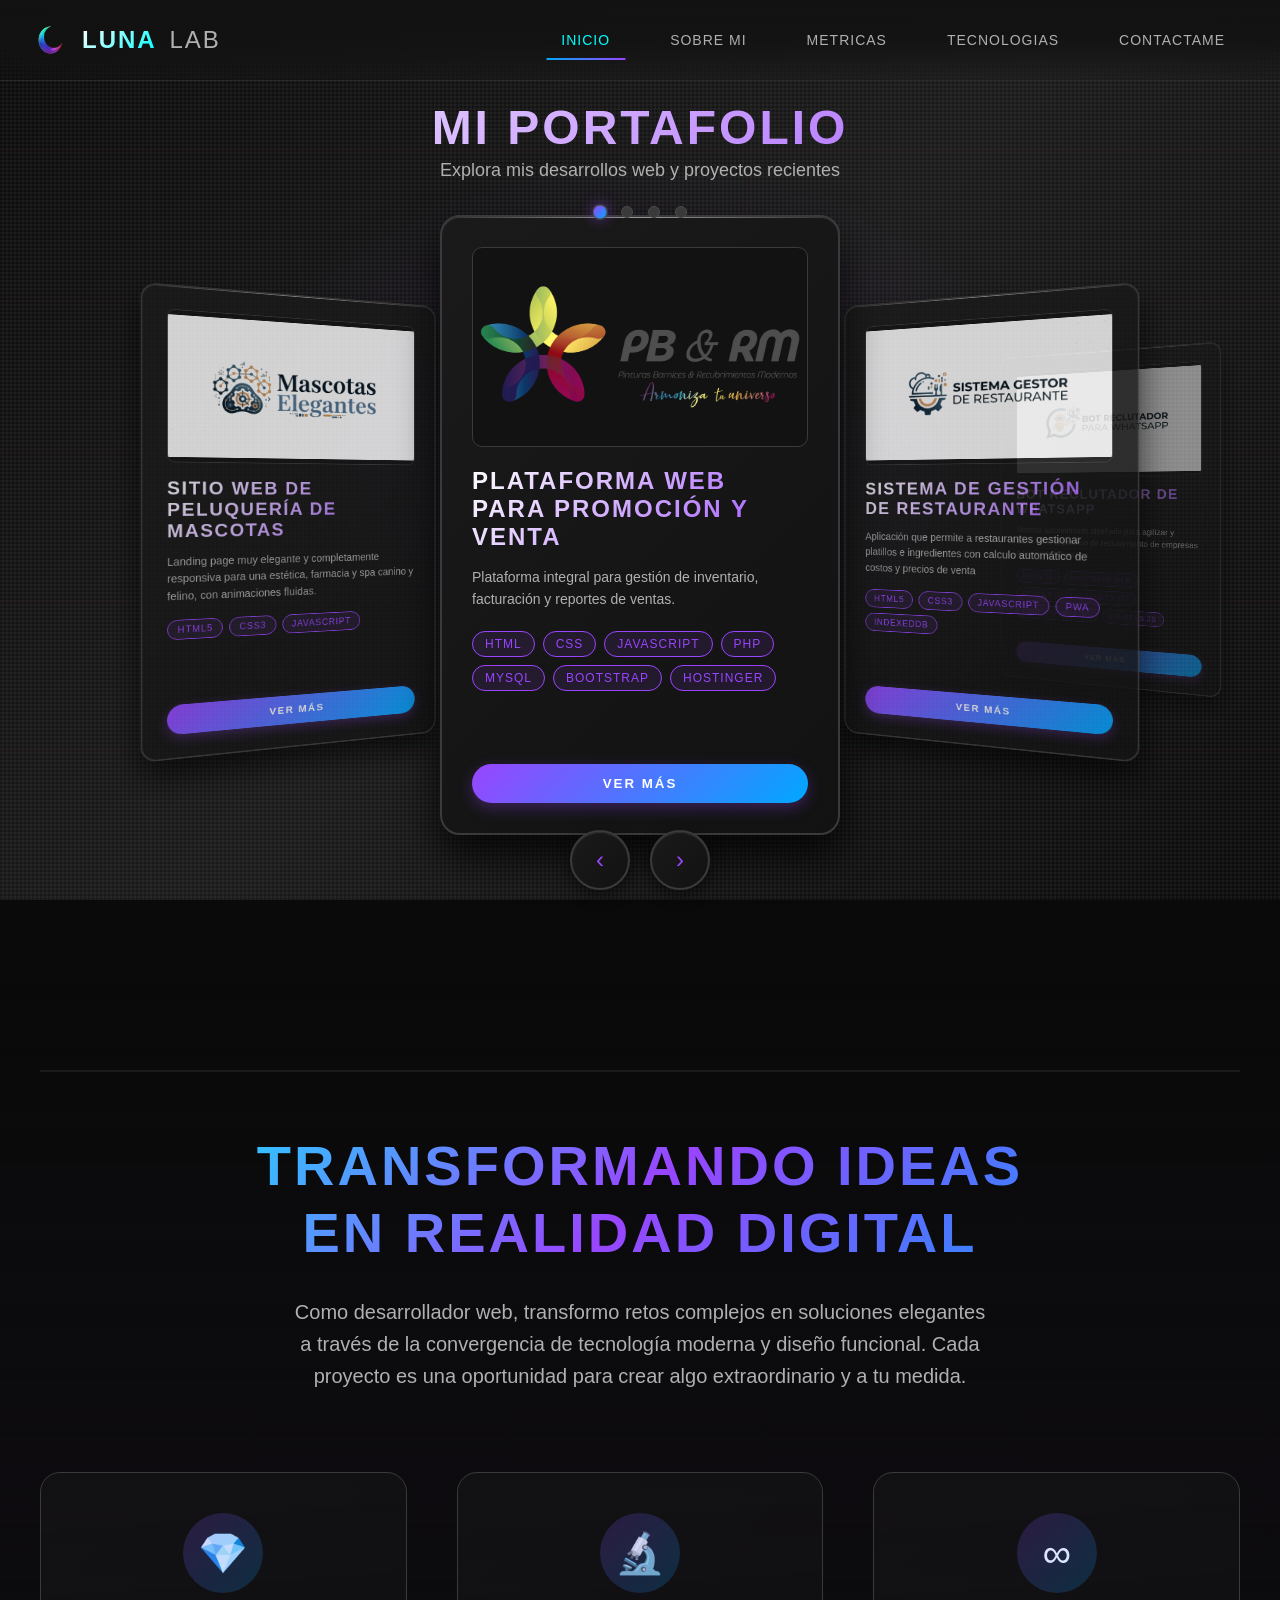
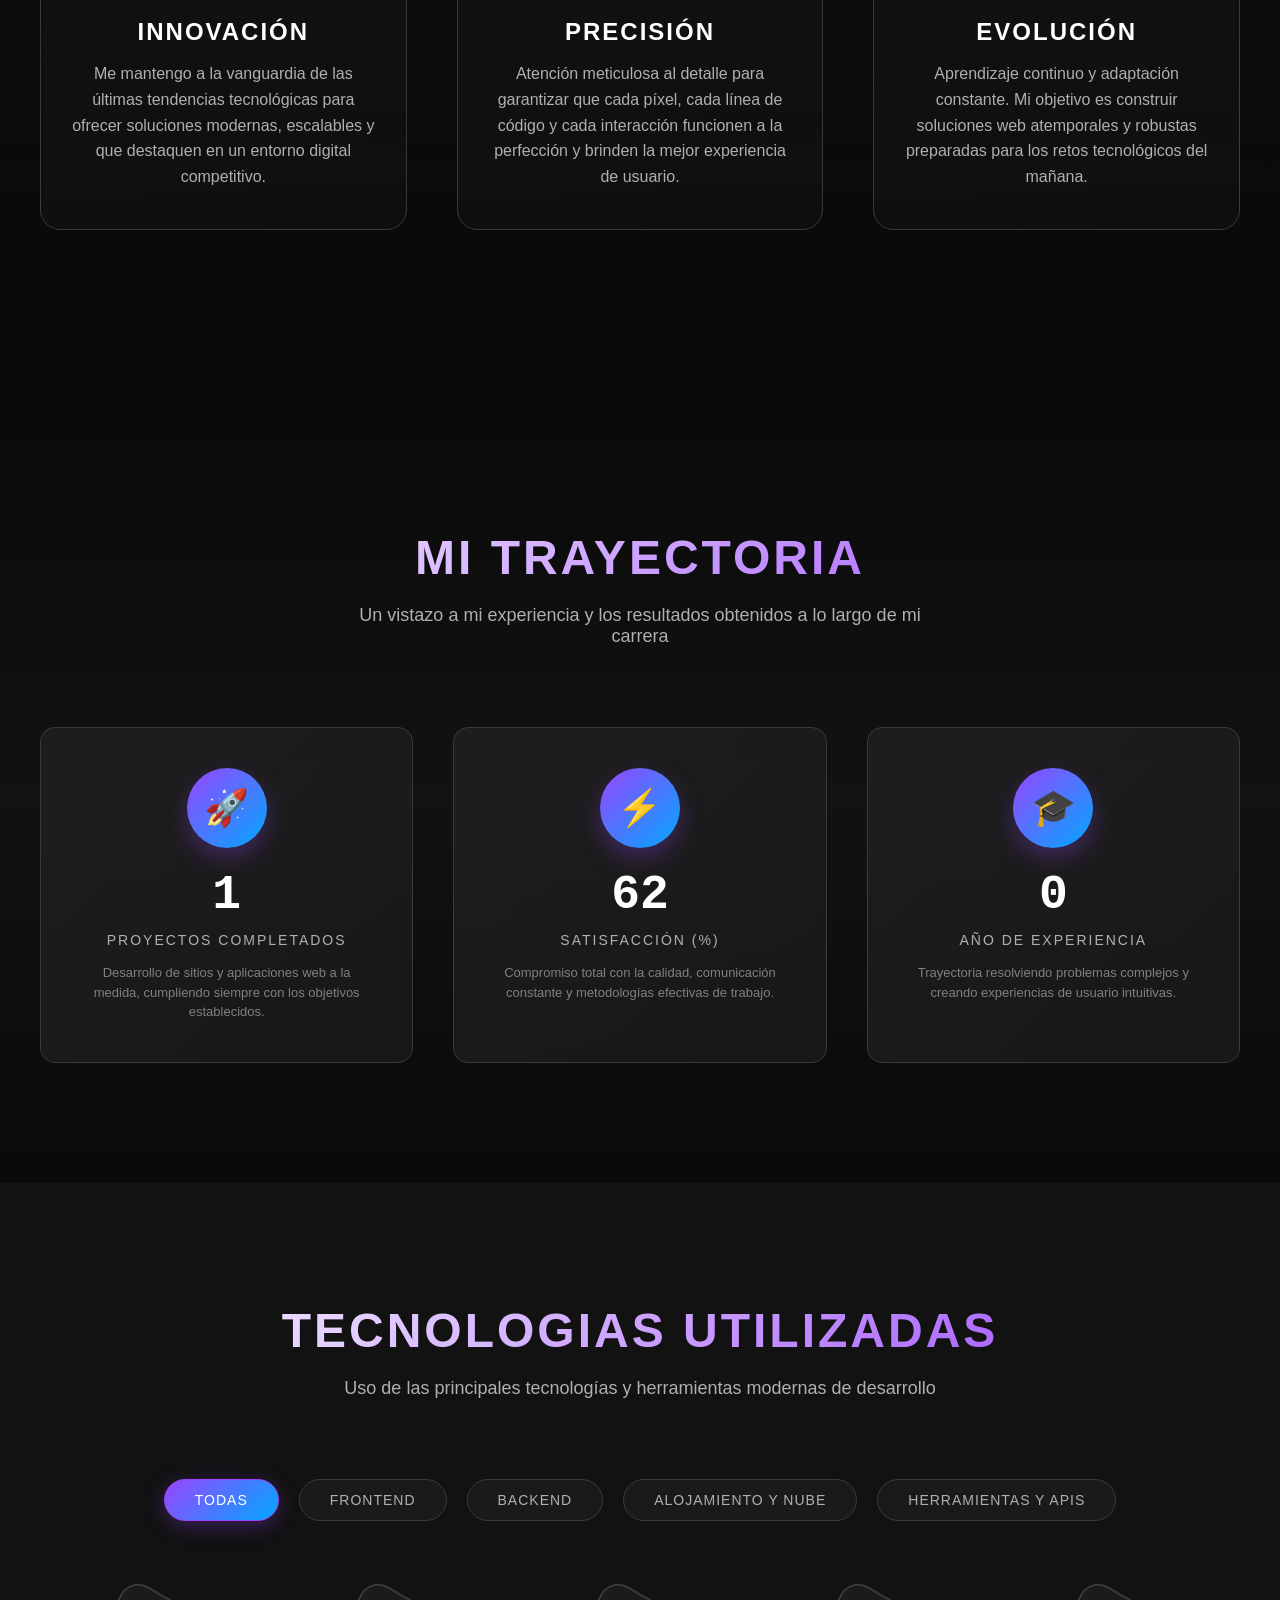
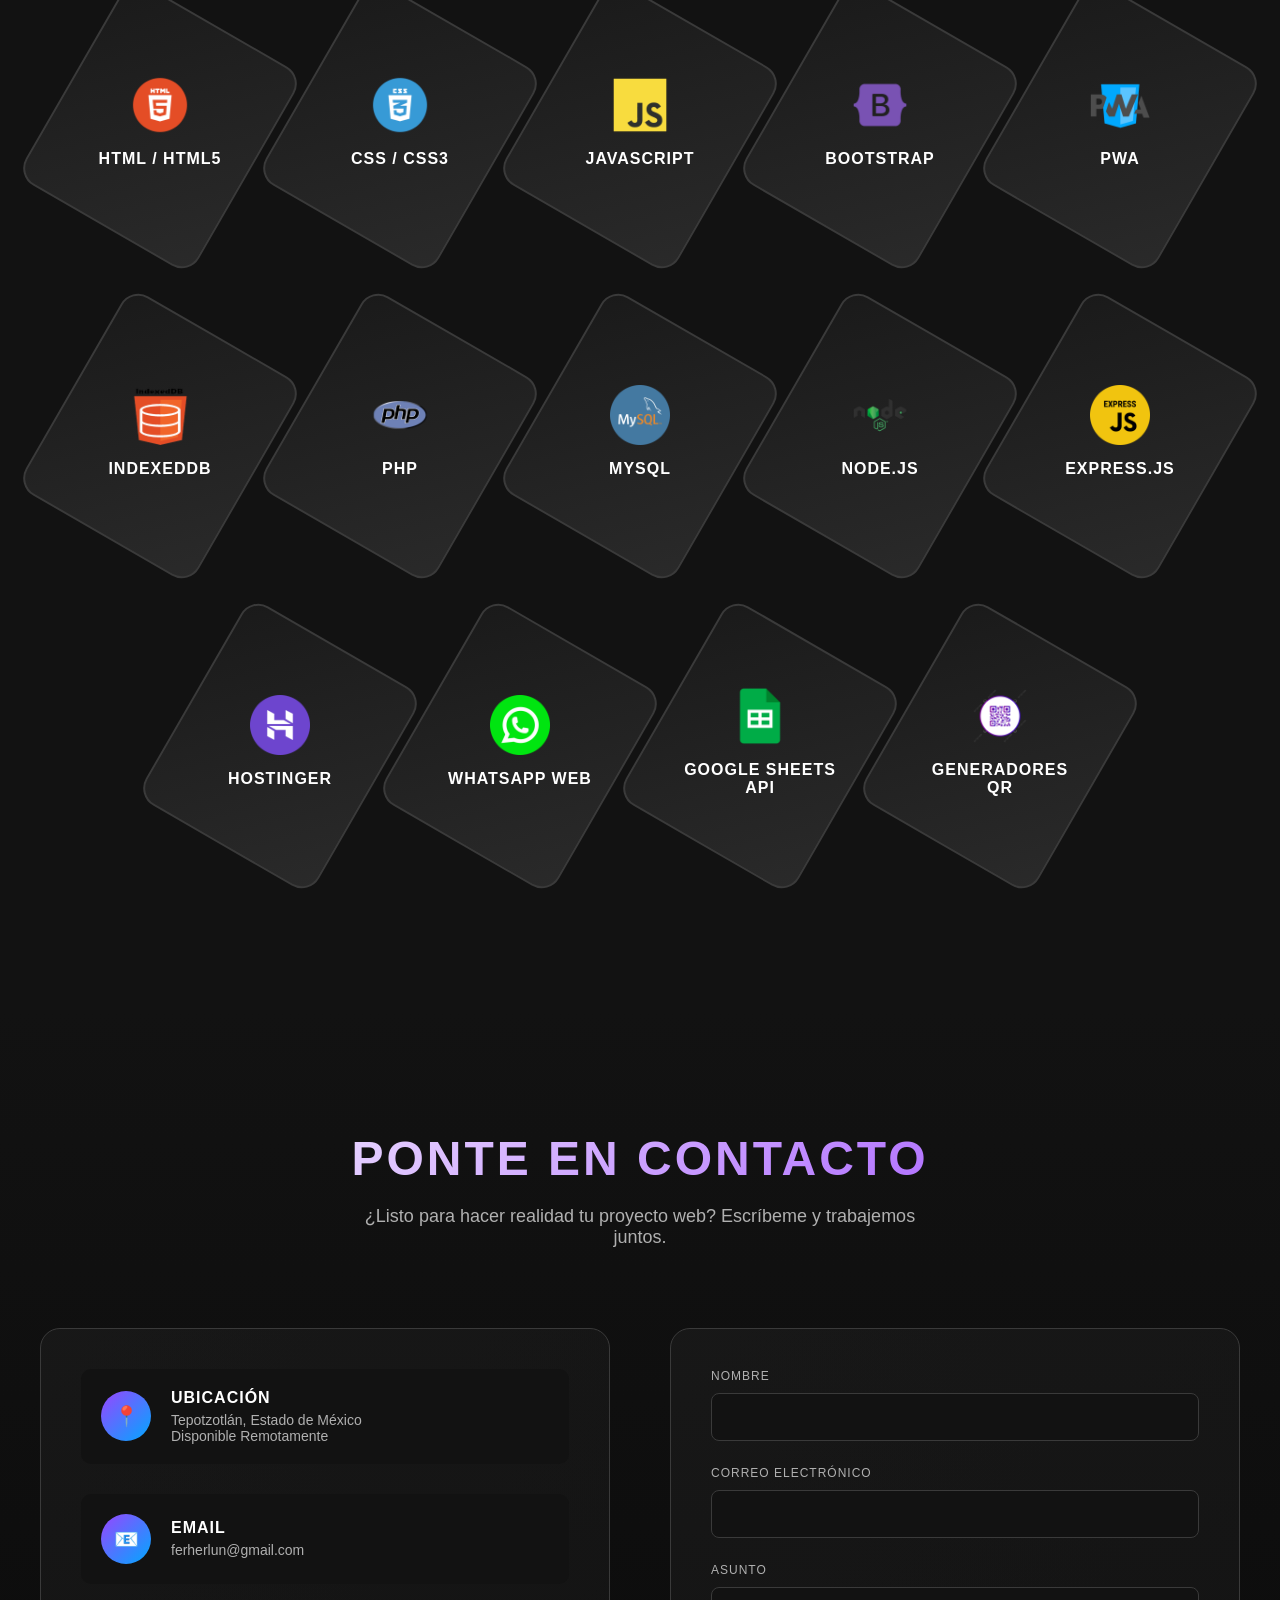
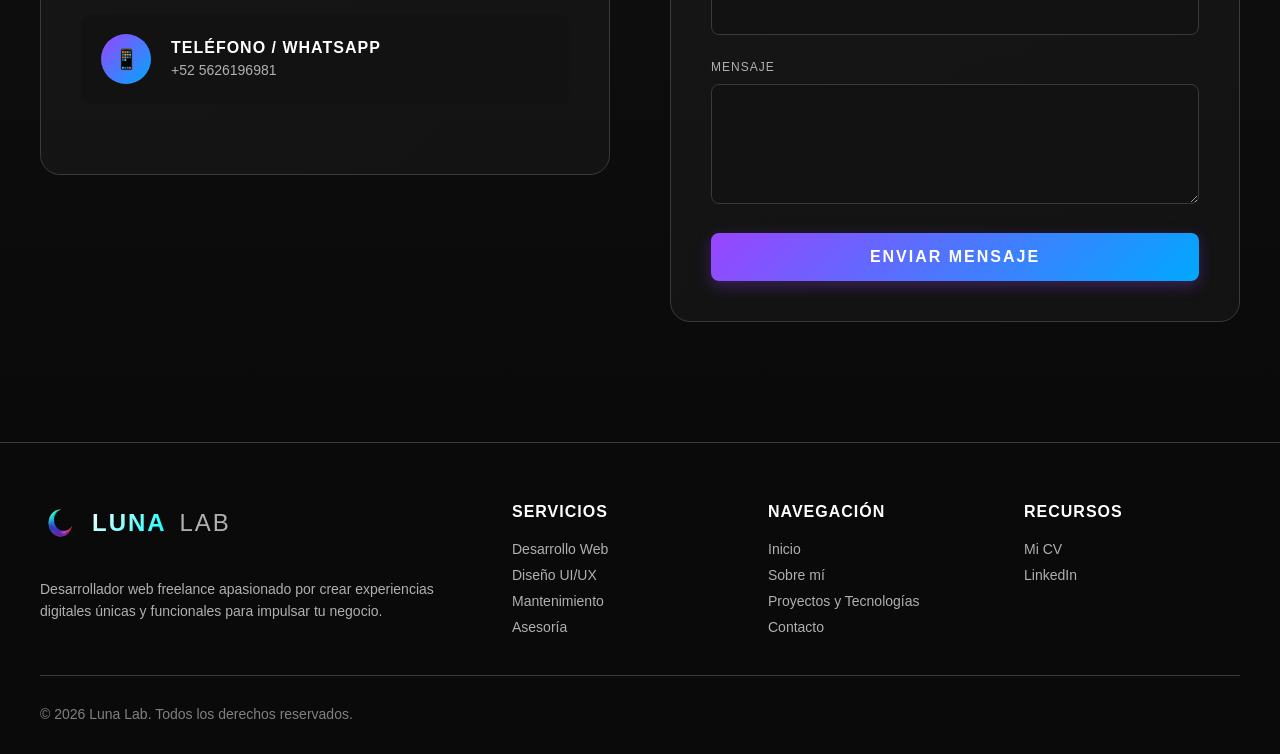
==== commit b179e7f9: "Clean up comments in index.html Removed commented sections related to template information and JavaS" ====
--- a/index.html
+++ b/index.html
@@ -7,17 +7,9 @@
     <title>Luna Lab - Desarrollo web</title>
     <link rel="icon" href="imagenes/logo.ico" type="image/x-icon">
     <link rel="stylesheet" href="templatemo-prism-flux.css?v=9">
-    <!-- 
-
-TemplateMo 600 Prism Flux
-
-https://templatemo.com/tm-600-prism-flux
-
--->
 </head>
 
 <body>
-    <!-- Pantalla de Carga -->
     <div class="loader" id="loader">
         <div class="loader-content">
             <div class="loader-prism">
@@ -30,7 +22,7 @@
         </div>
     </div>
 
-    <!-- Encabezado de Navegación -->
+    <!-- nav -->
     <header class="header" id="header">
         <nav class="nav-container">
             <a href="#" onclick="window.scrollTo({top: 0, behavior: 'smooth'}); return false;" class="logo"
@@ -59,19 +51,17 @@
         </nav>
     </header>
 
-    <!-- Sección Principal con Carrusel 3D -->
+    <!-- carrusel-->
     <section class="hero" id="home">
         <div class="section-header" style="position: absolute; top: 100px; left: 0; width: 100%; z-index: 20;">
             <h1 class="section-title" style="font-size: 3rem; margin-bottom: 5px;">Mi Portafolio</h1>
             <p class="section-subtitle">Explora mis desarrollos web y proyectos recientes</p>
             <div class="carousel-indicators" id="indicators"
                 style="position: relative; top: auto; left: auto; transform: none; justify-content: center; margin-top: 25px;">
-                <!-- Los indicadores serán generados por JavaScript -->
             </div>
         </div>
         <div class="carousel-container">
             <div class="carousel" id="carousel">
-                <!-- Los elementos del carrusel serán generados por JavaScript -->
             </div>
 
             <div class="carousel-controls" style="bottom: -20px;">
@@ -81,7 +71,7 @@
         </div>
     </section>
 
-    <!-- NUEVA: Sección de Filosofía (Acerca de) -->
+    <!-- acerca de -->
     <section class="philosophy-section" id="about">
         <div class="philosophy-container">
             <div class="prism-line"></div>
@@ -127,12 +117,10 @@
             </div>
 
             <div class="philosophy-particles" id="particles">
-                <!-- Las partículas serán generadas por JavaScript -->
-            </div>
-        </div>
-    </section>
-
-    <!-- Sección de Estadísticas -->
+            </div>
+        </div>
+    </section>
+
     <section class="stats-section" id="stats">
         <div class="section-header">
             <h2 class="section-title">Mi Trayectoria</h2>
@@ -167,7 +155,6 @@
         </div>
     </section>
 
-    <!-- Sección de Habilidades Mejorada - Arsenal Técnico -->
     <section class="skills-section" id="skills">
         <div class="skills-container">
             <div class="section-header">
@@ -185,12 +172,10 @@
             </div>
 
             <div class="skills-hexagon-grid" id="skillsGrid">
-                <!-- Los ítems hexagonales de habilidades serán generados por JavaScript -->
-            </div>
-        </div>
-    </section>
-
-    <!-- Sección de Contacto -->
+            </div>
+        </div>
+    </section>
+
     <section class="contact-section" id="contact">
         <div class="section-header">
             <h2 class="section-title">Ponte en Contacto</h2>
@@ -308,4 +293,4 @@
     <script src="templatemo-prism-scripts.js?v=9"></script>
 </body>
 
-</html>+</html>
